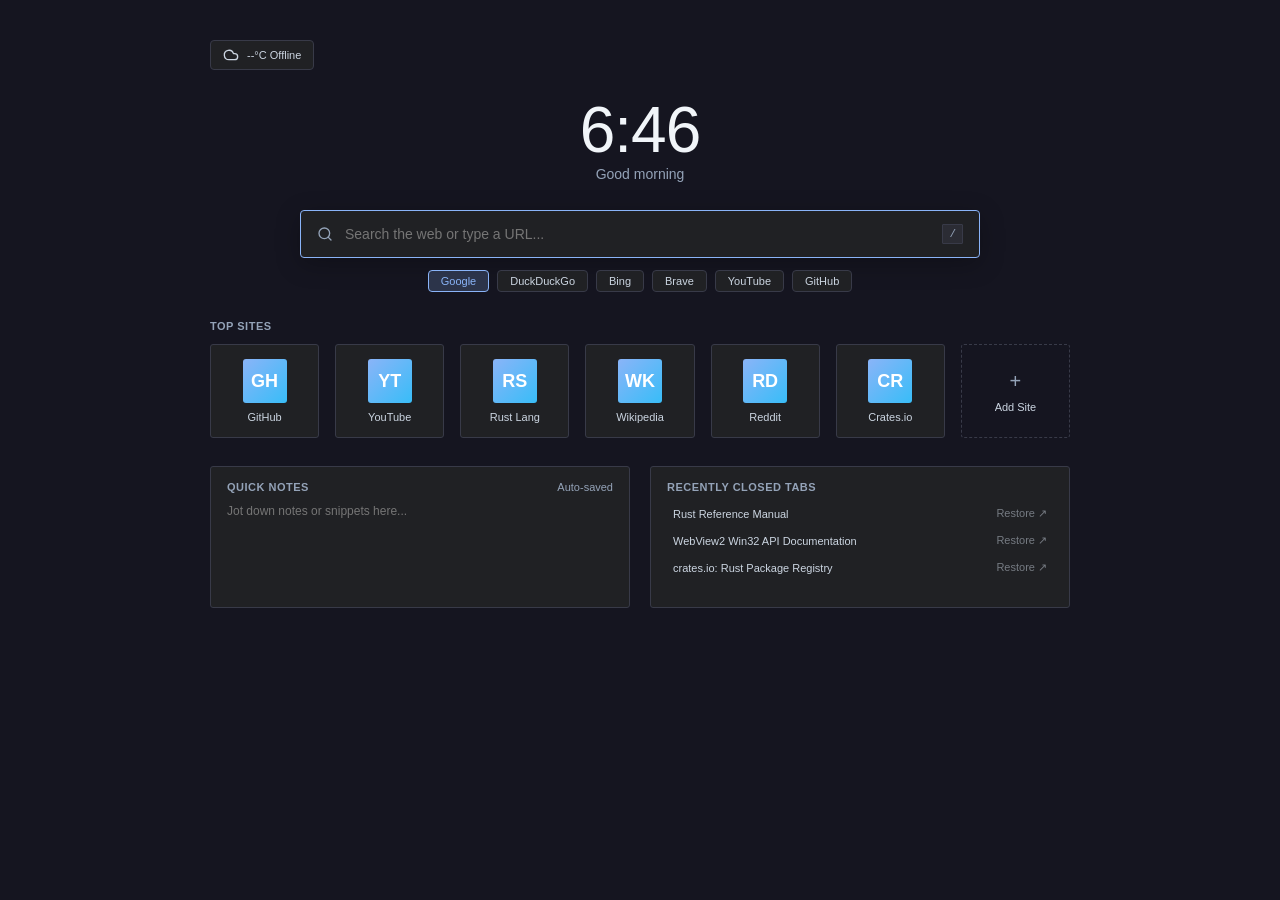
==== ui/newtab.html @ 5868b6c4 "U1: Shared UI layout, Minimal skin, mock bridge, and new tab page" ====
<!DOCTYPE html>
<html lang="en">
<head>
  <meta charset="utf-8">
  <meta name="viewport" content="width=device-width, initial-scale=1">
  <title>New Tab</title>
  <!-- Base layout, Themes, and NTP Styling -->
  <link rel="stylesheet" href="css/base.css">
  <link rel="stylesheet" href="css/themes.css">
  <link rel="stylesheet" href="css/newtab.css">

  <!-- Early boot loader -->
  <script src="js/boot.js"></script>
  <script src="js/icons.js"></script>
  <script src="js/bridge.js"></script>
  <script src="js/settings.js"></script>
</head>
<body class="ntp-body">
  <!-- Interactive canvas background for Crazy skin -->
  <canvas id="ntp-canvas"></canvas>

  <div class="ntp-container">
    <!-- ── Top Bar: Weather Widget Slot (Placeholder) ────────────────── -->
    <header class="ntp-header">
      <!-- /* PLACEHOLDER: weather widget data source */ -->
      <div class="weather-widget" title="Local weather placeholder">
        <script>document.write(window.Icons.get('weather', '', 14));</script>
        <span id="weather-text">--°C Offline</span>
      </div>
    </header>

    <!-- ── Digital Clock & Greeting ──────────────────────────────────── -->
    <section class="clock-section">
      <div id="clock-time" class="clock-time">12:00</div>
      <div id="clock-greeting" class="clock-greeting">Good afternoon</div>
    </section>

    <!-- ── Large Centered Search Bar ─────────────────────────────────── -->
    <section class="search-section">
      <div class="search-box">
        <span class="search-icon">
          <script>document.write(window.Icons.get('search', '', 18));</script>
        </span>
        <input id="search-input" class="search-input" type="text" placeholder="Search the web or type a URL..." autocomplete="off" spellcheck="false" autofocus>
        <span class="search-key-badge">/</span>
      </div>

      <!-- Search Engine Chips -->
      <div id="engine-chips" class="engine-chips">
        <button class="chip active" data-engine="google">Google</button>
        <button class="chip" data-engine="duckduckgo">DuckDuckGo</button>
        <button class="chip" data-engine="bing">Bing</button>
        <button class="chip" data-engine="brave">Brave</button>
        <button class="chip" data-engine="youtube">YouTube</button>
        <button class="chip" data-engine="github">GitHub</button>
      </div>
    </section>

    <!-- ── Speed Dial Grid ───────────────────────────────────────────── -->
    <section class="speed-dial-section">
      <div class="section-label">Top Sites</div>
      <div id="speed-dial-grid" class="speed-dial-grid"></div>
    </section>

    <!-- ── Lower Grid: Scratchpad & Recently Closed Tabs ─────────────── -->
    <section class="lower-grid">
      <!-- Quick Notes Scratchpad -->
      <div class="widget-card">
        <div class="widget-header">
          <span class="section-label">Quick Notes</span>
          <span style="font-size: 11px; color: var(--text-muted);">Auto-saved</span>
        </div>
        <textarea id="scratchpad" class="scratchpad-area" placeholder="Jot down notes or snippets here..."></textarea>
      </div>

      <!-- Recently Closed Tabs -->
      <div class="widget-card">
        <div class="widget-header">
          <span class="section-label">Recently Closed Tabs</span>
        </div>
        <div id="recent-tabs-list" class="recent-tabs-list"></div>
      </div>
    </section>
  </div>

  <script src="js/newtab.js"></script>
</body>
</html>
---- ui/css/base.css ----
/* ==========================================================================
   BASE STYLES & LAYOUT PRIMITIVES
   Shared structure across all skins and themes
   ========================================================================== */

*, *::before, *::after {
  box-sizing: border-box;
  margin: 0;
  padding: 0;
}

:root {
  /* Dimensions */
  --header-height: 40px;
  --tab-height: 32px;
  --sidebar-width: 240px;
  --sidebar-collapsed-width: 52px;
  --find-bar-height: 42px;
  --panel-width: 320px;
  --radius-xs: 2px;
  --radius-sm: 4px;
  --radius-md: 6px;
  --radius-lg: 10px;
  --radius-full: 9999px;

  /* Font & Typography */
  --font-system: -apple-system, BlinkMacSystemFont, "Segoe UI", Roboto, Helvetica, Arial, sans-serif;
  --font-mono: ui-monospace, SFMono-Regular, Consolas, "Liberation Mono", Menlo, monospace;
  --font-size-xs: 11px;
  --font-size-sm: 12px;
  --font-size-base: 13px;
  --font-size-md: 14px;
  --font-size-lg: 16px;

  /* Z-Index Hierarchy */
  --z-bg: 0;
  --z-content: 10;
  --z-chrome: 100;
  --z-dropdown: 200;
  --z-panel: 300;
  --z-overlay: 500;
  --z-modal: 1000;
}

html, body {
  width: 100%;
  height: 100%;
  overflow: hidden;
  font-family: var(--font-system);
  font-size: var(--font-size-base);
  color: var(--text-primary);
  background-color: var(--bg-primary);
  user-select: none;
  -webkit-user-select: none;
}

/* Chrome App Container */
#app-shell {
  display: flex;
  flex-direction: column;
  width: 100vw;
  height: 100vh;
  position: relative;
  background-color: var(--bg-primary);
}

/* ── Top Header / Chrome Bar ─────────────────────────────────────────────── */
#chrome-header {
  display: flex;
  align-items: center;
  height: var(--header-height);
  padding: 0 8px;
  gap: 6px;
  background-color: var(--bg-surface);
  border-bottom: 1px solid var(--border-subtle);
  position: relative;
  z-index: var(--z-chrome);
  flex-shrink: 0;
}

/* Navigation controls group */
.nav-group {
  display: flex;
  align-items: center;
  gap: 2px;
  flex-shrink: 0;
}

/* Standard Button */
.btn-icon {
  display: inline-flex;
  align-items: center;
  justify-content: center;
  width: 28px;
  height: 28px;
  border-radius: var(--radius-sm);
  border: 1px solid transparent;
  background: transparent;
  color: var(--text-secondary);
  cursor: pointer;
  outline: none;
}
.btn-icon:hover {
  color: var(--text-primary);
  background-color: var(--bg-hover);
}
.btn-icon:disabled {
  opacity: 0.35;
  cursor: default;
  pointer-events: none;
}

/* ── Omnibox / Address Bar ──────────────────────────────────────────────── */
.omnibox-wrapper {
  flex: 1;
  max-width: 720px;
  height: 30px;
  display: flex;
  align-items: center;
  position: relative;
  margin: 0 4px;
}

.omnibox {
  width: 100%;
  height: 100%;
  display: flex;
  align-items: center;
  padding: 0 8px 0 10px;
  border-radius: var(--radius-full);
  background-color: var(--bg-input);
  border: 1px solid var(--border-subtle);
  transition: border-color 0.15s ease, background-color 0.15s ease;
  gap: 6px;
}

.omnibox:focus-within {
  border-color: var(--accent-primary);
  background-color: var(--bg-input-focus);
}

.omnibox-security-icon {
  display: flex;
  align-items: center;
  color: var(--text-muted);
  font-size: var(--font-size-xs);
  cursor: pointer;
}
.omnibox-security-icon.secure {
  color: var(--accent-secondary);
}

.omnibox-input {
  flex: 1;
  height: 100%;
  border: none;
  outline: none;
  background: transparent;
  color: var(--text-primary);
  font-family: inherit;
  font-size: var(--font-size-base);
}

.omnibox-input::placeholder {
  color: var(--text-muted);
}

.omnibox-actions {
  display: flex;
  align-items: center;
  gap: 2px;
}

/* Star bookmark button */
.btn-star {
  color: var(--text-muted);
  cursor: pointer;
  display: flex;
  align-items: center;
}
.btn-star:hover {
  color: #fbbf24;
}
.btn-star.bookmarked {
  color: #fbbf24;
}

/* ── Actions & Utilities Group ───────────────────────────────────────────── */
.actions-group {
  display: flex;
  align-items: center;
  gap: 4px;
  flex-shrink: 0;
  margin-left: auto;
}

/* Live Memory Badge */
.memory-badge {
  display: inline-flex;
  align-items: center;
  gap: 5px;
  padding: 3px 8px;
  border-radius: var(--radius-full);
  background-color: var(--bg-subtle);
  border: 1px solid var(--border-subtle);
  font-size: var(--font-size-xs);
  color: var(--text-secondary);
  font-family: var(--font-mono);
  cursor: pointer;
  position: relative;
}
.memory-badge:hover {
  background-color: var(--bg-hover);
  color: var(--text-primary);
}

.memory-dot {
  width: 6px;
  height: 6px;
  border-radius: 50%;
  background-color: #10b981;
}

/* ── Horizontal Tabs Strip ──────────────────────────────────────────────── */
#tabs-horizontal {
  display: flex;
  align-items: center;
  height: var(--tab-height);
  padding: 0 6px;
  gap: 4px;
  background-color: var(--bg-surface-alt);
  border-bottom: 1px solid var(--border-subtle);
  position: relative;
  z-index: var(--z-chrome);
  overflow-x: auto;
  overflow-y: hidden;
  scrollbar-width: none; /* Hide scrollbar for tabs */
}
#tabs-horizontal::-webkit-scrollbar {
  display: none;
}

[data-tabs="vertical"] #tabs-horizontal {
  display: none;
}

/* Tab item */
.tab-item {
  display: flex;
  align-items: center;
  height: 26px;
  min-width: 120px;
  max-width: 220px;
  padding: 0 8px;
  gap: 6px;
  border-radius: var(--radius-sm);
  background-color: var(--bg-tab);
  border: 1px solid var(--border-subtle);
  color: var(--text-secondary);
  font-size: var(--font-size-sm);
  cursor: pointer;
  position: relative;
  flex-shrink: 0;
}

.tab-item.active {
  background-color: var(--bg-tab-active);
  color: var(--text-primary);
  border-color: var(--border-active);
}

.tab-item.sleeping {
  opacity: 0.65;
}
.tab-item.sleeping .tab-icon {
  color: #38bdf8;
}

.tab-favicon {
  width: 14px;
  height: 14px;
  flex-shrink: 0;
  display: flex;
  align-items: center;
  justify-content: center;
}

.tab-title {
  flex: 1;
  white-space: nowrap;
  overflow: hidden;
  text-overflow: ellipsis;
}

.tab-close {
  display: flex;
  align-items: center;
  justify-content: center;
  width: 16px;
  height: 16px;
  border-radius: 50%;
  opacity: 0.6;
  cursor: pointer;
}
.tab-close:hover {
  opacity: 1;
  background-color: var(--bg-hover);
  color: #f87171;
}

/* Pinned tab */
.tab-item.pinned {
  min-width: 36px;
  max-width: 36px;
  padding: 0;
  justify-content: center;
}
.tab-item.pinned .tab-title,
.tab-item.pinned .tab-close {
  display: none;
}

/* New tab button */
.btn-new-tab {
  display: flex;
  align-items: center;
  justify-content: center;
  width: 26px;
  height: 26px;
  border-radius: var(--radius-sm);
  color: var(--text-secondary);
  cursor: pointer;
  background: transparent;
  border: none;
}
.btn-new-tab:hover {
  background-color: var(--bg-hover);
  color: var(--text-primary);
}

/* ── Body Shell: Left Sidebar (Vertical Tabs) + Content Viewport ─────────── */
#body-container {
  display: flex;
  flex: 1;
  width: 100%;
  height: calc(100% - var(--header-height) - var(--tab-height));
  position: relative;
  overflow: hidden;
}

[data-tabs="vertical"] #body-container {
  height: calc(100% - var(--header-height));
}

/* Vertical Tabs Sidebar */
#tabs-sidebar {
  display: none;
  flex-direction: column;
  width: var(--sidebar-width);
  height: 100%;
  background-color: var(--bg-surface-alt);
  border-right: 1px solid var(--border-subtle);
  position: relative;
  z-index: var(--z-chrome);
  flex-shrink: 0;
  transition: width 0.2s cubic-bezier(0.16, 1, 0.3, 1);
}

[data-tabs="vertical"] #tabs-sidebar {
  display: flex;
}

[data-sidebar-collapsed="true"] #tabs-sidebar {
  width: var(--sidebar-collapsed-width);
}

.sidebar-header {
  display: flex;
  align-items: center;
  justify-content: space-between;
  padding: 8px;
  border-bottom: 1px solid var(--border-subtle);
}

.sidebar-tabs-list {
  display: flex;
  flex-direction: column;
  gap: 3px;
  padding: 6px;
  overflow-y: auto;
  flex: 1;
}

.sidebar-tabs-list .tab-item {
  width: 100%;
  max-width: 100%;
  height: 32px;
}

[data-sidebar-collapsed="true"] .sidebar-tabs-list .tab-title,
[data-sidebar-collapsed="true"] .sidebar-tabs-list .tab-close,
[data-sidebar-collapsed="true"] .sidebar-header .sidebar-title {
  display: none;
}

/* ── Content Viewport Area (Where child WebView2 sits) ───────────────────── */
#content-viewport {
  flex: 1;
  height: 100%;
  position: relative;
  background-color: var(--bg-canvas);
}

/* Overlay view backdrop for command palette / modal popups */
#modal-overlay {
  display: none;
  position: absolute;
  top: 0;
  left: 0;
  right: 0;
  bottom: 0;
  background-color: rgba(0, 0, 0, 0.55);
  z-index: var(--z-modal);
  align-items: flex-start;
  justify-content: center;
  padding-top: 80px;
}
#modal-overlay.open {
  display: flex;
}

/* ── Command Palette (Ctrl+K) ────────────────────────────────────────────── */
.command-palette {
  width: 580px;
  max-width: 90vw;
  background-color: var(--bg-surface);
  border: 1px solid var(--border-active);
  border-radius: var(--radius-lg);
  overflow: hidden;
  display: flex;
  flex-direction: column;
  box-shadow: 0 20px 40px rgba(0, 0, 0, 0.5);
}

.palette-input-wrap {
  display: flex;
  align-items: center;
  padding: 12px 16px;
  gap: 10px;
  border-bottom: 1px solid var(--border-subtle);
}

.palette-input {
  flex: 1;
  background: transparent;
  border: none;
  outline: none;
  color: var(--text-primary);
  font-size: var(--font-size-md);
  font-family: inherit;
}

.palette-results {
  max-height: 360px;
  overflow-y: auto;
  padding: 6px 0;
  display: flex;
  flex-direction: column;
}

.palette-item {
  display: flex;
  align-items: center;
  padding: 9px 16px;
  gap: 10px;
  color: var(--text-secondary);
  font-size: var(--font-size-sm);
  cursor: pointer;
}
.palette-item:hover, .palette-item.selected {
  background-color: var(--bg-hover);
  color: var(--text-primary);
}
.palette-item .item-title {
  flex: 1;
}
.palette-item .item-badge {
  font-size: var(--font-size-xs);
  color: var(--text-muted);
  background-color: var(--bg-subtle);
  padding: 2px 6px;
  border-radius: var(--radius-xs);
}
---- ui/css/themes.css ----
/* ==========================================================================
   THEMES (CSS Custom Properties)
   Independent of skins. Selectable via data-theme attribute.
   ========================================================================== */

/* ── 1. Midnight (Default: dark navy matching existing UI screenshot) ───── */
:root, [data-theme="midnight"] {
  --bg-primary: #1e1e2e;
  --bg-surface: #202124;
  --bg-surface-alt: #181824;
  --bg-canvas: #151520;
  --bg-subtle: #2b2c34;
  --bg-hover: #323440;
  --bg-input: #303134;
  --bg-input-focus: #202124;
  --bg-tab: #222330;
  --bg-tab-active: #2d2e40;

  --border-subtle: #383a48;
  --border-active: #8ab4f8;

  --text-primary: #f1f5f9;
  --text-secondary: #cbd5e1;
  --text-muted: #94a3b8;

  --accent-primary: #8ab4f8;
  --accent-secondary: #38bdf8;
  --accent-highlight: rgba(138, 180, 248, 0.2);
}

/* ── 2. Light Theme ──────────────────────────────────────────────────────── */
[data-theme="light"] {
  --bg-primary: #f8fafc;
  --bg-surface: #ffffff;
  --bg-surface-alt: #f1f5f9;
  --bg-canvas: #e2e8f0;
  --bg-subtle: #e2e8f0;
  --bg-hover: #e2e8f0;
  --bg-input: #ffffff;
  --bg-input-focus: #ffffff;
  --bg-tab: #f1f5f9;
  --bg-tab-active: #ffffff;

  --border-subtle: #cbd5e1;
  --border-active: #1a73e8;

  --text-primary: #0f172a;
  --text-secondary: #334155;
  --text-muted: #64748b;

  --accent-primary: #1a73e8;
  --accent-secondary: #0284c7;
  --accent-highlight: rgba(26, 115, 232, 0.15);
}

/* ── 3. AMOLED Black (True 0x000000 for OLED efficiency) ─────────────────── */
[data-theme="amoled"] {
  --bg-primary: #000000;
  --bg-surface: #0a0a0a;
  --bg-surface-alt: #050505;
  --bg-canvas: #000000;
  --bg-subtle: #171717;
  --bg-hover: #262626;
  --bg-input: #121212;
  --bg-input-focus: #000000;
  --bg-tab: #080808;
  --bg-tab-active: #1a1a1a;

  --border-subtle: #262626;
  --border-active: #3b82f6;

  --text-primary: #fafafa;
  --text-secondary: #d4d4d4;
  --text-muted: #737373;

  --accent-primary: #3b82f6;
  --accent-secondary: #60a5fa;
  --accent-highlight: rgba(59, 130, 246, 0.25);
}

/* ── 4. Aurora (Deep Northern Teal & Emerald) ────────────────────────────── */
[data-theme="aurora"] {
  --bg-primary: #09171e;
  --bg-surface: #0f2430;
  --bg-surface-alt: #0b1a23;
  --bg-canvas: #061015;
  --bg-subtle: #193849;
  --bg-hover: #214b62;
  --bg-input: #122b39;
  --bg-input-focus: #0f2430;
  --bg-tab: #0d202b;
  --bg-tab-active: #1b3e51;

  --border-subtle: #25526c;
  --border-active: #2dd4bf;

  --text-primary: #f0fdfa;
  --text-secondary: #ccfbf1;
  --text-muted: #5eead4;

  --accent-primary: #2dd4bf;
  --accent-secondary: #34d399;
  --accent-highlight: rgba(45, 212, 191, 0.25);
}

/* ── 5. Cyberpunk (Neon Yellow, Electric Magenta & Cyan) ─────────────────── */
[data-theme="cyberpunk"] {
  --bg-primary: #0f0f17;
  --bg-surface: #181926;
  --bg-surface-alt: #12121d;
  --bg-canvas: #0a0a10;
  --bg-subtle: #292a3e;
  --bg-hover: #363852;
  --bg-input: #202133;
  --bg-input-focus: #181926;
  --bg-tab: #141421;
  --bg-tab-active: #2a2b42;

  --border-subtle: #3d3e5e;
  --border-active: #facc15;

  --text-primary: #fffbeb;
  --text-secondary: #fef08a;
  --text-muted: #a1a1aa;

  --accent-primary: #facc15;
  --accent-secondary: #ec4899;
  --accent-highlight: rgba(250, 204, 21, 0.3);
}

/* ── 6. Sunset (Warm Twilight, Tangerine & Rose) ─────────────────────────── */
[data-theme="sunset"] {
  --bg-primary: #1f121d;
  --bg-surface: #2b1a29;
  --bg-surface-alt: #221420;
  --bg-canvas: #170d16;
  --bg-subtle: #3d253a;
  --bg-hover: #4f304b;
  --bg-input: #331f31;
  --bg-input-focus: #2b1a29;
  --bg-tab: #251623;
  --bg-tab-active: #40273d;

  --border-subtle: #573552;
  --border-active: #f97316;

  --text-primary: #fff7ed;
  --text-secondary: #fed7aa;
  --text-muted: #fb7185;

  --accent-primary: #f97316;
  --accent-secondary: #fb7185;
  --accent-highlight: rgba(249, 115, 22, 0.25);
}

/* ── 7. Matcha (Forest Sage & Soothing Leaf Green) ───────────────────────── */
[data-theme="matcha"] {
  --bg-primary: #141915;
  --bg-surface: #1c241e;
  --bg-surface-alt: #161d18;
  --bg-canvas: #0f1310;
  --bg-subtle: #2a372d;
  --bg-hover: #36473a;
  --bg-input: #232d26;
  --bg-input-focus: #1c241e;
  --bg-tab: #18201a;
  --bg-tab-active: #2f3e33;

  --border-subtle: #3d4f41;
  --border-active: #4ade80;

  --text-primary: #f0fdf4;
  --text-secondary: #bbf7d0;
  --text-muted: #86efac;

  --accent-primary: #4ade80;
  --accent-secondary: #22c55e;
  --accent-highlight: rgba(74, 222, 128, 0.22);
}

/* ── 8. Sakura (Blossom Plum & Soft Rose) ────────────────────────────────── */
[data-theme="sakura"] {
  --bg-primary: #1c1419;
  --bg-surface: #271c23;
  --bg-surface-alt: #1f161c;
  --bg-canvas: #150e12;
  --bg-subtle: #3a2a34;
  --bg-hover: #4a3643;
  --bg-input: #2f222b;
  --bg-input-focus: #271c23;
  --bg-tab: #221820;
  --bg-tab-active: #412f3b;

  --border-subtle: #543d4c;
  --border-active: #f472b6;

  --text-primary: #fdf2f8;
  --text-secondary: #fbcfe8;
  --text-muted: #f472b6;

  --accent-primary: #f472b6;
  --accent-secondary: #fda4af;
  --accent-highlight: rgba(244, 114, 182, 0.25);
}
---- ui/css/newtab.css ----
/* ==========================================================================
   NEW TAB PAGE (NTP) STYLING
   Responsive layout, large centered search, engine chips, speed-dial grid,
   clock & greeting, scratchpad notes, recently closed tabs, weather placeholder.
   ========================================================================== */

/* /* PLACEHOLDER: optional display font for clock (change --clock-font-family) */
:root {
  --clock-font-family: var(--font-system);
}

body.ntp-body {
  width: 100vw;
  height: 100vh;
  overflow-x: hidden;
  overflow-y: auto;
  display: flex;
  flex-direction: column;
  align-items: center;
  justify-content: flex-start;
  padding: 40px 24px;
  background-color: var(--bg-canvas);
  color: var(--text-primary);
  font-family: var(--font-system);
}

/* NTP Canvas Background for Crazy skin (constellation / aurora) */
#ntp-canvas {
  position: fixed;
  top: 0;
  left: 0;
  width: 100vw;
  height: 100vh;
  z-index: var(--z-bg);
  pointer-events: none;
}

.ntp-container {
  width: 100%;
  max-width: 860px;
  display: flex;
  flex-direction: column;
  align-items: center;
  position: relative;
  z-index: var(--z-content);
  gap: 28px;
}

/* ── Top Bar: Weather Widget Slot ────────────────────────────────────────── */
.ntp-header {
  width: 100%;
  display: flex;
  justify-content: space-between;
  align-items: center;
}

/* /* PLACEHOLDER: weather widget data source slot */
.weather-widget {
  display: inline-flex;
  align-items: center;
  gap: 8px;
  padding: 6px 12px;
  background-color: var(--bg-surface);
  border: 1px solid var(--border-subtle);
  border-radius: var(--radius-full);
  font-size: var(--font-size-xs);
  color: var(--text-secondary);
}

/* ── Center Clock & Greeting ─────────────────────────────────────────────── */
.clock-section {
  display: flex;
  flex-direction: column;
  align-items: center;
  gap: 4px;
}

.clock-time {
  font-family: var(--clock-font-family);
  font-size: 64px;
  font-weight: 300;
  letter-spacing: -1px;
  line-height: 1;
  color: var(--text-primary);
  font-variant-numeric: tabular-nums;
}

.clock-greeting {
  font-size: var(--font-size-md);
  color: var(--text-muted);
  font-weight: 400;
}

/* ── Centered Search Bar ─────────────────────────────────────────────────── */
.search-section {
  width: 100%;
  max-width: 680px;
  display: flex;
  flex-direction: column;
  gap: 12px;
}

.search-box {
  width: 100%;
  height: 48px;
  display: flex;
  align-items: center;
  padding: 0 16px;
  gap: 12px;
  background-color: var(--bg-surface);
  border: 1px solid var(--border-subtle);
  border-radius: var(--radius-full);
  box-shadow: 0 4px 16px rgba(0, 0, 0, 0.15);
  transition: border-color 0.15s ease, box-shadow 0.15s ease;
}

.search-box:focus-within {
  border-color: var(--accent-primary);
  box-shadow: 0 6px 24px rgba(0, 0, 0, 0.25);
}

.search-icon {
  color: var(--text-muted);
  display: flex;
  align-items: center;
}

.search-input {
  flex: 1;
  height: 100%;
  background: transparent;
  border: none;
  outline: none;
  color: var(--text-primary);
  font-size: var(--font-size-md);
  font-family: inherit;
}

.search-key-badge {
  display: flex;
  align-items: center;
  justify-content: center;
  min-width: 20px;
  height: 20px;
  padding: 0 6px;
  background-color: var(--bg-subtle);
  border: 1px solid var(--border-subtle);
  border-radius: var(--radius-xs);
  font-size: var(--font-size-xs);
  color: var(--text-muted);
  font-family: var(--font-mono);
}

/* Search Engine Chips Row */
.engine-chips {
  display: flex;
  align-items: center;
  justify-content: center;
  gap: 8px;
  flex-wrap: wrap;
}

.chip {
  display: inline-flex;
  align-items: center;
  gap: 5px;
  padding: 4px 12px;
  border-radius: var(--radius-full);
  background-color: var(--bg-surface);
  border: 1px solid var(--border-subtle);
  font-size: var(--font-size-xs);
  color: var(--text-secondary);
  cursor: pointer;
  transition: background-color 0.1s ease, color 0.1s ease, border-color 0.1s ease;
}

.chip:hover {
  background-color: var(--bg-hover);
  color: var(--text-primary);
}

.chip.active {
  background-color: var(--accent-highlight);
  border-color: var(--accent-primary);
  color: var(--accent-primary);
  font-weight: 500;
}

/* ── Speed Dial Grid ─────────────────────────────────────────────────────── */
.speed-dial-section {
  width: 100%;
  display: flex;
  flex-direction: column;
  gap: 12px;
}

.section-label {
  font-size: var(--font-size-xs);
  text-transform: uppercase;
  letter-spacing: 0.5px;
  color: var(--text-muted);
  font-weight: 600;
}

.speed-dial-grid {
  display: grid;
  grid-template-columns: repeat(auto-fill, minmax(100px, 1fr));
  gap: 16px;
  width: 100%;
}

.dial-card {
  display: flex;
  flex-direction: column;
  align-items: center;
  padding: 14px 8px;
  gap: 8px;
  background-color: var(--bg-surface);
  border: 1px solid var(--border-subtle);
  border-radius: var(--radius-md);
  text-decoration: none;
  color: var(--text-primary);
  cursor: pointer;
  position: relative;
  transition: transform 0.15s ease, background-color 0.15s ease, border-color 0.15s ease;
}

.dial-card:hover {
  background-color: var(--bg-hover);
  border-color: var(--border-active);
  transform: translateY(-2px);
}

/* /* PLACEHOLDER: speed-dial site icon letter avatars */
.dial-avatar {
  width: 44px;
  height: 44px;
  border-radius: var(--radius-md);
  display: flex;
  align-items: center;
  justify-content: center;
  font-size: 18px;
  font-weight: 600;
  color: #ffffff;
  background: linear-gradient(135deg, var(--accent-primary), var(--accent-secondary));
}

.dial-title {
  font-size: var(--font-size-xs);
  color: var(--text-secondary);
  text-align: center;
  max-width: 90px;
  white-space: nowrap;
  overflow: hidden;
  text-overflow: ellipsis;
}

.dial-add-btn {
  display: flex;
  flex-direction: column;
  align-items: center;
  justify-content: center;
  padding: 14px 8px;
  gap: 8px;
  background-color: transparent;
  border: 1px dashed var(--border-subtle);
  border-radius: var(--radius-md);
  color: var(--text-muted);
  cursor: pointer;
}
.dial-add-btn:hover {
  border-color: var(--accent-primary);
  color: var(--accent-primary);
}

/* ── Lower Section: Scratchpad & Recently Closed Tabs ────────────────────── */
.lower-grid {
  display: grid;
  grid-template-columns: 1fr 1fr;
  gap: 20px;
  width: 100%;
}

@media (max-width: 640px) {
  .lower-grid {
    grid-template-columns: 1fr;
  }
}

.widget-card {
  display: flex;
  flex-direction: column;
  background-color: var(--bg-surface);
  border: 1px solid var(--border-subtle);
  border-radius: var(--radius-md);
  padding: 14px 16px;
  gap: 10px;
}

.widget-header {
  display: flex;
  align-items: center;
  justify-content: space-between;
}

.scratchpad-area {
  width: 100%;
  height: 90px;
  background: transparent;
  border: none;
  outline: none;
  resize: none;
  font-family: inherit;
  font-size: var(--font-size-sm);
  color: var(--text-primary);
  line-height: 1.4;
}

.recent-tabs-list {
  display: flex;
  flex-direction: column;
  gap: 6px;
  max-height: 100px;
  overflow-y: auto;
}

.recent-tab-item {
  display: flex;
  align-items: center;
  justify-content: space-between;
  font-size: var(--font-size-xs);
  color: var(--text-secondary);
  padding: 4px 6px;
  border-radius: var(--radius-xs);
  cursor: pointer;
}
.recent-tab-item:hover {
  background-color: var(--bg-hover);
  color: var(--text-primary);
}
.recent-tab-title {
  white-space: nowrap;
  overflow: hidden;
  text-overflow: ellipsis;
  max-width: 220px;
}
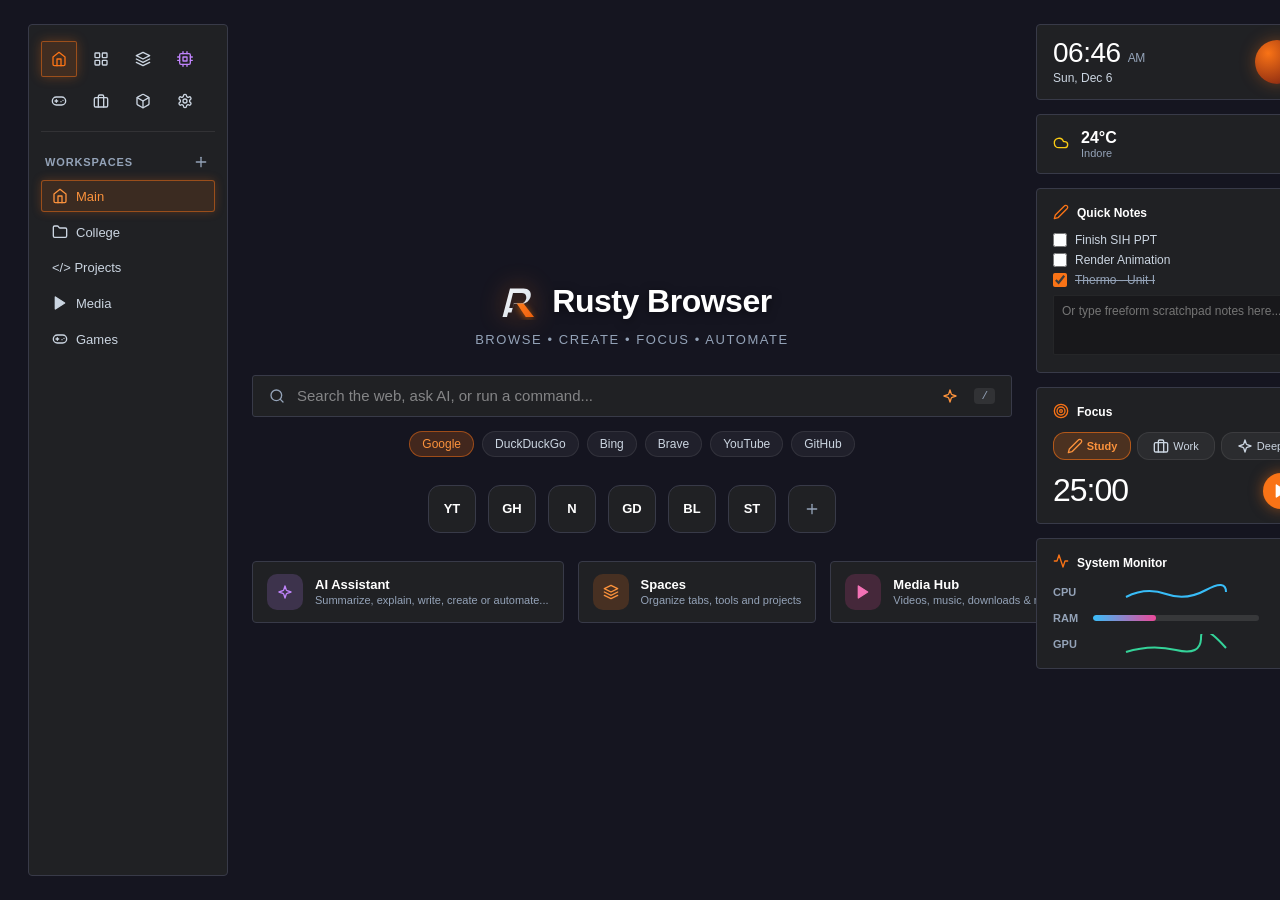
==== commit 15258aa2: "feat(ui): complete futuristic dashboard new tab page and glowing neon theme matching mockup" ====
--- a/ui/newtab.html
+++ b/ui/newtab.html
@@ -16,71 +16,207 @@
   <script src="js/settings.js"></script>
 </head>
 <body class="ntp-body">
-  <!-- Interactive canvas background for Crazy skin -->
+  <!-- Interactive constellation canvas for Crazy skin -->
   <canvas id="ntp-canvas"></canvas>
 
-  <div class="ntp-container">
-    <!-- ── Top Bar: Weather Widget Slot (Placeholder) ────────────────── -->
-    <header class="ntp-header">
+  <div class="ntp-shell">
+    <!-- ── Left Rail: Navigation Dock & Workspaces ──────────────────── -->
+    <aside class="ntp-left-rail">
+      <!-- Icon dock -->
+      <nav class="dock-icons">
+        <button class="dock-btn active" title="Home"><script>document.write(window.Icons.get('home', '', 18));</script></button>
+        <button class="dock-btn" title="Apps"><script>document.write(window.Icons.get('grid', '', 18));</script></button>
+        <button class="dock-btn" title="Spaces"><script>document.write(window.Icons.get('layers', '', 18));</script></button>
+        <button class="dock-btn ai-badge" title="AI Assistant"><script>document.write(window.Icons.get('cpu', '', 18));</script></button>
+        <button class="dock-btn" title="Gaming"><script>document.write(window.Icons.get('gamepad', '', 18));</script></button>
+        <button class="dock-btn" title="Projects"><script>document.write(window.Icons.get('briefcase', '', 18));</script></button>
+        <button class="dock-btn" title="Tools"><script>document.write(window.Icons.get('box', '', 18));</script></button>
+        <button class="dock-btn" title="Settings" id="dock-btn-settings"><script>document.write(window.Icons.get('settings', '', 18));</script></button>
+      </nav>
+
+      <!-- Workspaces List -->
+      <div class="workspaces-section">
+        <div class="workspaces-header">
+          <span class="workspaces-title">Workspaces</span>
+          <button class="btn-icon-xs" id="btn-add-workspace" title="Add Workspace"><script>document.write(window.Icons.get('plus', '', 12));</script></button>
+        </div>
+        <div class="workspaces-list" id="workspaces-list">
+          <button class="workspace-chip active" data-ws="main"><script>document.write(window.Icons.get('home', '', 14));</script><span>Main</span></button>
+          <button class="workspace-chip" data-ws="college"><script>document.write(window.Icons.get('folder', '', 14));</script><span>College</span></button>
+          <button class="workspace-chip" data-ws="projects"><span>&lt;/&gt; Projects</span></button>
+          <button class="workspace-chip" data-ws="media"><script>document.write(window.Icons.get('play', '', 12));</script><span>Media</span></button>
+          <button class="workspace-chip" data-ws="games"><script>document.write(window.Icons.get('gamepad', '', 14));</script><span>Games</span></button>
+        </div>
+      </div>
+
+      <!-- Glowing planet decoration at bottom -->
+      <div class="planet-decoration">
+        <div class="planet-sphere"></div>
+      </div>
+    </aside>
+
+    <!-- ── Center Stage: Hero, Search, Dials, & Feature Cards ──────── -->
+    <main class="ntp-center">
+      <!-- Hero Brand -->
+      <header class="brand-hero">
+        <div class="brand-logo-wrap">
+          <img src="assets/logo.svg" alt="Rusty Browser" class="brand-logo-img">
+          <h1 class="brand-title">Rusty Browser</h1>
+        </div>
+        <p class="brand-tagline">Browse • Create • Focus • Automate</p>
+      </header>
+
+      <!-- Radiant Central Search Bar -->
+      <section class="search-section">
+        <div class="search-box glow-conic-box">
+          <span class="search-icon"><script>document.write(window.Icons.get('search', '', 18));</script></span>
+          <input id="search-input" class="search-input" type="text" placeholder="Search the web, ask AI, or run a command..." autocomplete="off" spellcheck="false" autofocus>
+          <button class="btn-ai-sparkle" id="btn-search-ai" title="AI Command Prompt"><script>document.write(window.Icons.get('sparkles', '', 16));</script></button>
+          <span class="search-key-badge">/</span>
+        </div>
+
+        <!-- Search Engine Chips -->
+        <div id="engine-chips" class="engine-chips">
+          <button class="chip active" data-engine="google">Google</button>
+          <button class="chip" data-engine="duckduckgo">DuckDuckGo</button>
+          <button class="chip" data-engine="bing">Bing</button>
+          <button class="chip" data-engine="brave">Brave</button>
+          <button class="chip" data-engine="youtube">YouTube</button>
+          <button class="chip" data-engine="github">GitHub</button>
+        </div>
+      </section>
+
+      <!-- Speed Dial Pill Row -->
+      <section class="speed-dial-section">
+        <div id="speed-dial-grid" class="speed-dial-row"></div>
+      </section>
+
+      <!-- Bottom Quick-Access Action Cards -->
+      <section class="action-cards-grid">
+        <div class="action-card" data-action="ai">
+          <div class="action-card-icon icon-ai"><script>document.write(window.Icons.get('sparkles', '', 18));</script></div>
+          <div class="action-card-text">
+            <div class="action-card-title">AI Assistant</div>
+            <div class="action-card-desc">Summarize, explain, write, create or automate...</div>
+          </div>
+        </div>
+        <div class="action-card" data-action="spaces">
+          <div class="action-card-icon icon-spaces"><script>document.write(window.Icons.get('layers', '', 18));</script></div>
+          <div class="action-card-text">
+            <div class="action-card-title">Spaces</div>
+            <div class="action-card-desc">Organize tabs, tools and projects</div>
+          </div>
+        </div>
+        <div class="action-card" data-action="media">
+          <div class="action-card-icon icon-media"><script>document.write(window.Icons.get('play', '', 16));</script></div>
+          <div class="action-card-text">
+            <div class="action-card-title">Media Hub</div>
+            <div class="action-card-desc">Videos, music, downloads & more</div>
+          </div>
+        </div>
+        <div class="action-card" data-action="tools">
+          <div class="action-card-icon icon-tools"><script>document.write(window.Icons.get('box', '', 18));</script></div>
+          <div class="action-card-text">
+            <div class="action-card-title">Tools</div>
+            <div class="action-card-desc">Image, PDF, Code, Converters & utilities</div>
+          </div>
+        </div>
+      </section>
+    </main>
+
+    <!-- ── Right Rail: Widgets Dashboard ───────────────────────────── -->
+    <aside class="ntp-right-rail">
+      <!-- Clock Card with Planet Graphic -->
+      <div class="widget-card widget-clock-card">
+        <div class="clock-display">
+          <div id="clock-time" class="clock-time">02:14 <span class="clock-ampm">AM</span></div>
+          <div id="clock-date" class="clock-date">Sat, Nov 7</div>
+        </div>
+        <div class="clock-planet-graphic"></div>
+      </div>
+
+      <!-- Weather Card (Placeholder) -->
       <!-- /* PLACEHOLDER: weather widget data source */ -->
-      <div class="weather-widget" title="Local weather placeholder">
-        <script>document.write(window.Icons.get('weather', '', 14));</script>
-        <span id="weather-text">--°C Offline</span>
-      </div>
-    </header>
-
-    <!-- ── Digital Clock & Greeting ──────────────────────────────────── -->
-    <section class="clock-section">
-      <div id="clock-time" class="clock-time">12:00</div>
-      <div id="clock-greeting" class="clock-greeting">Good afternoon</div>
-    </section>
-
-    <!-- ── Large Centered Search Bar ─────────────────────────────────── -->
-    <section class="search-section">
-      <div class="search-box">
-        <span class="search-icon">
-          <script>document.write(window.Icons.get('search', '', 18));</script>
-        </span>
-        <input id="search-input" class="search-input" type="text" placeholder="Search the web or type a URL..." autocomplete="off" spellcheck="false" autofocus>
-        <span class="search-key-badge">/</span>
-      </div>
-
-      <!-- Search Engine Chips -->
-      <div id="engine-chips" class="engine-chips">
-        <button class="chip active" data-engine="google">Google</button>
-        <button class="chip" data-engine="duckduckgo">DuckDuckGo</button>
-        <button class="chip" data-engine="bing">Bing</button>
-        <button class="chip" data-engine="brave">Brave</button>
-        <button class="chip" data-engine="youtube">YouTube</button>
-        <button class="chip" data-engine="github">GitHub</button>
-      </div>
-    </section>
-
-    <!-- ── Speed Dial Grid ───────────────────────────────────────────── -->
-    <section class="speed-dial-section">
-      <div class="section-label">Top Sites</div>
-      <div id="speed-dial-grid" class="speed-dial-grid"></div>
-    </section>
-
-    <!-- ── Lower Grid: Scratchpad & Recently Closed Tabs ─────────────── -->
-    <section class="lower-grid">
-      <!-- Quick Notes Scratchpad -->
-      <div class="widget-card">
+      <div class="widget-card widget-weather-card">
+        <div class="weather-left">
+          <span class="weather-icon-wrap"><script>document.write(window.Icons.get('weather', '', 20));</script></span>
+          <div>
+            <div class="weather-temp" id="weather-temp">24°C</div>
+            <div class="weather-location" id="weather-location">Indore</div>
+          </div>
+        </div>
+        <span class="weather-chevron"><script>document.write(window.Icons.get('chevron-right', '', 14));</script></span>
+      </div>
+
+      <!-- Quick Notes Checklist Card -->
+      <div class="widget-card widget-notes-card">
         <div class="widget-header">
-          <span class="section-label">Quick Notes</span>
-          <span style="font-size: 11px; color: var(--text-muted);">Auto-saved</span>
-        </div>
-        <textarea id="scratchpad" class="scratchpad-area" placeholder="Jot down notes or snippets here..."></textarea>
-      </div>
-
-      <!-- Recently Closed Tabs -->
-      <div class="widget-card">
+          <div class="widget-title-wrap">
+            <span class="widget-icon text-orange"><script>document.write(window.Icons.get('pencil', '', 14));</script></span>
+            <span class="widget-title">Quick Notes</span>
+          </div>
+          <button class="btn-icon-xs" id="btn-add-note" title="Add Note Item"><script>document.write(window.Icons.get('plus', '', 12));</script></button>
+        </div>
+        <div class="notes-checklist" id="notes-checklist">
+          <!-- Populated by JS -->
+        </div>
+        <textarea id="scratchpad" class="scratchpad-area" placeholder="Or type freeform scratchpad notes here..."></textarea>
+      </div>
+
+      <!-- Focus / Pomodoro Timer Card -->
+      <div class="widget-card widget-focus-card">
         <div class="widget-header">
-          <span class="section-label">Recently Closed Tabs</span>
-        </div>
-        <div id="recent-tabs-list" class="recent-tabs-list"></div>
-      </div>
-    </section>
+          <div class="widget-title-wrap">
+            <span class="widget-icon text-orange"><script>document.write(window.Icons.get('target', '', 14));</script></span>
+            <span class="widget-title">Focus</span>
+          </div>
+          <button class="btn-icon-xs" id="btn-focus-settings" title="Reset Timer"><script>document.write(window.Icons.get('reload', '', 12));</script></button>
+        </div>
+        <div class="focus-modes">
+          <button class="focus-mode-btn active" data-mode="study"><script>document.write(window.Icons.get('pencil', '', 12));</script><span>Study</span></button>
+          <button class="focus-mode-btn" data-mode="work"><script>document.write(window.Icons.get('briefcase', '', 12));</script><span>Work</span></button>
+          <button class="focus-mode-btn" data-mode="deep"><script>document.write(window.Icons.get('sparkles', '', 12));</script><span>Deep</span></button>
+        </div>
+        <div class="focus-timer-row">
+          <div class="focus-time-display" id="focus-time-display">25:00</div>
+          <button class="btn-focus-play" id="btn-focus-play" title="Start/Pause Timer"><script>document.write(window.Icons.get('play', '', 14));</script></button>
+        </div>
+      </div>
+
+      <!-- System Monitor Card -->
+      <div class="widget-card widget-monitor-card">
+        <div class="widget-header">
+          <div class="widget-title-wrap">
+            <span class="widget-icon text-orange"><script>document.write(window.Icons.get('activity', '', 14));</script></span>
+            <span class="widget-title">System Monitor</span>
+          </div>
+          <span class="chevron-xs"><script>document.write(window.Icons.get('chevron-right', '', 12));</script></span>
+        </div>
+        <div class="monitor-metrics">
+          <div class="monitor-row">
+            <span class="monitor-label">CPU</span>
+            <svg class="sparkline-svg" viewBox="0 0 100 20" id="cpu-sparkline">
+              <path d="M0,15 Q20,5 40,12 T80,8 T100,10" fill="none" stroke="#38bdf8" stroke-width="2"/>
+            </svg>
+            <span class="monitor-value" id="cpu-val">12%</span>
+          </div>
+          <div class="monitor-row">
+            <span class="monitor-label">RAM</span>
+            <div class="progress-bar-wrap">
+              <div class="progress-bar-fill" id="ram-fill" style="width: 38%;"></div>
+            </div>
+            <span class="monitor-value" id="ram-val">38%</span>
+          </div>
+          <div class="monitor-row">
+            <span class="monitor-label">GPU</span>
+            <svg class="sparkline-svg" viewBox="0 0 100 20" id="gpu-sparkline">
+              <path d="M0,18 Q25,10 50,16 T75,4 T100,14" fill="none" stroke="#34d399" stroke-width="2"/>
+            </svg>
+            <span class="monitor-value" id="gpu-val">6%</span>
+          </div>
+        </div>
+      </div>
+    </aside>
   </div>
 
   <script src="js/newtab.js"></script>
--- a/ui/css/base.css
+++ b/ui/css/base.css
@@ -483,6 +483,14 @@
 }
 .palette-item .item-title {
   flex: 1;
+  overflow: hidden;
+  text-overflow: ellipsis;
+  white-space: nowrap;
+}
+.palette-item .item-sub {
+  font-size: var(--font-size-xs);
+  color: var(--text-muted);
+  margin-left: 8px;
 }
 .palette-item .item-badge {
   font-size: var(--font-size-xs);
@@ -490,4 +498,592 @@
   background-color: var(--bg-subtle);
   padding: 2px 6px;
   border-radius: var(--radius-xs);
-}
+  flex-shrink: 0;
+}
+.palette-section-header {
+  padding: 6px 16px 2px;
+  font-size: 10px;
+  font-weight: 600;
+  text-transform: uppercase;
+  letter-spacing: 0.6px;
+  color: var(--text-muted);
+}
+
+/* ── Pinned Tabs Styling ─────────────────────────────────────────────────── */
+.pinned-tabs-wrap {
+  display: flex;
+  align-items: center;
+  gap: 3px;
+  flex-shrink: 0;
+}
+[data-tabs="horizontal"] .pinned-tabs-wrap {
+  border-right: 1px solid var(--border-subtle);
+  padding-right: 4px;
+  margin-right: 2px;
+}
+[data-tabs="vertical"] .pinned-tabs-wrap {
+  display: grid;
+  grid-template-columns: repeat(auto-fill, minmax(36px, 1fr));
+  gap: 4px;
+  padding: 4px 6px 8px;
+  border-bottom: 1px solid var(--border-subtle);
+}
+
+/* ── Tab Groups ──────────────────────────────────────────────────────────── */
+.tab-group-container {
+  display: flex;
+  align-items: center;
+  gap: 3px;
+  position: relative;
+}
+[data-tabs="vertical"] .tab-group-container {
+  flex-direction: column;
+  align-items: stretch;
+  gap: 2px;
+  margin-bottom: 6px;
+}
+
+.tab-group-header {
+  display: inline-flex;
+  align-items: center;
+  gap: 4px;
+  padding: 2px 7px;
+  border-radius: var(--radius-full);
+  font-size: 11px;
+  font-weight: 600;
+  cursor: pointer;
+  user-select: none;
+  flex-shrink: 0;
+  transition: opacity 0.15s ease;
+}
+.tab-group-header:hover {
+  opacity: 0.85;
+}
+
+.tab-group-dot {
+  width: 7px;
+  height: 7px;
+  border-radius: 50%;
+  flex-shrink: 0;
+}
+
+.tab-group-chevron {
+  display: flex;
+  align-items: center;
+  transition: transform 0.15s ease;
+}
+.tab-group-header.collapsed .tab-group-chevron {
+  transform: rotate(-90deg);
+}
+
+.tab-group-badge {
+  font-size: 10px;
+  opacity: 0.75;
+  font-weight: normal;
+}
+
+[data-sidebar-collapsed="true"] .tab-group-header .tab-group-title,
+[data-sidebar-collapsed="true"] .tab-group-header .tab-group-badge,
+[data-sidebar-collapsed="true"] .tab-group-header .tab-group-chevron {
+  display: none;
+}
+[data-sidebar-collapsed="true"] .tab-group-header {
+  padding: 4px;
+  justify-content: center;
+}
+
+/* When group is collapsed, hide member tabs */
+.tab-group-container.collapsed .tab-item {
+  display: none !important;
+}
+
+/* ── Drag & Drop Indicators ──────────────────────────────────────────────── */
+.tab-item[draggable="true"] {
+  cursor: grab;
+}
+.tab-item.dragging {
+  opacity: 0.35;
+  cursor: grabbing;
+}
+
+/* Horizontal drop indicators */
+#tabs-horizontal .tab-item.drop-target-before {
+  box-shadow: -2px 0 0 0 var(--accent-primary) !important;
+}
+#tabs-horizontal .tab-item.drop-target-after {
+  box-shadow: 2px 0 0 0 var(--accent-primary) !important;
+}
+
+/* Vertical drop indicators */
+#tabs-sidebar .tab-item.drop-target-before {
+  box-shadow: 0 -2px 0 0 var(--accent-primary) !important;
+}
+#tabs-sidebar .tab-item.drop-target-after {
+  box-shadow: 0 2px 0 0 var(--accent-primary) !important;
+}
+
+/* ── Mute Indicator on Tab ───────────────────────────────────────────────── */
+.tab-audio-btn {
+  display: flex;
+  align-items: center;
+  justify-content: center;
+  width: 16px;
+  height: 16px;
+  border-radius: 50%;
+  color: var(--text-muted);
+  cursor: pointer;
+  flex-shrink: 0;
+}
+.tab-audio-btn:hover {
+  color: var(--text-primary);
+  background-color: var(--bg-hover);
+}
+.tab-item.muted .tab-audio-btn {
+  color: #f87171;
+}
+
+/* ── Tab Context Menu ────────────────────────────────────────────────────── */
+.context-menu {
+  display: none;
+  position: fixed;
+  z-index: var(--z-dropdown);
+  min-width: 180px;
+  background-color: var(--bg-surface);
+  border: 1px solid var(--border-subtle);
+  border-radius: var(--radius-md);
+  box-shadow: 0 10px 24px rgba(0, 0, 0, 0.45);
+  padding: 4px;
+  flex-direction: column;
+}
+.context-menu.open {
+  display: flex;
+}
+
+.context-item {
+  display: flex;
+  align-items: center;
+  padding: 6px 10px;
+  gap: 8px;
+  border-radius: var(--radius-sm);
+  font-size: var(--font-size-xs);
+  color: var(--text-secondary);
+  cursor: pointer;
+  position: relative;
+}
+.context-item:hover {
+  background-color: var(--bg-hover);
+  color: var(--text-primary);
+}
+.context-item.danger:hover {
+  color: #f87171;
+}
+.context-item .menu-label {
+  flex: 1;
+}
+.context-item .menu-shortcut {
+  font-size: 10px;
+  color: var(--text-muted);
+}
+
+.context-separator {
+  height: 1px;
+  background-color: var(--border-subtle);
+  margin: 3px 0;
+}
+
+/* Submenu */
+.context-submenu-wrap {
+  position: relative;
+}
+.context-submenu {
+  display: none;
+  position: absolute;
+  left: 100%;
+  top: -4px;
+  min-width: 140px;
+  background-color: var(--bg-surface);
+  border: 1px solid var(--border-subtle);
+  border-radius: var(--radius-md);
+  box-shadow: 0 10px 24px rgba(0, 0, 0, 0.45);
+  padding: 4px;
+  flex-direction: column;
+}
+.context-submenu-wrap:hover .context-submenu {
+  display: flex;
+}
+
+/* ── Find-in-Page Bar (Pushes content down, zero overlay) ────────────────── */
+#find-bar {
+  display: none;
+  align-items: center;
+  height: var(--find-bar-height);
+  padding: 0 12px;
+  gap: 8px;
+  background-color: var(--bg-surface);
+  border-bottom: 1px solid var(--border-subtle);
+  position: relative;
+  z-index: var(--z-chrome);
+  flex-shrink: 0;
+}
+#find-bar.open {
+  display: flex;
+}
+
+.find-input-wrap {
+  display: flex;
+  align-items: center;
+  height: 28px;
+  background-color: var(--bg-input);
+  border: 1px solid var(--border-subtle);
+  border-radius: var(--radius-sm);
+  padding: 0 8px;
+  gap: 6px;
+  flex: 1;
+  max-width: 320px;
+}
+.find-input-wrap:focus-within {
+  border-color: var(--accent-primary);
+}
+.find-input {
+  flex: 1;
+  height: 100%;
+  border: none;
+  outline: none;
+  background: transparent;
+  color: var(--text-primary);
+  font-size: var(--font-size-sm);
+  font-family: inherit;
+}
+.find-match-count {
+  font-size: var(--font-size-xs);
+  color: var(--text-muted);
+  font-family: var(--font-mono);
+  padding: 0 4px;
+}
+
+.find-actions {
+  display: flex;
+  align-items: center;
+  gap: 4px;
+}
+
+.find-checkbox-label {
+  display: inline-flex;
+  align-items: center;
+  gap: 4px;
+  font-size: var(--font-size-xs);
+  color: var(--text-secondary);
+  cursor: pointer;
+  margin-left: 6px;
+  user-select: none;
+}
+.find-checkbox-label input {
+  accent-color: var(--accent-primary);
+  cursor: pointer;
+}
+
+/* ── Side Panels (Bookmarks, History, Downloads - Takes physical layout space) ─ */
+#side-panel {
+  display: none;
+  flex-direction: column;
+  width: var(--panel-width);
+  height: 100%;
+  background-color: var(--bg-surface);
+  border-left: 1px solid var(--border-subtle);
+  position: relative;
+  z-index: var(--z-panel);
+  flex-shrink: 0;
+}
+#side-panel.open {
+  display: flex;
+}
+
+.panel-header {
+  display: flex;
+  align-items: center;
+  justify-content: space-between;
+  padding: 10px 14px;
+  border-bottom: 1px solid var(--border-subtle);
+  background-color: var(--bg-surface-alt);
+}
+.panel-title {
+  font-size: var(--font-size-base);
+  font-weight: 600;
+  color: var(--text-primary);
+  display: flex;
+  align-items: center;
+  gap: 6px;
+}
+
+.panel-search-wrap {
+  padding: 8px 12px;
+  border-bottom: 1px solid var(--border-subtle);
+}
+.panel-search-input {
+  width: 100%;
+  height: 28px;
+  padding: 0 8px;
+  background-color: var(--bg-input);
+  border: 1px solid var(--border-subtle);
+  border-radius: var(--radius-sm);
+  color: var(--text-primary);
+  font-size: var(--font-size-xs);
+  font-family: inherit;
+  outline: none;
+}
+.panel-search-input:focus {
+  border-color: var(--accent-primary);
+}
+
+.panel-content {
+  flex: 1;
+  overflow-y: auto;
+  padding: 8px 10px;
+  display: flex;
+  flex-direction: column;
+  gap: 6px;
+}
+
+/* Panel list items */
+.panel-item {
+  display: flex;
+  align-items: center;
+  padding: 8px 10px;
+  gap: 8px;
+  border-radius: var(--radius-sm);
+  background-color: var(--bg-tab);
+  border: 1px solid var(--border-subtle);
+  color: var(--text-primary);
+  text-decoration: none;
+  font-size: var(--font-size-xs);
+  cursor: pointer;
+  transition: background-color 0.1s ease;
+}
+.panel-item:hover {
+  background-color: var(--bg-hover);
+}
+.panel-item .item-title {
+  flex: 1;
+  overflow: hidden;
+  text-overflow: ellipsis;
+  white-space: nowrap;
+}
+.panel-item .item-sub {
+  font-size: 10px;
+  color: var(--text-muted);
+}
+
+/* Downloads progress card */
+.download-card {
+  display: flex;
+  flex-direction: column;
+  padding: 10px;
+  gap: 6px;
+  background-color: var(--bg-tab);
+  border: 1px solid var(--border-subtle);
+  border-radius: var(--radius-sm);
+}
+.download-progress-bar {
+  width: 100%;
+  height: 4px;
+  background-color: var(--bg-subtle);
+  border-radius: var(--radius-full);
+  overflow: hidden;
+}
+.download-progress-fill {
+  height: 100%;
+  background-color: var(--accent-primary);
+  transition: width 0.2s ease;
+}
+.download-actions {
+  display: flex;
+  align-items: center;
+  justify-content: flex-end;
+  gap: 6px;
+  margin-top: 4px;
+}
+
+/* History time group header */
+.history-group-header {
+  font-size: 10px;
+  font-weight: 700;
+  text-transform: uppercase;
+  letter-spacing: 0.5px;
+  color: var(--text-muted);
+  margin-top: 8px;
+  margin-bottom: 2px;
+  padding-left: 4px;
+}
+
+/* ── Zen / Focus Mode (Hides chrome, thin hover trigger) ──────────────────── */
+#zen-hover-trigger {
+  display: none;
+  position: fixed;
+  top: 0;
+  left: 0;
+  right: 0;
+  height: 5px;
+  z-index: 9999;
+}
+
+[data-zen="true"] #zen-hover-trigger {
+  display: block;
+}
+
+[data-zen="true"] #chrome-header,
+[data-zen="true"] #tabs-horizontal,
+[data-zen="true"] #tabs-sidebar,
+[data-zen="true"] #side-panel {
+  display: none !important;
+}
+
+/* ── Full Settings View Modal (Ctrl+, or about:settings) ─────────────────── */
+.settings-modal {
+  width: 740px;
+  max-width: 92vw;
+  max-height: 85vh;
+  background-color: var(--bg-surface);
+  border: 1px solid var(--border-subtle);
+  border-radius: var(--radius-lg);
+  box-shadow: 0 24px 48px rgba(0, 0, 0, 0.6);
+  display: flex;
+  flex-direction: column;
+  overflow: hidden;
+}
+
+.settings-header {
+  display: flex;
+  align-items: center;
+  justify-content: space-between;
+  padding: 16px 24px;
+  border-bottom: 1px solid var(--border-subtle);
+  background-color: var(--bg-surface-alt);
+}
+.settings-title {
+  font-size: var(--font-size-lg);
+  font-weight: 600;
+  color: var(--text-primary);
+}
+
+.settings-body {
+  flex: 1;
+  overflow-y: auto;
+  padding: 24px;
+  display: flex;
+  flex-direction: column;
+  gap: 24px;
+}
+
+.settings-section {
+  display: flex;
+  flex-direction: column;
+  gap: 12px;
+}
+.settings-section-title {
+  font-size: var(--font-size-base);
+  font-weight: 600;
+  color: var(--accent-primary);
+  text-transform: uppercase;
+  letter-spacing: 0.5px;
+}
+
+.settings-row {
+  display: flex;
+  align-items: center;
+  justify-content: space-between;
+  padding: 8px 0;
+  border-bottom: 1px solid var(--border-subtle);
+}
+.settings-row:last-child {
+  border-bottom: none;
+}
+.settings-label {
+  font-size: var(--font-size-sm);
+  color: var(--text-primary);
+  font-weight: 500;
+}
+.settings-desc {
+  font-size: var(--font-size-xs);
+  color: var(--text-muted);
+  margin-top: 2px;
+}
+
+/* Skin Selection Cards */
+.skin-cards-grid {
+  display: grid;
+  grid-template-columns: 1fr 1fr;
+  gap: 16px;
+}
+.skin-card {
+  display: flex;
+  flex-direction: column;
+  padding: 14px;
+  gap: 8px;
+  border-radius: var(--radius-md);
+  border: 2px solid var(--border-subtle);
+  background-color: var(--bg-surface-alt);
+  cursor: pointer;
+  transition: border-color 0.15s ease, transform 0.15s ease;
+}
+.skin-card:hover {
+  transform: translateY(-2px);
+  border-color: var(--text-muted);
+}
+.skin-card.active {
+  border-color: var(--accent-primary);
+  background-color: var(--accent-highlight);
+}
+.skin-card-header {
+  display: flex;
+  align-items: center;
+  justify-content: space-between;
+}
+.skin-card-title {
+  font-weight: 600;
+  font-size: var(--font-size-sm);
+  color: var(--text-primary);
+}
+.skin-card-badge {
+  font-size: 10px;
+  padding: 2px 6px;
+  border-radius: var(--radius-full);
+  background-color: var(--accent-primary);
+  color: #ffffff;
+  font-weight: 600;
+}
+
+/* Theme Swatches Grid */
+.themes-grid {
+  display: grid;
+  grid-template-columns: repeat(4, 1fr);
+  gap: 10px;
+}
+.theme-swatch {
+  display: flex;
+  align-items: center;
+  gap: 8px;
+  padding: 8px 10px;
+  border-radius: var(--radius-sm);
+  border: 1px solid var(--border-subtle);
+  background-color: var(--bg-surface-alt);
+  cursor: pointer;
+  font-size: var(--font-size-xs);
+  color: var(--text-secondary);
+}
+.theme-swatch:hover {
+  background-color: var(--bg-hover);
+  color: var(--text-primary);
+}
+.theme-swatch.active {
+  border-color: var(--accent-primary);
+  color: var(--accent-primary);
+  font-weight: 600;
+}
+.theme-swatch-dot {
+  width: 14px;
+  height: 14px;
+  border-radius: 50%;
+  flex-shrink: 0;
+}
+
+
--- a/ui/css/themes.css
+++ b/ui/css/themes.css
@@ -26,6 +26,7 @@
   --accent-primary: #8ab4f8;
   --accent-secondary: #38bdf8;
   --accent-highlight: rgba(138, 180, 248, 0.2);
+  --accent-glow: rgba(138, 180, 248, 0.45);
 }
 
 /* ── 2. Light Theme ──────────────────────────────────────────────────────── */
@@ -151,6 +152,7 @@
   --accent-primary: #f97316;
   --accent-secondary: #fb7185;
   --accent-highlight: rgba(249, 115, 22, 0.25);
+  --accent-glow: rgba(249, 115, 22, 0.55);
 }
 
 /* ── 7. Matcha (Forest Sage & Soothing Leaf Green) ───────────────────────── */
--- a/ui/css/newtab.css
+++ b/ui/css/newtab.css
@@ -1,10 +1,9 @@
 /* ==========================================================================
-   NEW TAB PAGE (NTP) STYLING
-   Responsive layout, large centered search, engine chips, speed-dial grid,
-   clock & greeting, scratchpad notes, recently closed tabs, weather placeholder.
+   NEW TAB PAGE (NTP) STYLING — FUTURISTIC DASHBOARD
+   Left Navigation Dock & Workspaces, Centered Brand Hero & Search,
+   Speed-Dial Squircle Row, Action Cards, and Right Widgets Rail.
    ========================================================================== */
 
-/* /* PLACEHOLDER: optional display font for clock (change --clock-font-family) */
 :root {
   --clock-font-family: var(--font-system);
 }
@@ -12,111 +11,322 @@
 body.ntp-body {
   width: 100vw;
   height: 100vh;
+  margin: 0;
+  padding: 0;
   overflow-x: hidden;
   overflow-y: auto;
-  display: flex;
-  flex-direction: column;
-  align-items: center;
-  justify-content: flex-start;
-  padding: 40px 24px;
   background-color: var(--bg-canvas);
   color: var(--text-primary);
   font-family: var(--font-system);
-}
-
-/* NTP Canvas Background for Crazy skin (constellation / aurora) */
+  position: relative;
+}
+
+/* Wallpaper for Crazy skin */
+[data-skin="crazy"] body.ntp-body {
+  background: url('../assets/wallpaper.jpg') no-repeat center center fixed;
+  background-size: cover;
+}
+
+[data-skin="crazy"] body.ntp-body::before {
+  content: '';
+  position: fixed;
+  inset: 0;
+  background: radial-gradient(circle at 50% 30%, rgba(11, 17, 32, 0.4) 0%, rgba(11, 17, 32, 0.85) 100%);
+  pointer-events: none;
+  z-index: 0;
+}
+
+/* Constellation Canvas */
 #ntp-canvas {
   position: fixed;
   top: 0;
   left: 0;
   width: 100vw;
   height: 100vh;
-  z-index: var(--z-bg);
+  z-index: 1;
   pointer-events: none;
 }
 
-.ntp-container {
+/* ── NTP Main 3-Column Shell ─────────────────────────────────────────────── */
+.ntp-shell {
+  position: relative;
+  z-index: 2;
   width: 100%;
-  max-width: 860px;
-  display: flex;
-  flex-direction: column;
-  align-items: center;
+  min-height: 100vh;
+  display: grid;
+  grid-template-columns: 200px 1fr 280px;
+  gap: 24px;
+  padding: 24px 28px;
+  box-sizing: border-box;
+}
+
+@media (max-width: 1200px) {
+  .ntp-shell {
+    grid-template-columns: 180px 1fr 260px;
+    gap: 16px;
+    padding: 16px;
+  }
+}
+
+@media (max-width: 980px) {
+  .ntp-shell {
+    grid-template-columns: 1fr;
+    display: flex;
+    flex-direction: column;
+    align-items: center;
+  }
+  .ntp-left-rail, .ntp-right-rail {
+    display: none;
+  }
+}
+
+/* ── Left Rail: Dock & Workspaces ────────────────────────────────────────── */
+.ntp-left-rail {
+  display: flex;
+  flex-direction: column;
+  gap: 20px;
+  background: rgba(15, 23, 42, 0.65);
+  backdrop-filter: blur(16px);
+  border: 1px solid rgba(255, 255, 255, 0.08);
+  border-radius: var(--radius-lg);
+  padding: 16px 12px;
+  box-shadow: 0 8px 32px rgba(0, 0, 0, 0.35);
   position: relative;
-  z-index: var(--z-content);
+  overflow: hidden;
+}
+
+[data-skin="minimal"] .ntp-left-rail {
+  background: var(--bg-surface);
+  backdrop-filter: none;
+  border: 1px solid var(--border-subtle);
+  box-shadow: none;
+}
+
+.dock-icons {
+  display: flex;
+  flex-wrap: wrap;
+  gap: 6px;
+  justify-content: flex-start;
+  padding-bottom: 12px;
+  border-bottom: 1px solid rgba(255, 255, 255, 0.08);
+}
+
+.dock-btn {
+  width: 36px;
+  height: 36px;
+  border-radius: var(--radius-sm);
+  background: transparent;
+  border: 1px solid transparent;
+  color: var(--text-secondary);
+  display: inline-flex;
+  align-items: center;
+  justify-content: center;
+  cursor: pointer;
+  transition: all 0.15s ease;
+}
+
+.dock-btn:hover {
+  background: rgba(255, 255, 255, 0.06);
+  color: var(--text-primary);
+}
+
+.dock-btn.active {
+  background: rgba(249, 115, 22, 0.15);
+  border-color: rgba(249, 115, 22, 0.5);
+  color: #f97316;
+  box-shadow: 0 0 12px rgba(249, 115, 22, 0.3);
+}
+
+.dock-btn.ai-badge {
+  color: #c084fc;
+}
+
+/* Workspaces */
+.workspaces-section {
+  display: flex;
+  flex-direction: column;
+  gap: 8px;
+}
+
+.workspaces-header {
+  display: flex;
+  justify-content: space-between;
+  align-items: center;
+  padding: 0 4px;
+}
+
+.workspaces-title {
+  font-size: 11px;
+  text-transform: uppercase;
+  letter-spacing: 0.08em;
+  font-weight: 600;
+  color: var(--text-muted);
+}
+
+.btn-icon-xs {
+  background: transparent;
+  border: none;
+  color: var(--text-muted);
+  cursor: pointer;
+  padding: 2px;
+  border-radius: 4px;
+  display: flex;
+  align-items: center;
+  justify-content: center;
+}
+
+.btn-icon-xs:hover {
+  color: var(--text-primary);
+  background: rgba(255, 255, 255, 0.1);
+}
+
+.workspaces-list {
+  display: flex;
+  flex-direction: column;
+  gap: 4px;
+}
+
+.workspace-chip {
+  display: flex;
+  align-items: center;
+  gap: 8px;
+  padding: 7px 10px;
+  border-radius: var(--radius-md);
+  background: transparent;
+  border: 1px solid transparent;
+  color: var(--text-secondary);
+  font-size: 13px;
+  cursor: pointer;
+  transition: all 0.15s ease;
+  text-align: left;
+}
+
+.workspace-chip:hover {
+  background: rgba(255, 255, 255, 0.05);
+  color: var(--text-primary);
+}
+
+.workspace-chip.active {
+  background: rgba(249, 115, 22, 0.12);
+  border-color: rgba(249, 115, 22, 0.5);
+  color: #fb923c;
+  font-weight: 500;
+  box-shadow: 0 0 10px rgba(249, 115, 22, 0.25);
+}
+
+.planet-decoration {
+  margin-top: auto;
+  display: flex;
+  justify-content: center;
+  padding-top: 16px;
+}
+
+.planet-sphere {
+  width: 64px;
+  height: 64px;
+  border-radius: 50%;
+  background: radial-gradient(circle at 35% 35%, #ea580c, #7c2d12 60%, #1c1917 100%);
+  box-shadow: 0 0 20px rgba(234, 88, 12, 0.4), inset -4px -4px 10px rgba(0, 0, 0, 0.8);
+  position: relative;
+}
+
+.planet-sphere::after {
+  content: '';
+  position: absolute;
+  top: 50%;
+  left: -20%;
+  width: 140%;
+  height: 10px;
+  border: 1.5px solid rgba(251, 146, 60, 0.5);
+  border-radius: 50%;
+  transform: translateY(-50%) rotate(-25deg);
+  pointer-events: none;
+}
+
+/* ── Center Stage: Hero, Search, Dials & Cards ───────────────────────────── */
+.ntp-center {
+  display: flex;
+  flex-direction: column;
+  align-items: center;
+  justify-content: center;
   gap: 28px;
-}
-
-/* ── Top Bar: Weather Widget Slot ────────────────────────────────────────── */
-.ntp-header {
   width: 100%;
-  display: flex;
-  justify-content: space-between;
-  align-items: center;
-}
-
-/* /* PLACEHOLDER: weather widget data source slot */
-.weather-widget {
-  display: inline-flex;
-  align-items: center;
-  gap: 8px;
-  padding: 6px 12px;
-  background-color: var(--bg-surface);
-  border: 1px solid var(--border-subtle);
-  border-radius: var(--radius-full);
-  font-size: var(--font-size-xs);
-  color: var(--text-secondary);
-}
-
-/* ── Center Clock & Greeting ─────────────────────────────────────────────── */
-.clock-section {
-  display: flex;
-  flex-direction: column;
-  align-items: center;
-  gap: 4px;
-}
-
-.clock-time {
-  font-family: var(--clock-font-family);
-  font-size: 64px;
-  font-weight: 300;
-  letter-spacing: -1px;
-  line-height: 1;
-  color: var(--text-primary);
-  font-variant-numeric: tabular-nums;
-}
-
-.clock-greeting {
-  font-size: var(--font-size-md);
-  color: var(--text-muted);
-  font-weight: 400;
-}
-
-/* ── Centered Search Bar ─────────────────────────────────────────────────── */
+  max-width: 760px;
+  margin: 0 auto;
+}
+
+.brand-hero {
+  display: flex;
+  flex-direction: column;
+  align-items: center;
+  gap: 6px;
+  text-align: center;
+}
+
+.brand-logo-wrap {
+  display: flex;
+  align-items: center;
+  gap: 12px;
+}
+
+.brand-logo-img {
+  width: 48px;
+  height: 48px;
+  filter: drop-shadow(0 0 12px rgba(249, 115, 22, 0.45));
+}
+
+.brand-title {
+  margin: 0;
+  font-size: 32px;
+  font-weight: 700;
+  letter-spacing: -0.5px;
+  color: #ffffff;
+  text-shadow: 0 2px 10px rgba(0, 0, 0, 0.5);
+}
+
+.brand-tagline {
+  margin: 0;
+  font-size: 13px;
+  letter-spacing: 0.12em;
+  text-transform: uppercase;
+  color: var(--text-muted);
+}
+
+/* Radiant Central Search Box */
 .search-section {
   width: 100%;
-  max-width: 680px;
-  display: flex;
-  flex-direction: column;
-  gap: 12px;
+  display: flex;
+  flex-direction: column;
+  gap: 14px;
+  align-items: center;
 }
 
 .search-box {
   width: 100%;
-  height: 48px;
-  display: flex;
-  align-items: center;
-  padding: 0 16px;
+  display: flex;
+  align-items: center;
+  background: rgba(18, 24, 38, 0.75);
+  backdrop-filter: blur(20px);
+  border: 1px solid rgba(255, 255, 255, 0.12);
+  border-radius: 28px;
+  padding: 8px 16px;
   gap: 12px;
-  background-color: var(--bg-surface);
+  transition: all 0.25s cubic-bezier(0.16, 1, 0.3, 1);
+  box-shadow: 0 8px 32px rgba(0, 0, 0, 0.4);
+}
+
+[data-skin="crazy"] .search-box.glow-conic-box:focus-within {
+  border-color: rgba(249, 115, 22, 0.8);
+  box-shadow: 0 0 24px rgba(249, 115, 22, 0.5), inset 0 0 12px rgba(249, 115, 22, 0.15);
+  background: rgba(18, 24, 38, 0.88);
+}
+
+[data-skin="minimal"] .search-box {
+  background: var(--bg-surface);
+  backdrop-filter: none;
   border: 1px solid var(--border-subtle);
-  border-radius: var(--radius-full);
-  box-shadow: 0 4px 16px rgba(0, 0, 0, 0.15);
-  transition: border-color 0.15s ease, box-shadow 0.15s ease;
-}
-
-.search-box:focus-within {
-  border-color: var(--accent-primary);
-  box-shadow: 0 6px 24px rgba(0, 0, 0, 0.25);
+  border-radius: var(--radius-md);
+  box-shadow: none;
 }
 
 .search-icon {
@@ -127,220 +337,454 @@
 
 .search-input {
   flex: 1;
-  height: 100%;
   background: transparent;
   border: none;
   outline: none;
-  color: var(--text-primary);
-  font-size: var(--font-size-md);
+  color: #ffffff;
+  font-size: 15px;
   font-family: inherit;
 }
 
+.search-input::placeholder {
+  color: rgba(255, 255, 255, 0.45);
+}
+
+.btn-ai-sparkle {
+  background: transparent;
+  border: none;
+  color: #fb923c;
+  cursor: pointer;
+  display: flex;
+  align-items: center;
+  padding: 4px;
+  border-radius: 50%;
+  transition: transform 0.2s ease, filter 0.2s ease;
+}
+
+.btn-ai-sparkle:hover {
+  transform: scale(1.15) rotate(15deg);
+  filter: drop-shadow(0 0 8px rgba(249, 115, 22, 0.8));
+}
+
 .search-key-badge {
-  display: flex;
-  align-items: center;
-  justify-content: center;
-  min-width: 20px;
-  height: 20px;
-  padding: 0 6px;
-  background-color: var(--bg-subtle);
-  border: 1px solid var(--border-subtle);
-  border-radius: var(--radius-xs);
-  font-size: var(--font-size-xs);
-  color: var(--text-muted);
   font-family: var(--font-mono);
-}
-
-/* Search Engine Chips Row */
+  font-size: 11px;
+  padding: 2px 7px;
+  border-radius: 4px;
+  background: rgba(255, 255, 255, 0.08);
+  color: var(--text-muted);
+}
+
+/* Engine chips */
 .engine-chips {
   display: flex;
-  align-items: center;
-  justify-content: center;
   gap: 8px;
   flex-wrap: wrap;
+  justify-content: center;
 }
 
 .chip {
-  display: inline-flex;
-  align-items: center;
-  gap: 5px;
-  padding: 4px 12px;
-  border-radius: var(--radius-full);
-  background-color: var(--bg-surface);
-  border: 1px solid var(--border-subtle);
-  font-size: var(--font-size-xs);
+  padding: 5px 12px;
+  border-radius: 16px;
+  background: rgba(255, 255, 255, 0.05);
+  border: 1px solid rgba(255, 255, 255, 0.08);
   color: var(--text-secondary);
-  cursor: pointer;
-  transition: background-color 0.1s ease, color 0.1s ease, border-color 0.1s ease;
+  font-size: 12px;
+  cursor: pointer;
+  transition: all 0.15s ease;
 }
 
 .chip:hover {
-  background-color: var(--bg-hover);
+  background: rgba(255, 255, 255, 0.12);
   color: var(--text-primary);
 }
 
 .chip.active {
-  background-color: var(--accent-highlight);
-  border-color: var(--accent-primary);
-  color: var(--accent-primary);
-  font-weight: 500;
-}
-
-/* ── Speed Dial Grid ─────────────────────────────────────────────────────── */
+  background: rgba(249, 115, 22, 0.2);
+  border-color: rgba(249, 115, 22, 0.5);
+  color: #fb923c;
+}
+
+/* Speed Dial Pill Row */
 .speed-dial-section {
   width: 100%;
-  display: flex;
-  flex-direction: column;
+}
+
+.speed-dial-row {
+  display: flex;
   gap: 12px;
-}
-
-.section-label {
-  font-size: var(--font-size-xs);
-  text-transform: uppercase;
-  letter-spacing: 0.5px;
-  color: var(--text-muted);
+  justify-content: center;
+  flex-wrap: wrap;
+}
+
+.dial-pill {
+  width: 48px;
+  height: 48px;
+  border-radius: 12px;
+  background: rgba(18, 24, 38, 0.7);
+  backdrop-filter: blur(12px);
+  border: 1px solid rgba(255, 255, 255, 0.1);
+  display: flex;
+  align-items: center;
+  justify-content: center;
+  cursor: pointer;
+  transition: all 0.2s cubic-bezier(0.34, 1.56, 0.64, 1);
+  color: #ffffff;
+  font-weight: 700;
+  font-size: 13px;
+  box-shadow: 0 4px 16px rgba(0, 0, 0, 0.3);
+  text-decoration: none;
+}
+
+.dial-pill:hover {
+  transform: translateY(-4px) scale(1.05);
+  border-color: rgba(249, 115, 22, 0.6);
+  box-shadow: 0 8px 24px rgba(249, 115, 22, 0.35);
+}
+
+.dial-pill.add-btn {
+  border-style: dashed;
+  color: var(--text-muted);
+}
+
+.dial-pill.add-btn:hover {
+  color: var(--text-primary);
+  border-color: var(--text-secondary);
+}
+
+/* Action Cards */
+.action-cards-grid {
+  width: 100%;
+  display: grid;
+  grid-template-columns: repeat(4, 1fr);
+  gap: 14px;
+}
+
+@media (max-width: 768px) {
+  .action-cards-grid {
+    grid-template-columns: repeat(2, 1fr);
+  }
+}
+
+.action-card {
+  display: flex;
+  align-items: center;
+  gap: 12px;
+  padding: 12px 14px;
+  background: rgba(18, 24, 38, 0.65);
+  backdrop-filter: blur(16px);
+  border: 1px solid rgba(255, 255, 255, 0.08);
+  border-radius: var(--radius-lg);
+  cursor: pointer;
+  transition: all 0.2s ease;
+  box-shadow: 0 4px 20px rgba(0, 0, 0, 0.3);
+}
+
+.action-card:hover {
+  transform: translateY(-2px);
+  border-color: rgba(255, 255, 255, 0.2);
+  background: rgba(24, 32, 50, 0.8);
+}
+
+.action-card-icon {
+  width: 36px;
+  height: 36px;
+  border-radius: 10px;
+  display: flex;
+  align-items: center;
+  justify-content: center;
+  flex-shrink: 0;
+}
+
+.icon-ai { background: rgba(192, 132, 252, 0.18); color: #c084fc; }
+.icon-spaces { background: rgba(249, 115, 22, 0.18); color: #fb923c; }
+.icon-media { background: rgba(236, 72, 153, 0.18); color: #f472b6; }
+.icon-tools { background: rgba(56, 189, 248, 0.18); color: #38bdf8; }
+
+.action-card-text {
+  display: flex;
+  flex-direction: column;
+  gap: 2px;
+  overflow: hidden;
+}
+
+.action-card-title {
+  font-size: 13px;
   font-weight: 600;
-}
-
-.speed-dial-grid {
-  display: grid;
-  grid-template-columns: repeat(auto-fill, minmax(100px, 1fr));
-  gap: 16px;
-  width: 100%;
-}
-
-.dial-card {
-  display: flex;
-  flex-direction: column;
-  align-items: center;
-  padding: 14px 8px;
-  gap: 8px;
-  background-color: var(--bg-surface);
-  border: 1px solid var(--border-subtle);
-  border-radius: var(--radius-md);
-  text-decoration: none;
-  color: var(--text-primary);
-  cursor: pointer;
-  position: relative;
-  transition: transform 0.15s ease, background-color 0.15s ease, border-color 0.15s ease;
-}
-
-.dial-card:hover {
-  background-color: var(--bg-hover);
-  border-color: var(--border-active);
-  transform: translateY(-2px);
-}
-
-/* /* PLACEHOLDER: speed-dial site icon letter avatars */
-.dial-avatar {
-  width: 44px;
-  height: 44px;
-  border-radius: var(--radius-md);
-  display: flex;
-  align-items: center;
-  justify-content: center;
-  font-size: 18px;
-  font-weight: 600;
-  color: #ffffff;
-  background: linear-gradient(135deg, var(--accent-primary), var(--accent-secondary));
-}
-
-.dial-title {
-  font-size: var(--font-size-xs);
-  color: var(--text-secondary);
-  text-align: center;
-  max-width: 90px;
+  color: #ffffff;
+}
+
+.action-card-desc {
+  font-size: 11px;
+  color: var(--text-muted);
   white-space: nowrap;
   overflow: hidden;
   text-overflow: ellipsis;
 }
 
-.dial-add-btn {
-  display: flex;
-  flex-direction: column;
-  align-items: center;
-  justify-content: center;
-  padding: 14px 8px;
+/* ── Right Rail: Widgets Dashboard ───────────────────────────────────────── */
+.ntp-right-rail {
+  display: flex;
+  flex-direction: column;
+  gap: 14px;
+}
+
+.widget-card {
+  background: rgba(15, 23, 42, 0.65);
+  backdrop-filter: blur(16px);
+  border: 1px solid rgba(255, 255, 255, 0.08);
+  border-radius: var(--radius-lg);
+  padding: 14px 16px;
+  box-shadow: 0 8px 32px rgba(0, 0, 0, 0.3);
+}
+
+[data-skin="minimal"] .widget-card {
+  background: var(--bg-surface);
+  backdrop-filter: none;
+  border: 1px solid var(--border-subtle);
+  box-shadow: none;
+}
+
+.widget-header {
+  display: flex;
+  justify-content: space-between;
+  align-items: center;
+  margin-bottom: 10px;
+}
+
+.widget-title-wrap {
+  display: flex;
+  align-items: center;
   gap: 8px;
-  background-color: transparent;
-  border: 1px dashed var(--border-subtle);
-  border-radius: var(--radius-md);
-  color: var(--text-muted);
-  cursor: pointer;
-}
-.dial-add-btn:hover {
-  border-color: var(--accent-primary);
-  color: var(--accent-primary);
-}
-
-/* ── Lower Section: Scratchpad & Recently Closed Tabs ────────────────────── */
-.lower-grid {
-  display: grid;
-  grid-template-columns: 1fr 1fr;
-  gap: 20px;
-  width: 100%;
-}
-
-@media (max-width: 640px) {
-  .lower-grid {
-    grid-template-columns: 1fr;
-  }
-}
-
-.widget-card {
-  display: flex;
-  flex-direction: column;
-  background-color: var(--bg-surface);
-  border: 1px solid var(--border-subtle);
-  border-radius: var(--radius-md);
-  padding: 14px 16px;
-  gap: 10px;
-}
-
-.widget-header {
-  display: flex;
-  align-items: center;
+}
+
+.widget-title {
+  font-size: 12px;
+  font-weight: 600;
+  color: #ffffff;
+}
+
+.text-orange {
+  color: #f97316;
+}
+
+/* Clock Card */
+.widget-clock-card {
+  display: flex;
   justify-content: space-between;
+  align-items: center;
+}
+
+.clock-time {
+  font-size: 28px;
+  font-weight: 300;
+  color: #ffffff;
+  letter-spacing: -0.5px;
+  line-height: 1;
+}
+
+.clock-ampm {
+  font-size: 12px;
+  color: var(--text-muted);
+}
+
+.clock-date {
+  font-size: 12px;
+  color: var(--text-secondary);
+  margin-top: 4px;
+}
+
+.clock-planet-graphic {
+  width: 44px;
+  height: 44px;
+  border-radius: 50%;
+  background: radial-gradient(circle at 30% 30%, #f97316, #9a3412 70%, #1e1b4b 100%);
+  box-shadow: 0 0 16px rgba(249, 115, 22, 0.35);
+}
+
+/* Weather Card */
+.widget-weather-card {
+  display: flex;
+  justify-content: space-between;
+  align-items: center;
+  cursor: pointer;
+}
+
+.weather-left {
+  display: flex;
+  align-items: center;
+  gap: 12px;
+}
+
+.weather-icon-wrap {
+  color: #facc15;
+}
+
+.weather-temp {
+  font-size: 16px;
+  font-weight: 600;
+  color: #ffffff;
+}
+
+.weather-location {
+  font-size: 11px;
+  color: var(--text-muted);
+}
+
+.weather-chevron, .chevron-xs {
+  color: var(--text-muted);
+}
+
+/* Quick Notes Checklist */
+.notes-checklist {
+  display: flex;
+  flex-direction: column;
+  gap: 6px;
+  margin-bottom: 8px;
+}
+
+.note-item {
+  display: flex;
+  align-items: center;
+  gap: 8px;
+  font-size: 12px;
+  color: var(--text-secondary);
+}
+
+.note-item input[type="checkbox"] {
+  accent-color: #f97316;
+  width: 14px;
+  height: 14px;
+  cursor: pointer;
+}
+
+.note-item.completed span {
+  text-decoration: line-through;
+  color: var(--text-muted);
 }
 
 .scratchpad-area {
   width: 100%;
-  height: 90px;
-  background: transparent;
+  height: 60px;
+  background: rgba(0, 0, 0, 0.25);
+  border: 1px solid rgba(255, 255, 255, 0.06);
+  border-radius: var(--radius-sm);
+  color: var(--text-primary);
+  font-family: inherit;
+  font-size: 12px;
+  padding: 8px;
+  resize: vertical;
+  box-sizing: border-box;
+}
+
+/* Focus Pomodoro Card */
+.focus-modes {
+  display: flex;
+  gap: 6px;
+  margin-bottom: 12px;
+}
+
+.focus-mode-btn {
+  flex: 1;
+  display: flex;
+  align-items: center;
+  justify-content: center;
+  gap: 4px;
+  padding: 5px;
+  border-radius: 12px;
+  background: rgba(255, 255, 255, 0.05);
+  border: 1px solid rgba(255, 255, 255, 0.08);
+  color: var(--text-secondary);
+  font-size: 11px;
+  cursor: pointer;
+  transition: all 0.15s ease;
+}
+
+.focus-mode-btn.active {
+  background: rgba(249, 115, 22, 0.2);
+  border-color: rgba(249, 115, 22, 0.6);
+  color: #fb923c;
+  font-weight: 600;
+}
+
+.focus-timer-row {
+  display: flex;
+  justify-content: space-between;
+  align-items: center;
+}
+
+.focus-time-display {
+  font-size: 32px;
+  font-weight: 300;
+  color: #ffffff;
+  font-variant-numeric: tabular-nums;
+  letter-spacing: -1px;
+}
+
+.btn-focus-play {
+  width: 36px;
+  height: 36px;
+  border-radius: 50%;
+  background: #f97316;
   border: none;
-  outline: none;
-  resize: none;
-  font-family: inherit;
-  font-size: var(--font-size-sm);
+  color: #ffffff;
+  display: flex;
+  align-items: center;
+  justify-content: center;
+  cursor: pointer;
+  box-shadow: 0 0 14px rgba(249, 115, 22, 0.5);
+  transition: transform 0.15s ease;
+}
+
+.btn-focus-play:hover {
+  transform: scale(1.08);
+}
+
+/* System Monitor */
+.monitor-metrics {
+  display: flex;
+  flex-direction: column;
+  gap: 10px;
+}
+
+.monitor-row {
+  display: flex;
+  align-items: center;
+  justify-content: space-between;
+  gap: 10px;
+}
+
+.monitor-label {
+  font-size: 11px;
+  font-weight: 600;
+  color: var(--text-muted);
+  width: 30px;
+}
+
+.sparkline-svg {
+  width: 120px;
+  height: 20px;
+}
+
+.progress-bar-wrap {
+  flex: 1;
+  height: 6px;
+  border-radius: 3px;
+  background: rgba(255, 255, 255, 0.1);
+  overflow: hidden;
+}
+
+.progress-bar-fill {
+  height: 100%;
+  border-radius: 3px;
+  background: linear-gradient(90deg, #38bdf8, #ec4899);
+  transition: width 0.4s ease;
+}
+
+.monitor-value {
+  font-family: var(--font-mono);
+  font-size: 11px;
   color: var(--text-primary);
-  line-height: 1.4;
-}
-
-.recent-tabs-list {
-  display: flex;
-  flex-direction: column;
-  gap: 6px;
-  max-height: 100px;
-  overflow-y: auto;
-}
-
-.recent-tab-item {
-  display: flex;
-  align-items: center;
-  justify-content: space-between;
-  font-size: var(--font-size-xs);
-  color: var(--text-secondary);
-  padding: 4px 6px;
-  border-radius: var(--radius-xs);
-  cursor: pointer;
-}
-.recent-tab-item:hover {
-  background-color: var(--bg-hover);
-  color: var(--text-primary);
-}
-.recent-tab-title {
-  white-space: nowrap;
-  overflow: hidden;
-  text-overflow: ellipsis;
-  max-width: 220px;
-}
+  width: 30px;
+  text-align: right;
+}
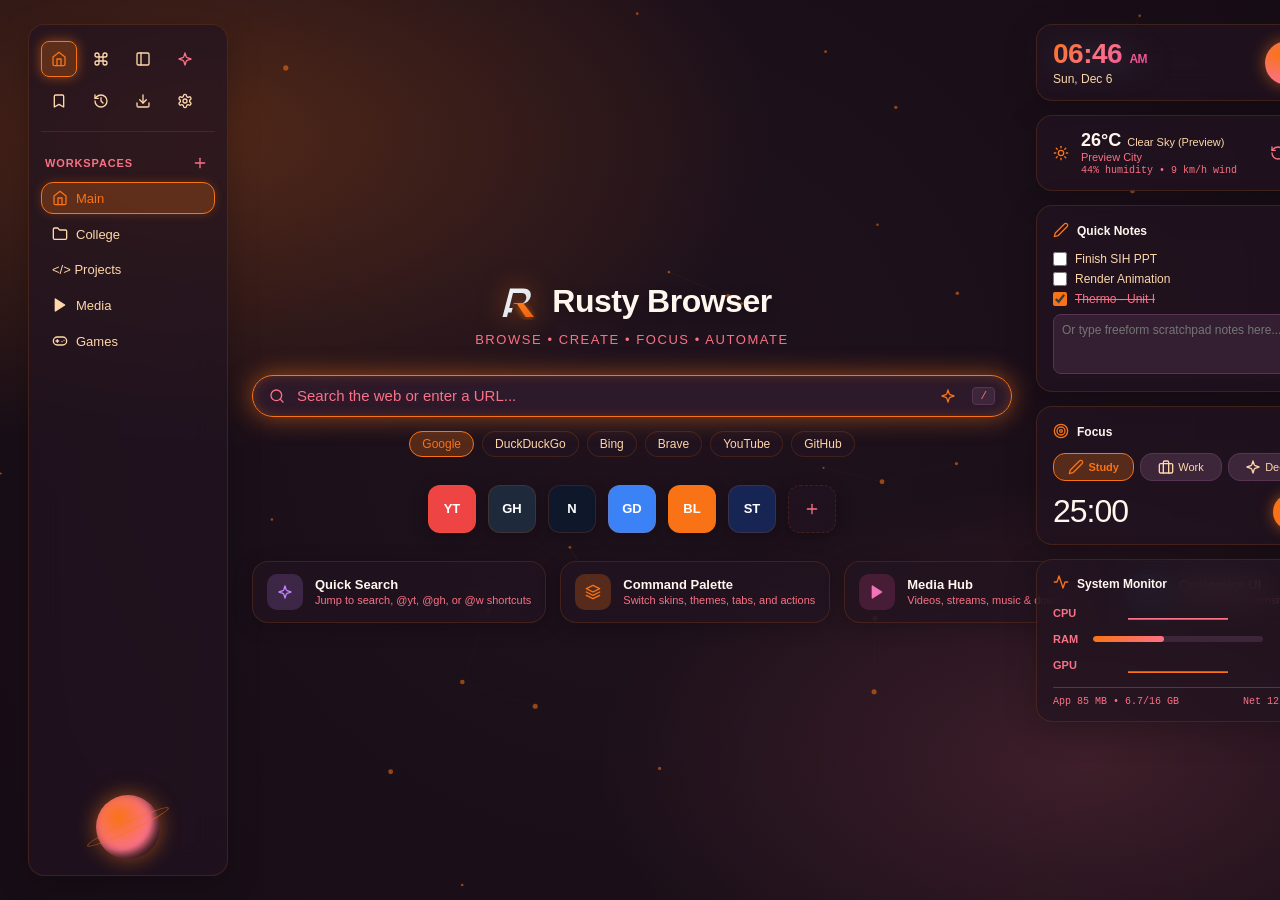
==== commit f70cb5bf: "Remove NTP wallpaper, fix hot skin switching, add live weather and real Windows telemetry" ====
--- a/ui/newtab.html
+++ b/ui/newtab.html
@@ -24,14 +24,14 @@
     <aside class="ntp-left-rail">
       <!-- Icon dock -->
       <nav class="dock-icons">
-        <button class="dock-btn active" title="Home"><script>document.write(window.Icons.get('home', '', 18));</script></button>
-        <button class="dock-btn" title="Apps"><script>document.write(window.Icons.get('grid', '', 18));</script></button>
-        <button class="dock-btn" title="Spaces"><script>document.write(window.Icons.get('layers', '', 18));</script></button>
-        <button class="dock-btn ai-badge" title="AI Assistant"><script>document.write(window.Icons.get('cpu', '', 18));</script></button>
-        <button class="dock-btn" title="Gaming"><script>document.write(window.Icons.get('gamepad', '', 18));</script></button>
-        <button class="dock-btn" title="Projects"><script>document.write(window.Icons.get('briefcase', '', 18));</script></button>
-        <button class="dock-btn" title="Tools"><script>document.write(window.Icons.get('box', '', 18));</script></button>
-        <button class="dock-btn" title="Settings" id="dock-btn-settings"><script>document.write(window.Icons.get('settings', '', 18));</script></button>
+        <button class="dock-btn active" id="dock-btn-home" title="Focus Search (/)"><script>document.write(window.Icons.get('home', '', 18));</script></button>
+        <button class="dock-btn" id="dock-btn-apps" title="Command Palette (Ctrl+K)"><script>document.write(window.Icons.get('command', '', 18));</script></button>
+        <button class="dock-btn" id="dock-btn-spaces" title="Toggle Vertical Tabs (Ctrl+Shift+V)"><script>document.write(window.Icons.get('vertical-tabs', '', 18));</script></button>
+        <button class="dock-btn ai-badge" id="dock-btn-ai" title="Search / AI Prompt"><script>document.write(window.Icons.get('sparkles', '', 18));</script></button>
+        <button class="dock-btn" id="dock-btn-bookmarks" title="Bookmarks Panel"><script>document.write(window.Icons.get('bookmark', '', 18));</script></button>
+        <button class="dock-btn" id="dock-btn-history" title="History Panel (Ctrl+H)"><script>document.write(window.Icons.get('history', '', 18));</script></button>
+        <button class="dock-btn" id="dock-btn-downloads" title="Downloads Panel (Ctrl+J)"><script>document.write(window.Icons.get('download', '', 18));</script></button>
+        <button class="dock-btn" id="dock-btn-settings" title="Settings (Ctrl+,)"><script>document.write(window.Icons.get('settings', '', 18));</script></button>
       </nav>
 
       <!-- Workspaces List -->
@@ -49,7 +49,7 @@
         </div>
       </div>
 
-      <!-- Glowing planet decoration at bottom -->
+      <!-- Glowing planet decoration at bottom (Crazy skin) -->
       <div class="planet-decoration">
         <div class="planet-sphere"></div>
       </div>
@@ -58,7 +58,7 @@
     <!-- ── Center Stage: Hero, Search, Dials, & Feature Cards ──────── -->
     <main class="ntp-center">
       <!-- Hero Brand -->
-      <header class="brand-hero">
+      <header class="brand-hero" id="brand-hero">
         <div class="brand-logo-wrap">
           <img src="assets/logo.svg" alt="Rusty Browser" class="brand-logo-img">
           <h1 class="brand-title">Rusty Browser</h1>
@@ -70,8 +70,8 @@
       <section class="search-section">
         <div class="search-box glow-conic-box">
           <span class="search-icon"><script>document.write(window.Icons.get('search', '', 18));</script></span>
-          <input id="search-input" class="search-input" type="text" placeholder="Search the web, ask AI, or run a command..." autocomplete="off" spellcheck="false" autofocus>
-          <button class="btn-ai-sparkle" id="btn-search-ai" title="AI Command Prompt"><script>document.write(window.Icons.get('sparkles', '', 16));</script></button>
+          <input id="search-input" class="search-input" type="text" placeholder="Search the web or enter a URL..." autocomplete="off" spellcheck="false" autofocus>
+          <button class="btn-ai-sparkle" id="btn-search-ai" title="Search Prompt"><script>document.write(window.Icons.get('sparkles', '', 16));</script></button>
           <span class="search-key-badge">/</span>
         </div>
 
@@ -87,7 +87,7 @@
       </section>
 
       <!-- Speed Dial Pill Row -->
-      <section class="speed-dial-section">
+      <section class="speed-dial-section" id="speed-dial-section">
         <div id="speed-dial-grid" class="speed-dial-row"></div>
       </section>
 
@@ -96,29 +96,29 @@
         <div class="action-card" data-action="ai">
           <div class="action-card-icon icon-ai"><script>document.write(window.Icons.get('sparkles', '', 18));</script></div>
           <div class="action-card-text">
-            <div class="action-card-title">AI Assistant</div>
-            <div class="action-card-desc">Summarize, explain, write, create or automate...</div>
+            <div class="action-card-title">Quick Search</div>
+            <div class="action-card-desc">Jump to search, @yt, @gh, or @w shortcuts</div>
           </div>
         </div>
         <div class="action-card" data-action="spaces">
           <div class="action-card-icon icon-spaces"><script>document.write(window.Icons.get('layers', '', 18));</script></div>
           <div class="action-card-text">
-            <div class="action-card-title">Spaces</div>
-            <div class="action-card-desc">Organize tabs, tools and projects</div>
+            <div class="action-card-title">Command Palette</div>
+            <div class="action-card-desc">Switch skins, themes, tabs, and actions</div>
           </div>
         </div>
         <div class="action-card" data-action="media">
           <div class="action-card-icon icon-media"><script>document.write(window.Icons.get('play', '', 16));</script></div>
           <div class="action-card-text">
             <div class="action-card-title">Media Hub</div>
-            <div class="action-card-desc">Videos, music, downloads & more</div>
+            <div class="action-card-desc">Videos, streams, music & downloads</div>
           </div>
         </div>
         <div class="action-card" data-action="tools">
-          <div class="action-card-icon icon-tools"><script>document.write(window.Icons.get('box', '', 18));</script></div>
-          <div class="action-card-text">
-            <div class="action-card-title">Tools</div>
-            <div class="action-card-desc">Image, PDF, Code, Converters & utilities</div>
+          <div class="action-card-icon icon-tools"><script>document.write(window.Icons.get('settings', '', 18));</script></div>
+          <div class="action-card-text">
+            <div class="action-card-title">Customize UI</div>
+            <div class="action-card-desc">Skins, effects intensity, memory saver</div>
           </div>
         </div>
       </section>
@@ -126,30 +126,42 @@
 
     <!-- ── Right Rail: Widgets Dashboard ───────────────────────────── -->
     <aside class="ntp-right-rail">
-      <!-- Clock Card with Planet Graphic -->
-      <div class="widget-card widget-clock-card">
+      <!-- Clock Card -->
+      <div class="widget-card widget-clock-card" id="widget-clock">
         <div class="clock-display">
-          <div id="clock-time" class="clock-time">02:14 <span class="clock-ampm">AM</span></div>
-          <div id="clock-date" class="clock-date">Sat, Nov 7</div>
+          <div id="clock-time" class="clock-time">--:-- <span class="clock-ampm">--</span></div>
+          <div id="clock-date" class="clock-date">Loading date...</div>
         </div>
         <div class="clock-planet-graphic"></div>
       </div>
 
-      <!-- Weather Card (Placeholder) -->
-      <!-- /* PLACEHOLDER: weather widget data source */ -->
-      <div class="widget-card widget-weather-card">
-        <div class="weather-left">
-          <span class="weather-icon-wrap"><script>document.write(window.Icons.get('weather', '', 20));</script></span>
-          <div>
-            <div class="weather-temp" id="weather-temp">24°C</div>
-            <div class="weather-location" id="weather-location">Indore</div>
-          </div>
-        </div>
-        <span class="weather-chevron"><script>document.write(window.Icons.get('chevron-right', '', 14));</script></span>
+      <!-- Live Weather Card -->
+      <div class="widget-card widget-weather-card" id="widget-weather" title="Click to change city">
+        <div class="weather-main-row">
+          <div class="weather-left">
+            <span class="weather-icon-wrap" id="weather-icon"><script>document.write(window.Icons.get('weather', '', 22));</script></span>
+            <div style="min-width: 0; flex: 1;">
+              <div class="weather-temp-row">
+                <span class="weather-temp" id="weather-temp">--°C</span>
+                <span class="weather-condition" id="weather-condition">Updating...</span>
+              </div>
+              <div class="weather-location" id="weather-location">Detecting location...</div>
+              <div class="weather-meta" id="weather-meta"></div>
+            </div>
+          </div>
+          <div class="weather-actions">
+            <button class="btn-icon-xs" id="btn-weather-refresh" type="button" title="Refresh weather"><script>document.write(window.Icons.get('reload', '', 12));</script></button>
+            <span class="weather-chevron" title="Set city"><script>document.write(window.Icons.get('chevron-right', '', 14));</script></span>
+          </div>
+        </div>
+        <form class="weather-city-form" id="weather-city-form">
+          <input id="weather-city-input" class="weather-city-input" type="text" placeholder="City name or 'auto'..." autocomplete="off" spellcheck="false">
+          <button type="submit" class="weather-city-save">Set</button>
+        </form>
       </div>
 
       <!-- Quick Notes Checklist Card -->
-      <div class="widget-card widget-notes-card">
+      <div class="widget-card widget-notes-card" id="widget-notes">
         <div class="widget-header">
           <div class="widget-title-wrap">
             <span class="widget-icon text-orange"><script>document.write(window.Icons.get('pencil', '', 14));</script></span>
@@ -164,7 +176,7 @@
       </div>
 
       <!-- Focus / Pomodoro Timer Card -->
-      <div class="widget-card widget-focus-card">
+      <div class="widget-card widget-focus-card" id="widget-focus">
         <div class="widget-header">
           <div class="widget-title-wrap">
             <span class="widget-icon text-orange"><script>document.write(window.Icons.get('target', '', 14));</script></span>
@@ -183,36 +195,40 @@
         </div>
       </div>
 
-      <!-- System Monitor Card -->
-      <div class="widget-card widget-monitor-card">
+      <!-- System Monitor Card (Live OS Telemetry from Rust) -->
+      <div class="widget-card widget-monitor-card" id="widget-monitor">
         <div class="widget-header">
           <div class="widget-title-wrap">
             <span class="widget-icon text-orange"><script>document.write(window.Icons.get('activity', '', 14));</script></span>
             <span class="widget-title">System Monitor</span>
           </div>
-          <span class="chevron-xs"><script>document.write(window.Icons.get('chevron-right', '', 12));</script></span>
+          <span class="chevron-xs" title="Real Windows OS Telemetry"><script>document.write(window.Icons.get('cpu', '', 12));</script></span>
         </div>
         <div class="monitor-metrics">
           <div class="monitor-row">
             <span class="monitor-label">CPU</span>
             <svg class="sparkline-svg" viewBox="0 0 100 20" id="cpu-sparkline">
-              <path d="M0,15 Q20,5 40,12 T80,8 T100,10" fill="none" stroke="#38bdf8" stroke-width="2"/>
+              <path id="cpu-spark-path" d="M0,18 L100,18" fill="none" stroke="var(--accent-secondary)" stroke-width="1.8"/>
             </svg>
-            <span class="monitor-value" id="cpu-val">12%</span>
+            <span class="monitor-value" id="cpu-val">--%</span>
           </div>
           <div class="monitor-row">
             <span class="monitor-label">RAM</span>
             <div class="progress-bar-wrap">
-              <div class="progress-bar-fill" id="ram-fill" style="width: 38%;"></div>
+              <div class="progress-bar-fill" id="ram-fill" style="width: 0%;"></div>
             </div>
-            <span class="monitor-value" id="ram-val">38%</span>
+            <span class="monitor-value" id="ram-val">--%</span>
           </div>
           <div class="monitor-row">
             <span class="monitor-label">GPU</span>
             <svg class="sparkline-svg" viewBox="0 0 100 20" id="gpu-sparkline">
-              <path d="M0,18 Q25,10 50,16 T75,4 T100,14" fill="none" stroke="#34d399" stroke-width="2"/>
+              <path id="gpu-spark-path" d="M0,18 L100,18" fill="none" stroke="var(--accent-primary)" stroke-width="1.8"/>
             </svg>
-            <span class="monitor-value" id="gpu-val">6%</span>
+            <span class="monitor-value" id="gpu-val">--%</span>
+          </div>
+          <div class="monitor-subrow">
+            <span id="monitor-app-mem">App -- MB</span>
+            <span id="monitor-net-speed">Net --</span>
           </div>
         </div>
       </div>
--- a/ui/css/themes.css
+++ b/ui/css/themes.css
@@ -27,6 +27,11 @@
   --accent-secondary: #38bdf8;
   --accent-highlight: rgba(138, 180, 248, 0.2);
   --accent-glow: rgba(138, 180, 248, 0.45);
+
+  --bg-glass: rgba(15, 23, 42, 0.65);
+  --bg-glass-hover: rgba(30, 41, 59, 0.8);
+  --bg-glass-input: rgba(18, 24, 38, 0.78);
+  --border-glass: rgba(255, 255, 255, 0.1);
 }
 
 /* ── 2. Light Theme ──────────────────────────────────────────────────────── */
@@ -36,7 +41,7 @@
   --bg-surface-alt: #f1f5f9;
   --bg-canvas: #e2e8f0;
   --bg-subtle: #e2e8f0;
-  --bg-hover: #e2e8f0;
+  --bg-hover: #cbd5e1;
   --bg-input: #ffffff;
   --bg-input-focus: #ffffff;
   --bg-tab: #f1f5f9;
@@ -52,6 +57,12 @@
   --accent-primary: #1a73e8;
   --accent-secondary: #0284c7;
   --accent-highlight: rgba(26, 115, 232, 0.15);
+  --accent-glow: rgba(26, 115, 232, 0.35);
+
+  --bg-glass: rgba(255, 255, 255, 0.78);
+  --bg-glass-hover: rgba(255, 255, 255, 0.92);
+  --bg-glass-input: rgba(255, 255, 255, 0.88);
+  --border-glass: rgba(15, 23, 42, 0.12);
 }
 
 /* ── 3. AMOLED Black (True 0x000000 for OLED efficiency) ─────────────────── */
@@ -77,6 +88,11 @@
   --accent-primary: #3b82f6;
   --accent-secondary: #60a5fa;
   --accent-highlight: rgba(59, 130, 246, 0.25);
+  --accent-glow: rgba(59, 130, 246, 0.5);
+  --bg-glass: rgba(10, 10, 10, 0.78);
+  --bg-glass-hover: rgba(24, 24, 27, 0.9);
+  --bg-glass-input: rgba(15, 15, 18, 0.85);
+  --border-glass: rgba(255, 255, 255, 0.1);
 }
 
 /* ── 4. Aurora (Deep Northern Teal & Emerald) ────────────────────────────── */
@@ -102,6 +118,11 @@
   --accent-primary: #2dd4bf;
   --accent-secondary: #34d399;
   --accent-highlight: rgba(45, 212, 191, 0.25);
+  --accent-glow: rgba(45, 212, 191, 0.5);
+  --bg-glass: rgba(11, 26, 35, 0.72);
+  --bg-glass-hover: rgba(20, 46, 61, 0.85);
+  --bg-glass-input: rgba(15, 36, 48, 0.82);
+  --border-glass: rgba(45, 212, 191, 0.18);
 }
 
 /* ── 5. Cyberpunk (Neon Yellow, Electric Magenta & Cyan) ─────────────────── */
@@ -127,6 +148,11 @@
   --accent-primary: #facc15;
   --accent-secondary: #ec4899;
   --accent-highlight: rgba(250, 204, 21, 0.3);
+  --accent-glow: rgba(250, 204, 21, 0.55);
+  --bg-glass: rgba(18, 19, 32, 0.74);
+  --bg-glass-hover: rgba(32, 33, 54, 0.88);
+  --bg-glass-input: rgba(24, 25, 38, 0.84);
+  --border-glass: rgba(250, 204, 21, 0.18);
 }
 
 /* ── 6. Sunset (Warm Twilight, Tangerine & Rose) ─────────────────────────── */
@@ -153,6 +179,10 @@
   --accent-secondary: #fb7185;
   --accent-highlight: rgba(249, 115, 22, 0.25);
   --accent-glow: rgba(249, 115, 22, 0.55);
+  --bg-glass: rgba(34, 20, 32, 0.72);
+  --bg-glass-hover: rgba(48, 28, 45, 0.85);
+  --bg-glass-input: rgba(43, 26, 41, 0.82);
+  --border-glass: rgba(249, 115, 22, 0.16);
 }
 
 /* ── 7. Matcha (Forest Sage & Soothing Leaf Green) ───────────────────────── */
@@ -178,6 +208,11 @@
   --accent-primary: #4ade80;
   --accent-secondary: #22c55e;
   --accent-highlight: rgba(74, 222, 128, 0.22);
+  --accent-glow: rgba(74, 222, 128, 0.45);
+  --bg-glass: rgba(22, 29, 24, 0.72);
+  --bg-glass-hover: rgba(35, 45, 38, 0.85);
+  --bg-glass-input: rgba(28, 36, 30, 0.82);
+  --border-glass: rgba(74, 222, 128, 0.16);
 }
 
 /* ── 8. Sakura (Blossom Plum & Soft Rose) ────────────────────────────────── */
@@ -203,4 +238,9 @@
   --accent-primary: #f472b6;
   --accent-secondary: #fda4af;
   --accent-highlight: rgba(244, 114, 182, 0.25);
-}
+  --accent-glow: rgba(244, 114, 182, 0.5);
+  --bg-glass: rgba(31, 22, 28, 0.72);
+  --bg-glass-hover: rgba(47, 34, 43, 0.85);
+  --bg-glass-input: rgba(39, 28, 35, 0.82);
+  --border-glass: rgba(244, 114, 182, 0.16);
+}
--- a/ui/css/newtab.css
+++ b/ui/css/newtab.css
@@ -21,19 +21,18 @@
   position: relative;
 }
 
-/* Wallpaper for Crazy skin */
+/* Ambient cosmic CSS backdrop for Crazy skin (no bitmap wallpaper) */
 [data-skin="crazy"] body.ntp-body {
-  background: url('../assets/wallpaper.jpg') no-repeat center center fixed;
-  background-size: cover;
-}
-
-[data-skin="crazy"] body.ntp-body::before {
-  content: '';
-  position: fixed;
-  inset: 0;
-  background: radial-gradient(circle at 50% 30%, rgba(11, 17, 32, 0.4) 0%, rgba(11, 17, 32, 0.85) 100%);
-  pointer-events: none;
-  z-index: 0;
+  background-color: var(--bg-canvas);
+  background-image:
+    radial-gradient(ellipse 65% 50% at 15% 15%, var(--accent-highlight), transparent 70%),
+    radial-gradient(ellipse 55% 45% at 85% 85%, color-mix(in srgb, var(--accent-secondary) 16%, transparent), transparent 70%),
+    radial-gradient(circle at 50% 45%, var(--bg-primary) 0%, var(--bg-canvas) 100%);
+  background-attachment: fixed;
+}
+
+[data-skin="minimal"] body.ntp-body {
+  background: var(--bg-canvas);
 }
 
 /* Constellation Canvas */
@@ -47,6 +46,10 @@
   pointer-events: none;
 }
 
+[data-skin="minimal"] #ntp-canvas {
+  display: none;
+}
+
 /* ── NTP Main 3-Column Shell ─────────────────────────────────────────────── */
 .ntp-shell {
   position: relative;
@@ -54,7 +57,7 @@
   width: 100%;
   min-height: 100vh;
   display: grid;
-  grid-template-columns: 200px 1fr 280px;
+  grid-template-columns: 200px 1fr 290px;
   gap: 24px;
   padding: 24px 28px;
   box-sizing: border-box;
@@ -62,7 +65,7 @@
 
 @media (max-width: 1200px) {
   .ntp-shell {
-    grid-template-columns: 180px 1fr 260px;
+    grid-template-columns: 180px 1fr 270px;
     gap: 16px;
     padding: 16px;
   }
@@ -85,12 +88,13 @@
   display: flex;
   flex-direction: column;
   gap: 20px;
-  background: rgba(15, 23, 42, 0.65);
+  background: var(--bg-glass);
   backdrop-filter: blur(16px);
-  border: 1px solid rgba(255, 255, 255, 0.08);
+  -webkit-backdrop-filter: blur(16px);
+  border: 1px solid var(--border-glass);
   border-radius: var(--radius-lg);
   padding: 16px 12px;
-  box-shadow: 0 8px 32px rgba(0, 0, 0, 0.35);
+  box-shadow: 0 8px 32px rgba(0, 0, 0, 0.25);
   position: relative;
   overflow: hidden;
 }
@@ -98,6 +102,7 @@
 [data-skin="minimal"] .ntp-left-rail {
   background: var(--bg-surface);
   backdrop-filter: none;
+  -webkit-backdrop-filter: none;
   border: 1px solid var(--border-subtle);
   box-shadow: none;
 }
@@ -108,7 +113,11 @@
   gap: 6px;
   justify-content: flex-start;
   padding-bottom: 12px;
-  border-bottom: 1px solid rgba(255, 255, 255, 0.08);
+  border-bottom: 1px solid var(--border-glass);
+}
+
+[data-skin="minimal"] .dock-icons {
+  border-bottom-color: var(--border-subtle);
 }
 
 .dock-btn {
@@ -122,23 +131,27 @@
   align-items: center;
   justify-content: center;
   cursor: pointer;
-  transition: all 0.15s ease;
+  transition: background-color 0.15s ease, color 0.15s ease, border-color 0.15s ease;
 }
 
 .dock-btn:hover {
-  background: rgba(255, 255, 255, 0.06);
+  background: var(--bg-glass-hover);
   color: var(--text-primary);
 }
 
 .dock-btn.active {
-  background: rgba(249, 115, 22, 0.15);
-  border-color: rgba(249, 115, 22, 0.5);
-  color: #f97316;
-  box-shadow: 0 0 12px rgba(249, 115, 22, 0.3);
+  background: var(--accent-highlight);
+  border-color: var(--accent-primary);
+  color: var(--accent-primary);
+  box-shadow: 0 0 12px var(--accent-glow);
+}
+
+[data-skin="minimal"] .dock-btn.active {
+  box-shadow: none;
 }
 
 .dock-btn.ai-badge {
-  color: #c084fc;
+  color: var(--accent-secondary);
 }
 
 /* Workspaces */
@@ -168,16 +181,17 @@
   border: none;
   color: var(--text-muted);
   cursor: pointer;
-  padding: 2px;
+  padding: 3px;
   border-radius: 4px;
-  display: flex;
-  align-items: center;
-  justify-content: center;
+  display: inline-flex;
+  align-items: center;
+  justify-content: center;
+  transition: background-color 0.12s ease, color 0.12s ease;
 }
 
 .btn-icon-xs:hover {
   color: var(--text-primary);
-  background: rgba(255, 255, 255, 0.1);
+  background: var(--bg-glass-hover);
 }
 
 .workspaces-list {
@@ -197,21 +211,25 @@
   color: var(--text-secondary);
   font-size: 13px;
   cursor: pointer;
-  transition: all 0.15s ease;
+  transition: background-color 0.15s ease, color 0.15s ease, border-color 0.15s ease;
   text-align: left;
 }
 
 .workspace-chip:hover {
-  background: rgba(255, 255, 255, 0.05);
+  background: var(--bg-glass-hover);
   color: var(--text-primary);
 }
 
 .workspace-chip.active {
-  background: rgba(249, 115, 22, 0.12);
-  border-color: rgba(249, 115, 22, 0.5);
-  color: #fb923c;
+  background: var(--accent-highlight);
+  border-color: var(--accent-primary);
+  color: var(--accent-primary);
   font-weight: 500;
-  box-shadow: 0 0 10px rgba(249, 115, 22, 0.25);
+  box-shadow: 0 0 10px var(--accent-highlight);
+}
+
+[data-skin="minimal"] .workspace-chip.active {
+  box-shadow: none;
 }
 
 .planet-decoration {
@@ -225,8 +243,8 @@
   width: 64px;
   height: 64px;
   border-radius: 50%;
-  background: radial-gradient(circle at 35% 35%, #ea580c, #7c2d12 60%, #1c1917 100%);
-  box-shadow: 0 0 20px rgba(234, 88, 12, 0.4), inset -4px -4px 10px rgba(0, 0, 0, 0.8);
+  background: radial-gradient(circle at 35% 35%, var(--accent-primary), var(--accent-secondary) 55%, var(--bg-canvas) 100%);
+  box-shadow: 0 0 20px var(--accent-glow), inset -4px -4px 10px rgba(0, 0, 0, 0.65);
   position: relative;
 }
 
@@ -237,7 +255,8 @@
   left: -20%;
   width: 140%;
   height: 10px;
-  border: 1.5px solid rgba(251, 146, 60, 0.5);
+  border: 1.5px solid var(--accent-primary);
+  opacity: 0.55;
   border-radius: 50%;
   transform: translateY(-50%) rotate(-25deg);
   pointer-events: none;
@@ -272,7 +291,11 @@
 .brand-logo-img {
   width: 48px;
   height: 48px;
-  filter: drop-shadow(0 0 12px rgba(249, 115, 22, 0.45));
+  filter: drop-shadow(0 0 12px var(--accent-glow));
+}
+
+[data-skin="minimal"] .brand-logo-img {
+  filter: none;
 }
 
 .brand-title {
@@ -280,8 +303,11 @@
   font-size: 32px;
   font-weight: 700;
   letter-spacing: -0.5px;
-  color: #ffffff;
-  text-shadow: 0 2px 10px rgba(0, 0, 0, 0.5);
+  color: var(--text-primary);
+}
+
+[data-skin="crazy"] .brand-title {
+  text-shadow: 0 2px 12px rgba(0, 0, 0, 0.28);
 }
 
 .brand-tagline {
@@ -305,28 +331,34 @@
   width: 100%;
   display: flex;
   align-items: center;
-  background: rgba(18, 24, 38, 0.75);
+  background: var(--bg-glass-input);
   backdrop-filter: blur(20px);
-  border: 1px solid rgba(255, 255, 255, 0.12);
+  -webkit-backdrop-filter: blur(20px);
+  border: 1px solid var(--border-glass);
   border-radius: 28px;
   padding: 8px 16px;
   gap: 12px;
-  transition: all 0.25s cubic-bezier(0.16, 1, 0.3, 1);
-  box-shadow: 0 8px 32px rgba(0, 0, 0, 0.4);
+  transition: border-color 0.25s ease, box-shadow 0.25s ease, background-color 0.25s ease;
+  box-shadow: 0 8px 32px rgba(0, 0, 0, 0.25);
 }
 
 [data-skin="crazy"] .search-box.glow-conic-box:focus-within {
-  border-color: rgba(249, 115, 22, 0.8);
-  box-shadow: 0 0 24px rgba(249, 115, 22, 0.5), inset 0 0 12px rgba(249, 115, 22, 0.15);
-  background: rgba(18, 24, 38, 0.88);
+  border-color: var(--accent-primary);
+  box-shadow: 0 0 24px var(--accent-glow), inset 0 0 12px var(--accent-highlight);
+  background: var(--bg-glass-hover);
 }
 
 [data-skin="minimal"] .search-box {
   background: var(--bg-surface);
   backdrop-filter: none;
+  -webkit-backdrop-filter: none;
   border: 1px solid var(--border-subtle);
   border-radius: var(--radius-md);
   box-shadow: none;
+}
+
+[data-skin="minimal"] .search-box:focus-within {
+  border-color: var(--accent-primary);
 }
 
 .search-icon {
@@ -340,19 +372,19 @@
   background: transparent;
   border: none;
   outline: none;
-  color: #ffffff;
+  color: var(--text-primary);
   font-size: 15px;
   font-family: inherit;
 }
 
 .search-input::placeholder {
-  color: rgba(255, 255, 255, 0.45);
+  color: var(--text-muted);
 }
 
 .btn-ai-sparkle {
   background: transparent;
   border: none;
-  color: #fb923c;
+  color: var(--accent-primary);
   cursor: pointer;
   display: flex;
   align-items: center;
@@ -363,7 +395,12 @@
 
 .btn-ai-sparkle:hover {
   transform: scale(1.15) rotate(15deg);
-  filter: drop-shadow(0 0 8px rgba(249, 115, 22, 0.8));
+  filter: drop-shadow(0 0 8px var(--accent-glow));
+}
+
+[data-skin="minimal"] .btn-ai-sparkle:hover {
+  transform: none;
+  filter: none;
 }
 
 .search-key-badge {
@@ -371,8 +408,9 @@
   font-size: 11px;
   padding: 2px 7px;
   border-radius: 4px;
-  background: rgba(255, 255, 255, 0.08);
-  color: var(--text-muted);
+  background: var(--bg-subtle);
+  color: var(--text-muted);
+  border: 1px solid var(--border-subtle);
 }
 
 /* Engine chips */
@@ -386,23 +424,30 @@
 .chip {
   padding: 5px 12px;
   border-radius: 16px;
-  background: rgba(255, 255, 255, 0.05);
-  border: 1px solid rgba(255, 255, 255, 0.08);
+  background: var(--bg-glass);
+  border: 1px solid var(--border-glass);
   color: var(--text-secondary);
   font-size: 12px;
   cursor: pointer;
-  transition: all 0.15s ease;
+  transition: background-color 0.15s ease, color 0.15s ease, border-color 0.15s ease;
 }
 
 .chip:hover {
-  background: rgba(255, 255, 255, 0.12);
+  background: var(--bg-glass-hover);
   color: var(--text-primary);
 }
 
 .chip.active {
-  background: rgba(249, 115, 22, 0.2);
-  border-color: rgba(249, 115, 22, 0.5);
-  color: #fb923c;
+  background: var(--accent-highlight);
+  border-color: var(--accent-primary);
+  color: var(--accent-primary);
+  font-weight: 500;
+}
+
+[data-skin="minimal"] .chip {
+  background: var(--bg-surface);
+  border-color: var(--border-subtle);
+  border-radius: var(--radius-sm);
 }
 
 /* Speed Dial Pill Row */
@@ -421,35 +466,37 @@
   width: 48px;
   height: 48px;
   border-radius: 12px;
-  background: rgba(18, 24, 38, 0.7);
+  background: var(--bg-glass);
   backdrop-filter: blur(12px);
-  border: 1px solid rgba(255, 255, 255, 0.1);
-  display: flex;
-  align-items: center;
-  justify-content: center;
-  cursor: pointer;
-  transition: all 0.2s cubic-bezier(0.34, 1.56, 0.64, 1);
+  -webkit-backdrop-filter: blur(12px);
+  border: 1px solid var(--border-glass);
+  display: flex;
+  align-items: center;
+  justify-content: center;
+  cursor: pointer;
+  transition: transform 0.2s cubic-bezier(0.34, 1.56, 0.64, 1), border-color 0.15s ease, box-shadow 0.2s ease;
   color: #ffffff;
   font-weight: 700;
   font-size: 13px;
-  box-shadow: 0 4px 16px rgba(0, 0, 0, 0.3);
+  box-shadow: 0 4px 16px rgba(0, 0, 0, 0.25);
   text-decoration: none;
 }
 
 .dial-pill:hover {
   transform: translateY(-4px) scale(1.05);
-  border-color: rgba(249, 115, 22, 0.6);
-  box-shadow: 0 8px 24px rgba(249, 115, 22, 0.35);
+  border-color: var(--accent-primary);
+  box-shadow: 0 8px 24px var(--accent-glow);
 }
 
 .dial-pill.add-btn {
   border-style: dashed;
+  background: var(--bg-glass);
   color: var(--text-muted);
 }
 
 .dial-pill.add-btn:hover {
   color: var(--text-primary);
-  border-color: var(--text-secondary);
+  border-color: var(--accent-primary);
 }
 
 /* Action Cards */
@@ -471,19 +518,20 @@
   align-items: center;
   gap: 12px;
   padding: 12px 14px;
-  background: rgba(18, 24, 38, 0.65);
+  background: var(--bg-glass);
   backdrop-filter: blur(16px);
-  border: 1px solid rgba(255, 255, 255, 0.08);
+  -webkit-backdrop-filter: blur(16px);
+  border: 1px solid var(--border-glass);
   border-radius: var(--radius-lg);
   cursor: pointer;
-  transition: all 0.2s ease;
-  box-shadow: 0 4px 20px rgba(0, 0, 0, 0.3);
+  transition: transform 0.2s ease, background-color 0.2s ease, border-color 0.2s ease;
+  box-shadow: 0 4px 20px rgba(0, 0, 0, 0.22);
 }
 
 .action-card:hover {
   transform: translateY(-2px);
-  border-color: rgba(255, 255, 255, 0.2);
-  background: rgba(24, 32, 50, 0.8);
+  border-color: var(--accent-primary);
+  background: var(--bg-glass-hover);
 }
 
 .action-card-icon {
@@ -497,7 +545,7 @@
 }
 
 .icon-ai { background: rgba(192, 132, 252, 0.18); color: #c084fc; }
-.icon-spaces { background: rgba(249, 115, 22, 0.18); color: #fb923c; }
+.icon-spaces { background: var(--accent-highlight); color: var(--accent-primary); }
 .icon-media { background: rgba(236, 72, 153, 0.18); color: #f472b6; }
 .icon-tools { background: rgba(56, 189, 248, 0.18); color: #38bdf8; }
 
@@ -511,7 +559,7 @@
 .action-card-title {
   font-size: 13px;
   font-weight: 600;
-  color: #ffffff;
+  color: var(--text-primary);
 }
 
 .action-card-desc {
@@ -530,17 +578,19 @@
 }
 
 .widget-card {
-  background: rgba(15, 23, 42, 0.65);
+  background: var(--bg-glass);
   backdrop-filter: blur(16px);
-  border: 1px solid rgba(255, 255, 255, 0.08);
+  -webkit-backdrop-filter: blur(16px);
+  border: 1px solid var(--border-glass);
   border-radius: var(--radius-lg);
   padding: 14px 16px;
-  box-shadow: 0 8px 32px rgba(0, 0, 0, 0.3);
+  box-shadow: 0 8px 32px rgba(0, 0, 0, 0.22);
 }
 
 [data-skin="minimal"] .widget-card {
   background: var(--bg-surface);
   backdrop-filter: none;
+  -webkit-backdrop-filter: none;
   border: 1px solid var(--border-subtle);
   box-shadow: none;
 }
@@ -561,11 +611,11 @@
 .widget-title {
   font-size: 12px;
   font-weight: 600;
-  color: #ffffff;
+  color: var(--text-primary);
 }
 
 .text-orange {
-  color: #f97316;
+  color: var(--accent-primary);
 }
 
 /* Clock Card */
@@ -578,9 +628,16 @@
 .clock-time {
   font-size: 28px;
   font-weight: 300;
-  color: #ffffff;
+  color: var(--text-primary);
   letter-spacing: -0.5px;
-  line-height: 1;
+  line-height: 1.05;
+}
+
+[data-skin="minimal"] .clock-time {
+  background: none !important;
+  -webkit-text-fill-color: var(--text-primary) !important;
+  filter: none !important;
+  color: var(--text-primary);
 }
 
 .clock-ampm {
@@ -598,37 +655,126 @@
   width: 44px;
   height: 44px;
   border-radius: 50%;
-  background: radial-gradient(circle at 30% 30%, #f97316, #9a3412 70%, #1e1b4b 100%);
-  box-shadow: 0 0 16px rgba(249, 115, 22, 0.35);
+  background: radial-gradient(circle at 30% 30%, var(--accent-primary), var(--accent-secondary) 65%, var(--bg-canvas) 100%);
+  box-shadow: 0 0 16px var(--accent-glow);
+}
+
+[data-skin="minimal"] .clock-planet-graphic {
+  display: none;
 }
 
 /* Weather Card */
 .widget-weather-card {
   display: flex;
+  flex-direction: column;
+  gap: 8px;
+  cursor: pointer;
+}
+
+.weather-main-row {
+  display: flex;
   justify-content: space-between;
   align-items: center;
-  cursor: pointer;
+  width: 100%;
+  gap: 8px;
 }
 
 .weather-left {
   display: flex;
   align-items: center;
   gap: 12px;
+  min-width: 0;
+  flex: 1;
 }
 
 .weather-icon-wrap {
-  color: #facc15;
+  color: var(--accent-primary);
+  display: flex;
+  align-items: center;
+  justify-content: center;
+  flex-shrink: 0;
+}
+
+.weather-temp-row {
+  display: flex;
+  align-items: baseline;
+  gap: 6px;
+  flex-wrap: wrap;
 }
 
 .weather-temp {
-  font-size: 16px;
+  font-size: 18px;
   font-weight: 600;
-  color: #ffffff;
+  color: var(--text-primary);
+}
+
+.weather-condition {
+  font-size: 11px;
+  color: var(--text-secondary);
+  font-weight: 500;
 }
 
 .weather-location {
   font-size: 11px;
   color: var(--text-muted);
+  white-space: nowrap;
+  overflow: hidden;
+  text-overflow: ellipsis;
+}
+
+.weather-meta {
+  font-size: 10px;
+  color: var(--text-muted);
+  margin-top: 2px;
+  font-family: var(--font-mono);
+}
+
+.weather-actions {
+  display: flex;
+  align-items: center;
+  gap: 4px;
+  flex-shrink: 0;
+}
+
+.weather-city-form {
+  display: none;
+  gap: 6px;
+  align-items: center;
+  margin-top: 2px;
+  padding-top: 8px;
+  border-top: 1px solid var(--border-subtle);
+}
+
+.weather-city-form.open {
+  display: flex;
+}
+
+.weather-city-input {
+  flex: 1;
+  min-width: 0;
+  padding: 5px 8px;
+  border-radius: var(--radius-sm);
+  background: var(--bg-input);
+  border: 1px solid var(--border-subtle);
+  color: var(--text-primary);
+  font-size: 12px;
+  font-family: inherit;
+  outline: none;
+}
+
+.weather-city-input:focus {
+  border-color: var(--accent-primary);
+}
+
+.weather-city-save {
+  padding: 5px 10px;
+  border-radius: var(--radius-sm);
+  border: 1px solid var(--accent-primary);
+  background: var(--accent-highlight);
+  color: var(--accent-primary);
+  font-size: 11px;
+  font-weight: 600;
+  cursor: pointer;
 }
 
 .weather-chevron, .chevron-xs {
@@ -652,7 +798,7 @@
 }
 
 .note-item input[type="checkbox"] {
-  accent-color: #f97316;
+  accent-color: var(--accent-primary);
   width: 14px;
   height: 14px;
   cursor: pointer;
@@ -666,8 +812,8 @@
 .scratchpad-area {
   width: 100%;
   height: 60px;
-  background: rgba(0, 0, 0, 0.25);
-  border: 1px solid rgba(255, 255, 255, 0.06);
+  background: var(--bg-input);
+  border: 1px solid var(--border-subtle);
   border-radius: var(--radius-sm);
   color: var(--text-primary);
   font-family: inherit;
@@ -675,6 +821,11 @@
   padding: 8px;
   resize: vertical;
   box-sizing: border-box;
+  outline: none;
+}
+
+.scratchpad-area:focus {
+  border-color: var(--accent-primary);
 }
 
 /* Focus Pomodoro Card */
@@ -692,18 +843,18 @@
   gap: 4px;
   padding: 5px;
   border-radius: 12px;
-  background: rgba(255, 255, 255, 0.05);
-  border: 1px solid rgba(255, 255, 255, 0.08);
+  background: var(--bg-subtle);
+  border: 1px solid var(--border-subtle);
   color: var(--text-secondary);
   font-size: 11px;
   cursor: pointer;
-  transition: all 0.15s ease;
+  transition: background-color 0.15s ease, color 0.15s ease, border-color 0.15s ease;
 }
 
 .focus-mode-btn.active {
-  background: rgba(249, 115, 22, 0.2);
-  border-color: rgba(249, 115, 22, 0.6);
-  color: #fb923c;
+  background: var(--accent-highlight);
+  border-color: var(--accent-primary);
+  color: var(--accent-primary);
   font-weight: 600;
 }
 
@@ -716,7 +867,7 @@
 .focus-time-display {
   font-size: 32px;
   font-weight: 300;
-  color: #ffffff;
+  color: var(--text-primary);
   font-variant-numeric: tabular-nums;
   letter-spacing: -1px;
 }
@@ -725,21 +876,29 @@
   width: 36px;
   height: 36px;
   border-radius: 50%;
-  background: #f97316;
+  background: var(--accent-primary);
   border: none;
   color: #ffffff;
   display: flex;
   align-items: center;
   justify-content: center;
   cursor: pointer;
-  box-shadow: 0 0 14px rgba(249, 115, 22, 0.5);
+  box-shadow: 0 0 14px var(--accent-glow);
   transition: transform 0.15s ease;
+}
+
+[data-skin="minimal"] .btn-focus-play {
+  box-shadow: none;
 }
 
 .btn-focus-play:hover {
   transform: scale(1.08);
 }
 
+[data-skin="minimal"] .btn-focus-play:hover {
+  transform: none;
+}
+
 /* System Monitor */
 .monitor-metrics {
   display: flex;
@@ -751,18 +910,20 @@
   display: flex;
   align-items: center;
   justify-content: space-between;
-  gap: 10px;
+  gap: 8px;
 }
 
 .monitor-label {
   font-size: 11px;
   font-weight: 600;
   color: var(--text-muted);
-  width: 30px;
+  width: 32px;
+  flex-shrink: 0;
 }
 
 .sparkline-svg {
-  width: 120px;
+  flex: 1;
+  max-width: 120px;
   height: 20px;
 }
 
@@ -770,14 +931,14 @@
   flex: 1;
   height: 6px;
   border-radius: 3px;
-  background: rgba(255, 255, 255, 0.1);
+  background: var(--bg-subtle);
   overflow: hidden;
 }
 
 .progress-bar-fill {
   height: 100%;
   border-radius: 3px;
-  background: linear-gradient(90deg, #38bdf8, #ec4899);
+  background: linear-gradient(90deg, var(--accent-primary), var(--accent-secondary));
   transition: width 0.4s ease;
 }
 
@@ -785,6 +946,20 @@
   font-family: var(--font-mono);
   font-size: 11px;
   color: var(--text-primary);
-  width: 30px;
+  min-width: 38px;
   text-align: right;
-}
+  flex-shrink: 0;
+}
+
+.monitor-subrow {
+  margin-top: 2px;
+  padding-top: 8px;
+  border-top: 1px solid var(--border-subtle);
+  display: flex;
+  justify-content: space-between;
+  align-items: center;
+  font-family: var(--font-mono);
+  font-size: 10px;
+  color: var(--text-muted);
+  gap: 6px;
+}
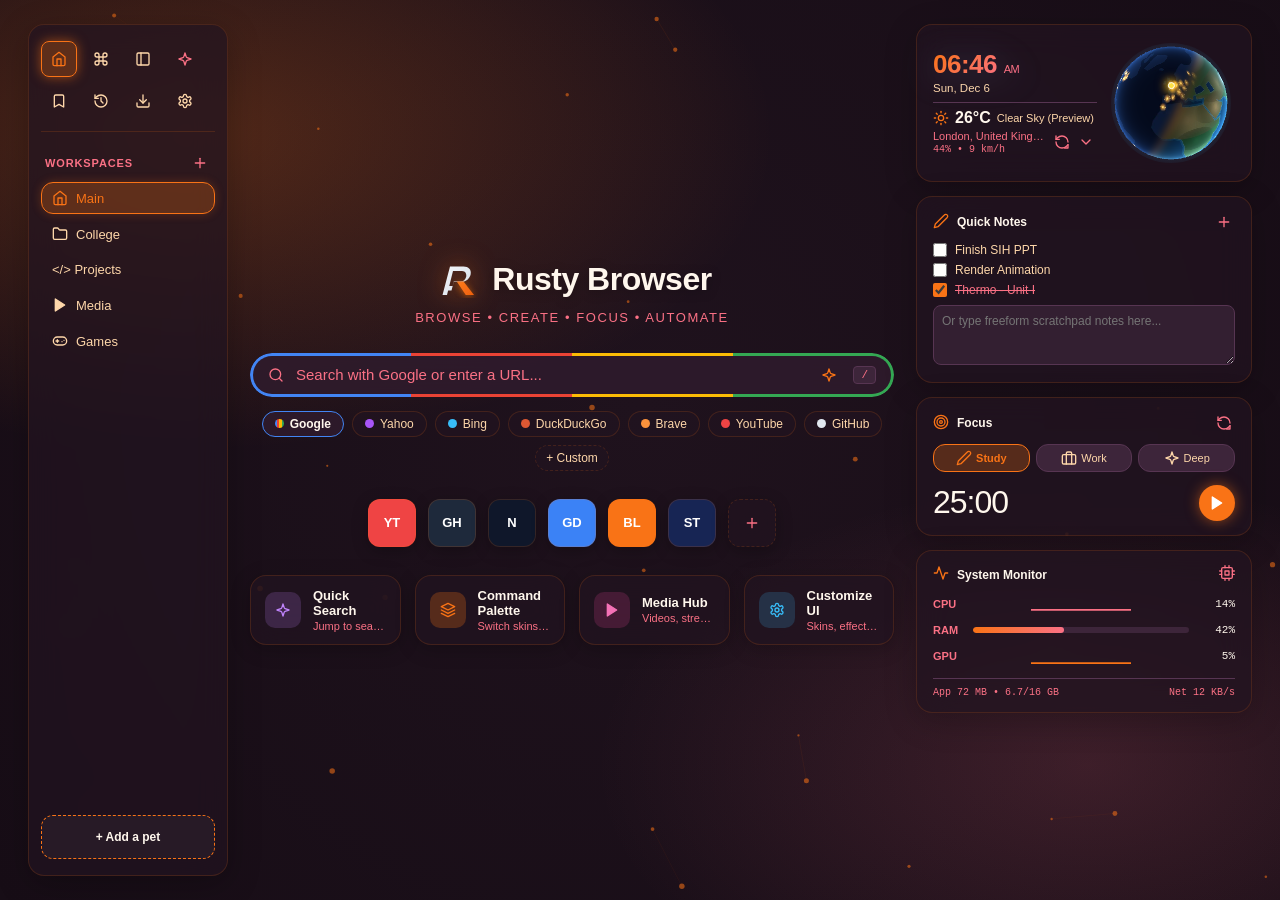
==== commit 33faddf2: "feat: complete Part A (Time&Weather, WebGL Earth, Pet, Search Outline) and Part B (Split View, Middl" ====
--- a/ui/newtab.html
+++ b/ui/newtab.html
@@ -14,6 +14,8 @@
   <script src="js/icons.js"></script>
   <script src="js/bridge.js"></script>
   <script src="js/settings.js"></script>
+  <script src="js/engines.js"></script>
+  <script src="js/locations.js"></script>
 </head>
 <body class="ntp-body">
   <!-- Interactive constellation canvas for Crazy skin -->
@@ -49,10 +51,8 @@
         </div>
       </div>
 
-      <!-- Glowing planet decoration at bottom (Crazy skin) -->
-      <div class="planet-decoration">
-        <div class="planet-sphere"></div>
-      </div>
+      <!-- Companion Pet Slot at bottom of Left Rail (Crazy skin only; hidden in Minimal) -->
+      <div class="planet-decoration pet-rail-slot" id="left-rail-bottom-slot"></div>
     </aside>
 
     <!-- ── Center Stage: Hero, Search, Dials, & Feature Cards ──────── -->
@@ -66,24 +66,26 @@
         <p class="brand-tagline">Browse • Create • Focus • Automate</p>
       </header>
 
-      <!-- Radiant Central Search Bar -->
+      <!-- Central Search Bar (Crisp Engine-Colored Mask Outline) -->
       <section class="search-section">
-        <div class="search-box glow-conic-box">
+        <div class="search-box engine-outline-box" id="search-box">
           <span class="search-icon"><script>document.write(window.Icons.get('search', '', 18));</script></span>
           <input id="search-input" class="search-input" type="text" placeholder="Search the web or enter a URL..." autocomplete="off" spellcheck="false" autofocus>
           <button class="btn-ai-sparkle" id="btn-search-ai" title="Search Prompt"><script>document.write(window.Icons.get('sparkles', '', 16));</script></button>
           <span class="search-key-badge">/</span>
         </div>
 
-        <!-- Search Engine Chips -->
-        <div id="engine-chips" class="engine-chips">
-          <button class="chip active" data-engine="google">Google</button>
-          <button class="chip" data-engine="duckduckgo">DuckDuckGo</button>
-          <button class="chip" data-engine="bing">Bing</button>
-          <button class="chip" data-engine="brave">Brave</button>
-          <button class="chip" data-engine="youtube">YouTube</button>
-          <button class="chip" data-engine="github">GitHub</button>
-        </div>
+        <!-- Search Engine Chips (Populated dynamically from RustyEngines table) -->
+        <div id="engine-chips" class="engine-chips"></div>
+
+        <!-- Inline Add Custom Search Engine Form -->
+        <form id="ntp-custom-engine-form" class="ntp-custom-engine-form" hidden>
+          <input id="ntp-engine-name" class="weather-city-input" type="text" placeholder="Name (e.g. Kagi)" maxlength="32" required>
+          <input id="ntp-engine-template" class="weather-city-input" type="text" placeholder="URL with %s (https://...?q=%s)" required>
+          <input id="ntp-engine-color" type="color" class="engine-color-picker" title="Outline color" value="#f97316">
+          <button type="submit" class="weather-city-save">Add</button>
+          <button type="button" id="ntp-engine-cancel" class="btn-icon-xs" title="Cancel"><script>document.write(window.Icons.get('close', '', 12));</script></button>
+        </form>
       </section>
 
       <!-- Speed Dial Pill Row -->
@@ -126,38 +128,69 @@
 
     <!-- ── Right Rail: Widgets Dashboard ───────────────────────────── -->
     <aside class="ntp-right-rail">
-      <!-- Clock Card -->
-      <div class="widget-card widget-clock-card" id="widget-clock">
-        <div class="clock-display">
-          <div id="clock-time" class="clock-time">--:-- <span class="clock-ampm">--</span></div>
-          <div id="clock-date" class="clock-date">Loading date...</div>
-        </div>
-        <div class="clock-planet-graphic"></div>
-      </div>
-
-      <!-- Live Weather Card -->
-      <div class="widget-card widget-weather-card" id="widget-weather" title="Click to change city">
-        <div class="weather-main-row">
-          <div class="weather-left">
-            <span class="weather-icon-wrap" id="weather-icon"><script>document.write(window.Icons.get('weather', '', 22));</script></span>
-            <div style="min-width: 0; flex: 1;">
-              <div class="weather-temp-row">
+      <!-- Merged Time & Weather Card (A1 + A2 Globe) -->
+      <div class="widget-card widget-time-weather-card" id="widget-time-weather" title="Tap to expand 5-day forecast &amp; world clocks">
+        <div class="tw-compact-row" id="tw-compact-row">
+          <div class="tw-left-col">
+            <div class="tw-clock-block" id="tw-clock-block">
+              <div id="clock-time" class="clock-time">--:-- <span class="clock-ampm">--</span></div>
+              <div id="clock-date" class="clock-date">Loading date...</div>
+            </div>
+
+            <div class="tw-weather-block" id="tw-weather-block">
+              <div class="tw-weather-main">
+                <span class="weather-icon-wrap" id="weather-icon"><script>document.write(window.Icons.get('weather', '', 18));</script></span>
                 <span class="weather-temp" id="weather-temp">--°C</span>
-                <span class="weather-condition" id="weather-condition">Updating...</span>
+                <span class="weather-condition" id="weather-condition">Offline</span>
+                <span class="tw-offline-badge" id="weather-offline-badge" hidden>Offline</span>
               </div>
-              <div class="weather-location" id="weather-location">Detecting location...</div>
-              <div class="weather-meta" id="weather-meta"></div>
-            </div>
-          </div>
-          <div class="weather-actions">
-            <button class="btn-icon-xs" id="btn-weather-refresh" type="button" title="Refresh weather"><script>document.write(window.Icons.get('reload', '', 12));</script></button>
-            <span class="weather-chevron" title="Set city"><script>document.write(window.Icons.get('chevron-right', '', 14));</script></span>
-          </div>
-        </div>
-        <form class="weather-city-form" id="weather-city-form">
-          <input id="weather-city-input" class="weather-city-input" type="text" placeholder="City name or 'auto'..." autocomplete="off" spellcheck="false">
-          <button type="submit" class="weather-city-save">Set</button>
-        </form>
+              <div class="tw-weather-sub">
+                <div class="tw-weather-details">
+                  <div class="weather-location" id="weather-location">Detecting timezone...</div>
+                  <div class="weather-meta" id="weather-meta"></div>
+                </div>
+                <div class="weather-actions">
+                  <button class="btn-icon-xs" id="btn-weather-refresh" type="button" title="Refresh weather"><script>document.write(window.Icons.get('reload', '', 12));</script></button>
+                  <button class="btn-icon-xs tw-expand-btn" id="tw-expand-btn" type="button" title="Expand 5-day forecast &amp; world clocks"><script>document.write(window.Icons.get('chevron-down', '', 12));</script></button>
+                </div>
+              </div>
+            </div>
+          </div>
+
+          <div class="globe-slot" id="globe-slot" title="Drag to spin • Double-click to re-center">
+            <img class="globe-fallback-img" id="globe-fallback-img" src="assets/earth-fallback.webp" alt="Earth">
+          </div>
+        </div>
+
+        <div class="tw-expanded" id="tw-expanded" hidden>
+          <div class="tw-forecast-section" id="tw-forecast-section">
+            <div class="tw-section-label">5-Day Forecast</div>
+            <div class="tw-forecast-row" id="weather-forecast-row"></div>
+          </div>
+
+          <div class="tw-worldclock-section" id="tw-worldclock-section">
+            <div class="tw-section-header">
+              <span class="tw-section-label">World Clocks</span>
+              <button type="button" class="btn-link-xs" id="btn-toggle-worldclock-add">+ Add city</button>
+            </div>
+            <div class="world-clock-row" id="world-clock-list"></div>
+            <form class="world-clock-form" id="world-clock-form" hidden>
+              <select id="world-clock-select" class="weather-city-input"></select>
+              <button type="submit" class="weather-city-save">Add</button>
+            </form>
+          </div>
+
+          <form class="weather-city-form" id="weather-city-form">
+            <input id="weather-city-input" class="weather-city-input" type="text" placeholder="City name (blank = timezone)..." autocomplete="off" spellcheck="false">
+            <button type="submit" class="weather-city-save">Set</button>
+            <button type="button" class="weather-loc-btn" id="btn-use-my-location" title="Use browser geolocation for weather &amp; globe pin">Use my location</button>
+          </form>
+
+          <label class="tw-clouds-toggle">
+            <input type="checkbox" id="toggle-globe-clouds">
+            <span>Cloud layer</span>
+          </label>
+        </div>
       </div>
 
       <!-- Quick Notes Checklist Card -->
@@ -235,6 +268,7 @@
     </aside>
   </div>
 
+  <script src="js/globe.js"></script>
   <script src="js/newtab.js"></script>
 </body>
 </html>
--- a/ui/css/base.css
+++ b/ui/css/base.css
@@ -7,6 +7,27 @@
   box-sizing: border-box;
   margin: 0;
   padding: 0;
+}
+
+@property --outline-c1 {
+  syntax: '<color>';
+  inherits: true;
+  initial-value: #4285F4;
+}
+@property --outline-c2 {
+  syntax: '<color>';
+  inherits: true;
+  initial-value: #EA4335;
+}
+@property --outline-c3 {
+  syntax: '<color>';
+  inherits: true;
+  initial-value: #FBBC05;
+}
+@property --outline-c4 {
+  syntax: '<color>';
+  inherits: true;
+  initial-value: #34A853;
 }
 
 :root {
@@ -139,6 +160,57 @@
   background-color: var(--bg-input-focus);
 }
 
+/* ── Engine-Colored Mask Border (Zero GPU blur, crisp 200ms transition) ─── */
+.engine-outline-box {
+  position: relative;
+  border-color: transparent !important;
+  caret-color: var(--engine-caret, var(--accent-primary));
+}
+
+.engine-outline-box::before {
+  content: '';
+  position: absolute;
+  inset: 0;
+  border-radius: inherit;
+  padding: 1.75px;
+  background: linear-gradient(
+    90deg,
+    var(--outline-c1) 0% 25%,
+    var(--outline-c2) 25% 50%,
+    var(--outline-c3) 50% 75%,
+    var(--outline-c4) 75% 100%
+  );
+  -webkit-mask: linear-gradient(#fff 0 0) content-box, linear-gradient(#fff 0 0);
+  -webkit-mask-composite: xor;
+  mask: linear-gradient(#fff 0 0) content-box, linear-gradient(#fff 0 0);
+  mask-composite: exclude;
+  pointer-events: none;
+  z-index: 2;
+  transition:
+    --outline-c1 200ms ease,
+    --outline-c2 200ms ease,
+    --outline-c3 200ms ease,
+    --outline-c4 200ms ease,
+    padding 150ms ease;
+}
+
+.engine-outline-box:focus-within::before {
+  padding: 3px;
+}
+
+.omnibox.engine-outline-box.omnibox-search-active::before {
+  inset: -1px;
+  padding: 1.75px;
+}
+
+.omnibox.engine-outline-box.omnibox-search-active:focus-within::before {
+  padding: 2.75px;
+}
+
+.engine-outline-box input {
+  caret-color: var(--engine-caret, var(--accent-primary));
+}
+
 .omnibox-security-icon {
   display: flex;
   align-items: center;
@@ -1086,4 +1158,402 @@
   flex-shrink: 0;
 }
 
-
+/* ── Memory Breakdown & Confirmation Modals ─────────────────────────────── */
+.memory-modal {
+  width: 720px;
+  max-width: 92vw;
+  max-height: 82vh;
+  background-color: var(--bg-surface);
+  border: 1px solid var(--border-subtle);
+  border-radius: var(--radius-lg);
+  box-shadow: 0 24px 48px rgba(0, 0, 0, 0.6);
+  display: flex;
+  flex-direction: column;
+  overflow: hidden;
+}
+
+.memory-modal-body {
+  flex: 1;
+  overflow-y: auto;
+  padding: 18px 22px;
+  display: flex;
+  flex-direction: column;
+  gap: 14px;
+}
+
+.memory-summary-grid {
+  display: grid;
+  grid-template-columns: repeat(auto-fit, minmax(135px, 1fr));
+  gap: 10px;
+}
+
+.memory-summary-pill,
+.memory-summary-card {
+  padding: 10px 12px;
+  border-radius: var(--radius-sm);
+  background-color: var(--bg-surface-alt);
+  border: 1px solid var(--border-subtle);
+  display: flex;
+  flex-direction: column;
+  gap: 2px;
+}
+
+.memory-summary-label {
+  font-size: 11px;
+  color: var(--text-muted);
+}
+
+.memory-summary-val,
+.memory-summary-value {
+  font-size: 16px;
+  font-weight: 700;
+  font-family: var(--font-mono);
+  color: var(--text-primary);
+}
+
+.memory-summary-sub {
+  font-size: 11px;
+  color: var(--text-secondary);
+}
+
+.memory-note {
+  font-size: 12px;
+  line-height: 1.45;
+  color: var(--text-secondary);
+  background-color: var(--bg-subtle);
+  border: 1px solid var(--border-subtle);
+  border-radius: var(--radius-sm);
+  padding: 10px 12px;
+}
+
+.memory-table-wrap {
+  border: 1px solid var(--border-subtle);
+  border-radius: var(--radius-sm);
+  overflow: hidden;
+}
+
+.memory-table {
+  width: 100%;
+  border-collapse: collapse;
+  font-size: 12px;
+}
+
+.memory-table th,
+.memory-table td {
+  padding: 8px 10px;
+  text-align: left;
+  border-bottom: 1px solid var(--border-subtle);
+}
+
+.memory-table th {
+  background-color: var(--bg-surface-alt);
+  color: var(--text-secondary);
+  font-weight: 600;
+  font-size: 11px;
+  text-transform: uppercase;
+  letter-spacing: 0.4px;
+}
+
+.memory-table td.num,
+.memory-table th.num {
+  text-align: right;
+  font-family: var(--font-mono);
+}
+
+.memory-table tbody tr:hover {
+  background-color: var(--bg-hover);
+}
+
+.memory-table tfoot td {
+  font-weight: 700;
+  background-color: var(--bg-surface-alt);
+  border-bottom: none;
+}
+
+.memory-modal-footer {
+  display: flex;
+  align-items: center;
+  justify-content: space-between;
+  padding: 12px 22px;
+  border-top: 1px solid var(--border-subtle);
+  background-color: var(--bg-surface-alt);
+}
+
+.confirm-modal {
+  width: 400px;
+  max-width: 90vw;
+  background-color: var(--bg-surface);
+  border: 1px solid var(--border-active);
+  border-radius: var(--radius-lg);
+  box-shadow: 0 20px 44px rgba(0, 0, 0, 0.55);
+  padding: 20px 22px;
+  display: flex;
+  flex-direction: column;
+  gap: 12px;
+}
+
+.confirm-title {
+  font-size: 15px;
+  font-weight: 600;
+  color: var(--text-primary);
+}
+
+.confirm-message {
+  font-size: 13px;
+  line-height: 1.45;
+  color: var(--text-secondary);
+}
+
+.confirm-actions {
+  display: flex;
+  justify-content: flex-end;
+  gap: 8px;
+  margin-top: 4px;
+}
+
+.btn-primary-sm,
+.btn-secondary-sm {
+  padding: 6px 14px;
+  border-radius: var(--radius-sm);
+  font-size: 12px;
+  font-weight: 600;
+  cursor: pointer;
+  border: 1px solid transparent;
+}
+
+.btn-primary-sm {
+  background-color: var(--accent-primary);
+  color: #ffffff;
+}
+
+.btn-primary-sm:hover {
+  filter: brightness(1.08);
+}
+
+.btn-secondary-sm {
+  background-color: var(--bg-subtle);
+  border-color: var(--border-subtle);
+  color: var(--text-primary);
+}
+
+.btn-secondary-sm:hover {
+  background-color: var(--bg-hover);
+}
+
+/* ── Split View Container, Per-Pane Address Bars & Draggable Divider ──── */
+#content-viewport.split-active {
+  display: flex;
+  flex-direction: column;
+  overflow: hidden;
+  --split-ratio: 50%;
+}
+
+.split-controls-bar {
+  display: none;
+  align-items: center;
+  gap: 8px;
+  height: 36px;
+  padding: 4px 10px;
+  background-color: var(--bg-surface);
+  border-bottom: 1px solid var(--border-subtle);
+  flex-shrink: 0;
+  z-index: 5;
+}
+
+#content-viewport.split-active .split-controls-bar {
+  display: flex;
+}
+
+.split-pane-bar {
+  flex: 1;
+  min-width: 110px;
+  height: 26px;
+  display: flex;
+  align-items: center;
+  gap: 6px;
+  padding: 0 8px;
+  border-radius: var(--radius-sm);
+  background-color: var(--bg-input);
+  border: 1px solid var(--border-subtle);
+  transition: border-color 140ms ease, background-color 140ms ease;
+}
+
+.split-pane-bar.focused {
+  border-color: var(--accent-primary);
+  background-color: var(--bg-surface-alt);
+}
+
+.split-pane-badge {
+  font-size: 10px;
+  font-weight: 700;
+  padding: 1px 5px;
+  border-radius: 4px;
+  background-color: var(--bg-subtle);
+  color: var(--text-muted);
+  cursor: pointer;
+  user-select: none;
+  flex-shrink: 0;
+}
+
+.split-pane-bar.focused .split-pane-badge {
+  background-color: var(--accent-primary);
+  color: #ffffff;
+}
+
+.split-pane-url {
+  flex: 1;
+  min-width: 0;
+  border: none;
+  outline: none;
+  background: transparent;
+  color: var(--text-primary);
+  font-size: 12px;
+  font-family: var(--font-system);
+}
+
+.split-pane-url::placeholder {
+  color: var(--text-muted);
+}
+
+.split-center-actions {
+  display: flex;
+  align-items: center;
+  gap: 6px;
+  flex-shrink: 0;
+}
+
+.split-action-btn {
+  display: inline-flex;
+  align-items: center;
+  gap: 4px;
+  height: 26px;
+  padding: 0 9px;
+  border-radius: var(--radius-sm);
+  border: 1px solid var(--border-subtle);
+  background-color: var(--bg-subtle);
+  color: var(--text-primary);
+  font-size: 11px;
+  font-weight: 600;
+  cursor: pointer;
+}
+
+.split-action-btn:hover {
+  background-color: var(--bg-hover);
+  border-color: var(--border-active);
+}
+
+.split-action-btn.danger:hover {
+  border-color: #f87171;
+  color: #f87171;
+}
+
+.split-panes-stage {
+  display: none;
+  flex: 1;
+  min-height: 0;
+  width: 100%;
+  position: relative;
+}
+
+#content-viewport.split-active .split-panes-stage {
+  display: flex;
+}
+
+.split-pane-slot {
+  position: relative;
+  height: 100%;
+  min-width: 120px;
+  overflow: hidden;
+}
+
+#split-pane-left {
+  width: calc(var(--split-ratio, 50%) - 4px);
+  flex: 0 0 auto;
+}
+
+#split-pane-right {
+  flex: 1;
+}
+
+.split-divider {
+  width: 8px;
+  flex: 0 0 8px;
+  height: 100%;
+  cursor: col-resize;
+  background-color: var(--bg-surface);
+  border-left: 1px solid var(--border-subtle);
+  border-right: 1px solid var(--border-subtle);
+  display: flex;
+  align-items: center;
+  justify-content: center;
+  user-select: none;
+  touch-action: none;
+  transition: background-color 120ms ease;
+}
+
+.split-divider:hover,
+.split-divider.dragging {
+  background-color: var(--accent-highlight);
+}
+
+.split-divider-grip {
+  width: 2px;
+  height: 36px;
+  border-radius: 2px;
+  background-color: var(--border-active);
+}
+
+.split-divider:hover .split-divider-grip,
+.split-divider.dragging .split-divider-grip {
+  background-color: var(--accent-primary);
+}
+
+/* ── Custom Search Engine Manager (Settings Modal) ──────────────────────── */
+.custom-engines-list {
+  display: flex;
+  flex-direction: column;
+  gap: 6px;
+}
+
+.custom-engine-row {
+  display: flex;
+  align-items: center;
+  gap: 8px;
+  padding: 6px 8px;
+  border-radius: var(--radius-sm);
+  background-color: var(--bg-surface-alt);
+  border: 1px solid var(--border-subtle);
+  font-size: var(--font-size-xs);
+}
+
+.custom-engine-swatch {
+  width: 12px;
+  height: 12px;
+  border-radius: 50%;
+  flex-shrink: 0;
+  border: 1px solid rgba(255, 255, 255, 0.25);
+}
+
+.custom-engine-name {
+  font-weight: 600;
+  color: var(--text-primary);
+}
+
+.custom-engine-tpl {
+  flex: 1;
+  color: var(--text-muted);
+  font-family: var(--font-mono);
+  overflow: hidden;
+  text-overflow: ellipsis;
+  white-space: nowrap;
+}
+
+.custom-engine-form-row {
+  display: flex;
+  align-items: center;
+  gap: 8px;
+  flex-wrap: wrap;
+}
+
+
+
--- a/ui/css/newtab.css
+++ b/ui/css/newtab.css
@@ -57,15 +57,15 @@
   width: 100%;
   min-height: 100vh;
   display: grid;
-  grid-template-columns: 200px 1fr 290px;
-  gap: 24px;
+  grid-template-columns: 200px minmax(0, 1fr) 336px;
+  gap: 22px;
   padding: 24px 28px;
   box-sizing: border-box;
 }
 
 @media (max-width: 1200px) {
   .ntp-shell {
-    grid-template-columns: 180px 1fr 270px;
+    grid-template-columns: 180px minmax(0, 1fr) 306px;
     gap: 16px;
     padding: 16px;
   }
@@ -85,6 +85,7 @@
 
 /* ── Left Rail: Dock & Workspaces ────────────────────────────────────────── */
 .ntp-left-rail {
+  min-width: 0;
   display: flex;
   flex-direction: column;
   gap: 20px;
@@ -232,38 +233,20 @@
   box-shadow: none;
 }
 
-.planet-decoration {
+.planet-decoration,
+.pet-rail-slot {
   margin-top: auto;
   display: flex;
-  justify-content: center;
-  padding-top: 16px;
-}
-
-.planet-sphere {
-  width: 64px;
-  height: 64px;
-  border-radius: 50%;
-  background: radial-gradient(circle at 35% 35%, var(--accent-primary), var(--accent-secondary) 55%, var(--bg-canvas) 100%);
-  box-shadow: 0 0 20px var(--accent-glow), inset -4px -4px 10px rgba(0, 0, 0, 0.65);
-  position: relative;
-}
-
-.planet-sphere::after {
-  content: '';
-  position: absolute;
-  top: 50%;
-  left: -20%;
-  width: 140%;
-  height: 10px;
-  border: 1.5px solid var(--accent-primary);
-  opacity: 0.55;
-  border-radius: 50%;
-  transform: translateY(-50%) rotate(-25deg);
-  pointer-events: none;
+  flex-direction: column;
+  align-items: stretch;
+  justify-content: flex-end;
+  padding-top: 12px;
+  min-width: 0;
 }
 
 /* ── Center Stage: Hero, Search, Dials & Cards ───────────────────────────── */
 .ntp-center {
+  min-width: 0;
   display: flex;
   flex-direction: column;
   align-items: center;
@@ -318,7 +301,7 @@
   color: var(--text-muted);
 }
 
-/* Radiant Central Search Box */
+/* Central Search Box (Crisp Engine-Colored Outline, Zero Glow/Bloom) */
 .search-section {
   width: 100%;
   display: flex;
@@ -334,31 +317,30 @@
   background: var(--bg-glass-input);
   backdrop-filter: blur(20px);
   -webkit-backdrop-filter: blur(20px);
-  border: 1px solid var(--border-glass);
+  border: none;
   border-radius: 28px;
-  padding: 8px 16px;
+  padding: 10px 18px;
   gap: 12px;
-  transition: border-color 0.25s ease, box-shadow 0.25s ease, background-color 0.25s ease;
-  box-shadow: 0 8px 32px rgba(0, 0, 0, 0.25);
-}
-
-[data-skin="crazy"] .search-box.glow-conic-box:focus-within {
-  border-color: var(--accent-primary);
-  box-shadow: 0 0 24px var(--accent-glow), inset 0 0 12px var(--accent-highlight);
+  box-shadow: none;
+  transition: background-color 0.2s ease;
+}
+
+[data-skin="crazy"] .search-box:focus-within {
   background: var(--bg-glass-hover);
+  box-shadow: none;
 }
 
 [data-skin="minimal"] .search-box {
   background: var(--bg-surface);
   backdrop-filter: none;
   -webkit-backdrop-filter: none;
-  border: 1px solid var(--border-subtle);
+  border: none;
   border-radius: var(--radius-md);
   box-shadow: none;
 }
 
 [data-skin="minimal"] .search-box:focus-within {
-  border-color: var(--accent-primary);
+  background: var(--bg-surface-alt);
 }
 
 .search-icon {
@@ -375,6 +357,7 @@
   color: var(--text-primary);
   font-size: 15px;
   font-family: inherit;
+  caret-color: var(--engine-caret, var(--accent-primary));
 }
 
 .search-input::placeholder {
@@ -390,17 +373,15 @@
   align-items: center;
   padding: 4px;
   border-radius: 50%;
-  transition: transform 0.2s ease, filter 0.2s ease;
+  transition: transform 0.2s ease;
 }
 
 .btn-ai-sparkle:hover {
-  transform: scale(1.15) rotate(15deg);
-  filter: drop-shadow(0 0 8px var(--accent-glow));
+  transform: scale(1.12);
 }
 
 [data-skin="minimal"] .btn-ai-sparkle:hover {
   transform: none;
-  filter: none;
 }
 
 .search-key-badge {
@@ -419,9 +400,13 @@
   gap: 8px;
   flex-wrap: wrap;
   justify-content: center;
+  align-items: center;
 }
 
 .chip {
+  display: inline-flex;
+  align-items: center;
+  gap: 6px;
   padding: 5px 12px;
   border-radius: 16px;
   background: var(--bg-glass);
@@ -438,13 +423,66 @@
 }
 
 .chip.active {
-  background: var(--accent-highlight);
-  border-color: var(--accent-primary);
-  color: var(--accent-primary);
-  font-weight: 500;
-}
-
-[data-skin="minimal"] .chip {
+  background: var(--bg-glass-hover);
+  border-color: var(--chip-color, var(--accent-primary));
+  color: var(--text-primary);
+  font-weight: 600;
+}
+
+.chip-color-dot {
+  width: 9px;
+  height: 9px;
+  border-radius: 50%;
+  flex-shrink: 0;
+}
+
+.chip-remove {
+  margin-left: 2px;
+  font-size: 12px;
+  line-height: 1;
+  color: var(--text-muted);
+  opacity: 0.75;
+}
+
+.chip-remove:hover {
+  color: #f87171;
+  opacity: 1;
+}
+
+.chip-add-engine {
+  padding: 5px 10px;
+  border-style: dashed;
+}
+
+.ntp-custom-engine-form {
+  display: flex;
+  align-items: center;
+  gap: 6px;
+  flex-wrap: wrap;
+  width: 100%;
+  max-width: 580px;
+  padding: 8px 10px;
+  border-radius: var(--radius-md);
+  background: var(--bg-glass);
+  border: 1px solid var(--border-glass);
+}
+
+.ntp-custom-engine-form[hidden] {
+  display: none;
+}
+
+.engine-color-picker {
+  width: 28px;
+  height: 26px;
+  border: 1px solid var(--border-subtle);
+  border-radius: var(--radius-sm);
+  background: transparent;
+  padding: 1px;
+  cursor: pointer;
+}
+
+[data-skin="minimal"] .chip,
+[data-skin="minimal"] .ntp-custom-engine-form {
   background: var(--bg-surface);
   border-color: var(--border-subtle);
   border-radius: var(--radius-sm);
@@ -503,17 +541,18 @@
 .action-cards-grid {
   width: 100%;
   display: grid;
-  grid-template-columns: repeat(4, 1fr);
+  grid-template-columns: repeat(4, minmax(0, 1fr));
   gap: 14px;
 }
 
 @media (max-width: 768px) {
   .action-cards-grid {
-    grid-template-columns: repeat(2, 1fr);
+    grid-template-columns: repeat(2, minmax(0, 1fr));
   }
 }
 
 .action-card {
+  min-width: 0;
   display: flex;
   align-items: center;
   gap: 12px;
@@ -550,6 +589,8 @@
 .icon-tools { background: rgba(56, 189, 248, 0.18); color: #38bdf8; }
 
 .action-card-text {
+  min-width: 0;
+  flex: 1;
   display: flex;
   flex-direction: column;
   gap: 2px;
@@ -572,6 +613,7 @@
 
 /* ── Right Rail: Widgets Dashboard ───────────────────────────────────────── */
 .ntp-right-rail {
+  min-width: 0;
   display: flex;
   flex-direction: column;
   gap: 14px;
@@ -618,19 +660,42 @@
   color: var(--accent-primary);
 }
 
-/* Clock Card */
-.widget-clock-card {
+/* Merged Time & Weather Card (A1 + A2 Globe) */
+.widget-time-weather-card {
+  display: flex;
+  flex-direction: column;
+  gap: 10px;
+  cursor: pointer;
+}
+
+.tw-compact-row {
   display: flex;
   justify-content: space-between;
   align-items: center;
+  gap: 10px;
+  width: 100%;
+}
+
+.tw-left-col {
+  display: flex;
+  flex-direction: column;
+  gap: 8px;
+  min-width: 0;
+  flex: 1;
+}
+
+.tw-clock-block {
+  display: flex;
+  flex-direction: column;
 }
 
 .clock-time {
-  font-size: 28px;
+  font-size: 26px;
   font-weight: 300;
   color: var(--text-primary);
   letter-spacing: -0.5px;
   line-height: 1.05;
+  white-space: nowrap;
 }
 
 [data-skin="minimal"] .clock-time {
@@ -641,69 +706,42 @@
 }
 
 .clock-ampm {
-  font-size: 12px;
+  font-size: 11px;
+  font-weight: 500;
   color: var(--text-muted);
 }
 
 .clock-date {
-  font-size: 12px;
+  font-size: 11.5px;
   color: var(--text-secondary);
-  margin-top: 4px;
-}
-
-.clock-planet-graphic {
-  width: 44px;
-  height: 44px;
-  border-radius: 50%;
-  background: radial-gradient(circle at 30% 30%, var(--accent-primary), var(--accent-secondary) 65%, var(--bg-canvas) 100%);
-  box-shadow: 0 0 16px var(--accent-glow);
-}
-
-[data-skin="minimal"] .clock-planet-graphic {
-  display: none;
-}
-
-/* Weather Card */
-.widget-weather-card {
-  display: flex;
-  flex-direction: column;
-  gap: 8px;
-  cursor: pointer;
-}
-
-.weather-main-row {
-  display: flex;
-  justify-content: space-between;
-  align-items: center;
-  width: 100%;
-  gap: 8px;
-}
-
-.weather-left {
-  display: flex;
-  align-items: center;
-  gap: 12px;
-  min-width: 0;
-  flex: 1;
+  margin-top: 3px;
+}
+
+.tw-weather-block {
+  display: flex;
+  flex-direction: column;
+  gap: 3px;
+  padding-top: 6px;
+  border-top: 1px solid var(--border-subtle);
+}
+
+.tw-weather-main {
+  display: flex;
+  align-items: center;
+  gap: 6px;
+  flex-wrap: wrap;
 }
 
 .weather-icon-wrap {
   color: var(--accent-primary);
-  display: flex;
+  display: inline-flex;
   align-items: center;
   justify-content: center;
   flex-shrink: 0;
 }
 
-.weather-temp-row {
-  display: flex;
-  align-items: baseline;
-  gap: 6px;
-  flex-wrap: wrap;
-}
-
 .weather-temp {
-  font-size: 18px;
+  font-size: 16px;
   font-weight: 600;
   color: var(--text-primary);
 }
@@ -712,6 +750,35 @@
   font-size: 11px;
   color: var(--text-secondary);
   font-weight: 500;
+  overflow: hidden;
+  text-overflow: ellipsis;
+  white-space: nowrap;
+}
+
+.tw-offline-badge {
+  font-size: 10px;
+  font-weight: 600;
+  padding: 1px 6px;
+  border-radius: 999px;
+  background: rgba(245, 158, 11, 0.16);
+  border: 1px solid rgba(245, 158, 11, 0.45);
+  color: #f59e0b;
+}
+
+.tw-offline-badge[hidden] {
+  display: none;
+}
+
+.tw-weather-sub {
+  display: flex;
+  align-items: center;
+  justify-content: space-between;
+  gap: 6px;
+}
+
+.tw-weather-details {
+  min-width: 0;
+  flex: 1;
 }
 
 .weather-location {
@@ -727,37 +794,294 @@
   color: var(--text-muted);
   margin-top: 2px;
   font-family: var(--font-mono);
+  white-space: nowrap;
+  overflow: hidden;
+  text-overflow: ellipsis;
 }
 
 .weather-actions {
   display: flex;
   align-items: center;
+  gap: 2px;
+  flex-shrink: 0;
+}
+
+.tw-expand-btn {
+  transition: transform 0.2s ease;
+}
+
+.widget-time-weather-card.expanded .tw-expand-btn {
+  transform: rotate(180deg);
+}
+
+/* Globe Slot (128px fits cleanly inside 120-160px requirement) */
+.globe-slot {
+  width: 128px;
+  height: 128px;
+  flex-shrink: 0;
+  position: relative;
+  display: flex;
+  align-items: center;
+  justify-content: center;
+  cursor: grab;
+  user-select: none;
+}
+
+.globe-slot:active {
+  cursor: grabbing;
+}
+
+.globe-atmo-halo {
+  position: absolute;
+  inset: 4px;
+  border-radius: 50%;
+  background: radial-gradient(circle at 50% 50%, rgba(56, 189, 248, 0.24) 52%, rgba(56, 189, 248, 0) 76%);
+  pointer-events: none;
+}
+
+[data-skin="minimal"] .globe-atmo-halo {
+  display: none;
+}
+
+.globe-canvas {
+  width: 100%;
+  height: 100%;
+  display: block;
+  border-radius: 50%;
+  position: relative;
+  z-index: 1;
+}
+
+.globe-canvas[hidden] {
+  display: none;
+}
+
+.globe-fallback-img {
+  width: 118px;
+  height: 118px;
+  object-fit: contain;
+  display: block;
+  pointer-events: none;
+  position: relative;
+  z-index: 1;
+}
+
+.globe-fallback-img[hidden] {
+  display: none;
+}
+
+.globe-pin {
+  position: absolute;
+  top: 0;
+  left: 0;
+  width: 7px;
+  height: 7px;
+  margin-left: -3.5px;
+  margin-top: -3.5px;
+  border-radius: 50%;
+  background: #fde047;
+  border: 1.5px solid #ffffff;
+  box-shadow: 0 0 8px 2px rgba(250, 204, 21, 0.9), 0 0 14px var(--accent-primary, #f97316);
+  pointer-events: none;
+  z-index: 3;
+}
+
+.globe-pin[hidden] {
+  display: none;
+}
+
+.globe-tooltip {
+  position: absolute;
+  left: 50%;
+  bottom: 2px;
+  transform: translateX(-50%);
+  padding: 2px 7px;
+  border-radius: 999px;
+  background: rgba(15, 23, 42, 0.92);
+  color: #f8fafc;
+  border: 1px solid rgba(255, 255, 255, 0.22);
+  font-size: 10px;
+  font-weight: 600;
+  white-space: nowrap;
+  max-width: 122px;
+  overflow: hidden;
+  text-overflow: ellipsis;
+  pointer-events: none;
+  z-index: 4;
+}
+
+.globe-tooltip[hidden] {
+  display: none;
+}
+
+@media (max-width: 1200px) {
+  .globe-slot {
+    width: 120px;
+    height: 120px;
+  }
+  .globe-fallback-img {
+    width: 112px;
+    height: 112px;
+  }
+}
+
+/* Expanded Time & Weather Drawer */
+.tw-expanded {
+  display: flex;
+  flex-direction: column;
+  gap: 10px;
+  padding-top: 10px;
+  border-top: 1px solid var(--border-subtle);
+  cursor: default;
+}
+
+.tw-expanded[hidden] {
+  display: none;
+}
+
+.tw-section-header {
+  display: flex;
+  justify-content: space-between;
+  align-items: center;
+  margin-bottom: 4px;
+}
+
+.tw-section-label {
+  font-size: 10px;
+  text-transform: uppercase;
+  letter-spacing: 0.08em;
+  font-weight: 600;
+  color: var(--text-muted);
+  margin-bottom: 4px;
+}
+
+.tw-section-header .tw-section-label {
+  margin-bottom: 0;
+}
+
+.btn-link-xs {
+  background: transparent;
+  border: none;
+  color: var(--accent-primary);
+  font-size: 11px;
+  font-weight: 600;
+  cursor: pointer;
+  padding: 2px 4px;
+  border-radius: 4px;
+}
+
+.btn-link-xs:hover {
+  background: var(--accent-highlight);
+}
+
+.tw-forecast-row {
+  display: grid;
+  grid-template-columns: repeat(5, 1fr);
   gap: 4px;
-  flex-shrink: 0;
+}
+
+.tw-forecast-day {
+  display: flex;
+  flex-direction: column;
+  align-items: center;
+  gap: 3px;
+  padding: 6px 3px;
+  border-radius: var(--radius-sm);
+  background: var(--bg-subtle);
+  border: 1px solid var(--border-subtle);
+  font-size: 10px;
+  text-align: center;
+}
+
+.tw-forecast-name {
+  font-weight: 600;
+  color: var(--text-secondary);
+}
+
+.tw-forecast-icon {
+  color: var(--accent-primary);
+  display: flex;
+  align-items: center;
+}
+
+.tw-forecast-temps {
+  font-family: var(--font-mono);
+  font-size: 10px;
+  color: var(--text-primary);
+}
+
+.tw-forecast-lo {
+  color: var(--text-muted);
+}
+
+.world-clock-row {
+  display: flex;
+  flex-wrap: wrap;
+  gap: 6px;
+}
+
+.world-clock-pill {
+  display: inline-flex;
+  align-items: center;
+  gap: 6px;
+  padding: 4px 8px;
+  border-radius: var(--radius-sm);
+  background: var(--bg-subtle);
+  border: 1px solid var(--border-subtle);
+  font-size: 11px;
+}
+
+.world-clock-city {
+  color: var(--text-secondary);
+  font-weight: 500;
+}
+
+.world-clock-time {
+  font-family: var(--font-mono);
+  font-weight: 600;
+  color: var(--text-primary);
+}
+
+.world-clock-remove {
+  background: transparent;
+  border: none;
+  color: var(--text-muted);
+  cursor: pointer;
+  padding: 0 2px;
+  font-size: 12px;
+  line-height: 1;
+}
+
+.world-clock-remove:hover {
+  color: #f87171;
+}
+
+.world-clock-form {
+  display: flex;
+  gap: 6px;
+  margin-top: 6px;
+}
+
+.world-clock-form[hidden] {
+  display: none;
 }
 
 .weather-city-form {
-  display: none;
+  display: flex;
   gap: 6px;
   align-items: center;
-  margin-top: 2px;
-  padding-top: 8px;
-  border-top: 1px solid var(--border-subtle);
-}
-
-.weather-city-form.open {
-  display: flex;
+  flex-wrap: wrap;
 }
 
 .weather-city-input {
   flex: 1;
-  min-width: 0;
+  min-width: 110px;
   padding: 5px 8px;
   border-radius: var(--radius-sm);
   background: var(--bg-input);
   border: 1px solid var(--border-subtle);
   color: var(--text-primary);
-  font-size: 12px;
+  font-size: 11.5px;
   font-family: inherit;
   outline: none;
 }
@@ -766,8 +1090,9 @@
   border-color: var(--accent-primary);
 }
 
-.weather-city-save {
-  padding: 5px 10px;
+.weather-city-save,
+.weather-loc-btn {
+  padding: 5px 9px;
   border-radius: var(--radius-sm);
   border: 1px solid var(--accent-primary);
   background: var(--accent-highlight);
@@ -775,9 +1100,35 @@
   font-size: 11px;
   font-weight: 600;
   cursor: pointer;
-}
-
-.weather-chevron, .chevron-xs {
+  white-space: nowrap;
+}
+
+.weather-loc-btn {
+  border-color: var(--border-subtle);
+  background: var(--bg-subtle);
+  color: var(--text-secondary);
+}
+
+.weather-loc-btn:hover {
+  color: var(--text-primary);
+  border-color: var(--accent-primary);
+}
+
+.tw-clouds-toggle {
+  display: inline-flex;
+  align-items: center;
+  gap: 6px;
+  font-size: 11px;
+  color: var(--text-secondary);
+  cursor: pointer;
+  user-select: none;
+}
+
+.tw-clouds-toggle input {
+  accent-color: var(--accent-primary);
+}
+
+.chevron-xs {
   color: var(--text-muted);
 }
 
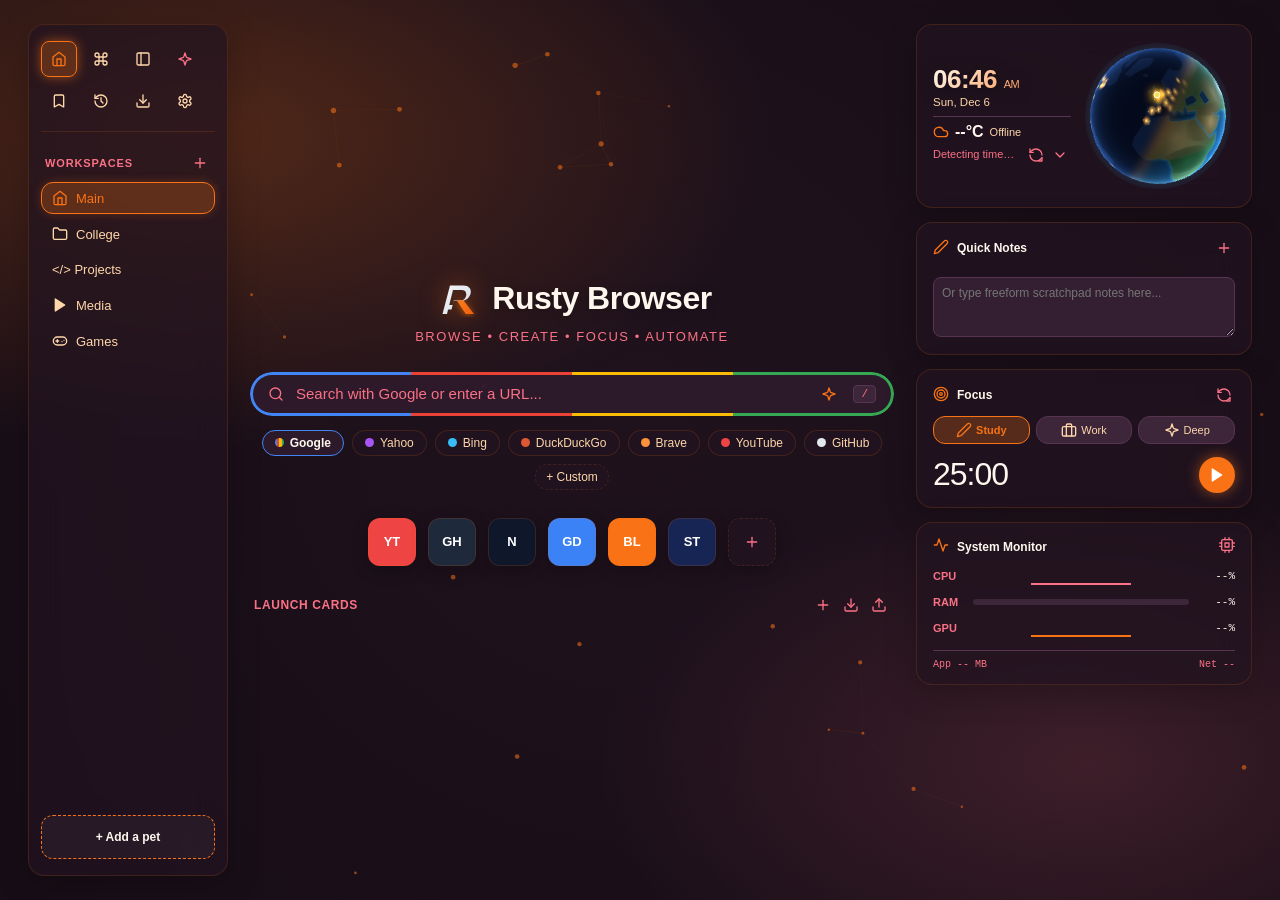
==== commit 92eaac27: "feat: complete Rusty Browser architecture (R0-R9, visual skins, themes, palettes, Linux & Windows pl" ====
--- a/ui/newtab.html
+++ b/ui/newtab.html
@@ -16,6 +16,7 @@
   <script src="js/settings.js"></script>
   <script src="js/engines.js"></script>
   <script src="js/locations.js"></script>
+  <script src="js/fx-registry.js"></script>
 </head>
 <body class="ntp-body">
   <!-- Interactive constellation canvas for Crazy skin -->
@@ -93,35 +94,19 @@
         <div id="speed-dial-grid" class="speed-dial-row"></div>
       </section>
 
-      <!-- Bottom Quick-Access Action Cards -->
-      <section class="action-cards-grid">
-        <div class="action-card" data-action="ai">
-          <div class="action-card-icon icon-ai"><script>document.write(window.Icons.get('sparkles', '', 18));</script></div>
-          <div class="action-card-text">
-            <div class="action-card-title">Quick Search</div>
-            <div class="action-card-desc">Jump to search, @yt, @gh, or @w shortcuts</div>
-          </div>
-        </div>
-        <div class="action-card" data-action="spaces">
-          <div class="action-card-icon icon-spaces"><script>document.write(window.Icons.get('layers', '', 18));</script></div>
-          <div class="action-card-text">
-            <div class="action-card-title">Command Palette</div>
-            <div class="action-card-desc">Switch skins, themes, tabs, and actions</div>
-          </div>
-        </div>
-        <div class="action-card" data-action="media">
-          <div class="action-card-icon icon-media"><script>document.write(window.Icons.get('play', '', 16));</script></div>
-          <div class="action-card-text">
-            <div class="action-card-title">Media Hub</div>
-            <div class="action-card-desc">Videos, streams, music & downloads</div>
-          </div>
-        </div>
-        <div class="action-card" data-action="tools">
-          <div class="action-card-icon icon-tools"><script>document.write(window.Icons.get('settings', '', 18));</script></div>
-          <div class="action-card-text">
-            <div class="action-card-title">Customize UI</div>
-            <div class="action-card-desc">Skins, effects intensity, memory saver</div>
-          </div>
+      <!-- Bottom Quick-Access Launch Cards (Customizable: 3 to 6 cards) -->
+      <section class="launch-cards-section">
+        <div class="launch-cards-header">
+          <span class="launch-cards-title">Launch Cards</span>
+          <div class="launch-cards-actions">
+            <button type="button" class="btn-icon-xs" id="btn-add-launch-card" title="Add Card (3 to 6)"><script>document.write(window.Icons.get('plus', '', 12));</script></button>
+            <button type="button" class="btn-icon-xs" id="btn-export-launch-cards" title="Export Cards JSON"><script>document.write(window.Icons.get('download', '', 12));</script></button>
+            <button type="button" class="btn-icon-xs" id="btn-import-launch-cards" title="Import Cards JSON"><script>document.write(window.Icons.get('upload', '', 12));</script></button>
+            <input type="file" id="import-cards-file" accept=".json" style="display: none;">
+          </div>
+        </div>
+        <div id="launch-cards-grid" class="action-cards-grid">
+          <!-- Rendered dynamically by newtab.js -->
         </div>
       </section>
     </main>
@@ -268,6 +253,70 @@
     </aside>
   </div>
 
+  <!-- Launch Card Edit Modal -->
+  <div id="card-edit-modal-backdrop" class="modal-backdrop" style="display: none;">
+    <div class="card-edit-modal">
+      <div class="modal-header">
+        <span id="modal-card-title-text" class="modal-title">Edit Launch Card</span>
+        <button type="button" class="btn-icon-xs" id="btn-close-card-modal"><script>document.write(window.Icons.get('close', '', 14));</script></button>
+      </div>
+      <form id="card-edit-form" class="card-edit-form">
+        <input type="hidden" id="edit-card-id">
+        <div class="form-group">
+          <label for="edit-card-title">Title</label>
+          <input type="text" id="edit-card-title" required maxlength="28" class="form-input">
+        </div>
+        <div class="form-group">
+          <label for="edit-card-subtitle">Subtitle</label>
+          <input type="text" id="edit-card-subtitle" maxlength="48" class="form-input">
+        </div>
+        <div class="form-row">
+          <div class="form-group flex-1">
+            <label for="edit-card-type">Card Type</label>
+            <select id="edit-card-type" class="form-select">
+              <option value="app">App Launcher (Local Desktop App)</option>
+              <option value="web">Web Shortcut (URL)</option>
+              <option value="action">Quick Action (Browser Action)</option>
+              <option value="widget">Mini Widget (Live Stat)</option>
+            </select>
+          </div>
+          <div class="form-group flex-1">
+            <label for="edit-card-icon">Icon</label>
+            <select id="edit-card-icon" class="form-select">
+              <option value="command">Terminal / Command</option>
+              <option value="sparkles">Sparkles / AI</option>
+              <option value="search">Search</option>
+              <option value="target">Target / Focus</option>
+              <option value="layers">Layers / Tabs</option>
+              <option value="play">Media / Play</option>
+              <option value="download">Downloads</option>
+              <option value="settings">Settings</option>
+              <option value="cpu">CPU / Monitor</option>
+            </select>
+          </div>
+        </div>
+        <div class="form-group">
+          <label for="edit-card-target" id="edit-card-target-label">Target</label>
+          <input type="text" id="edit-card-target" required class="form-input" placeholder="e.g. terminal, https://..., tabs_count">
+        </div>
+        <div class="form-group">
+          <label for="edit-card-color">Accent Color</label>
+          <input type="color" id="edit-card-color" value="#f97316" class="form-color">
+        </div>
+        <div class="modal-footer">
+          <button type="button" id="btn-delete-card" class="btn-danger-xs">Delete</button>
+          <div class="modal-footer-right">
+            <button type="button" id="btn-cancel-card" class="btn-secondary-xs">Cancel</button>
+            <button type="submit" class="btn-primary-xs">Save Card</button>
+          </div>
+        </div>
+      </form>
+    </div>
+  </div>
+
+  <!-- Toast Notification Container -->
+  <div id="toast-container" class="toast-container"></div>
+
   <script src="js/globe.js"></script>
   <script src="js/newtab.js"></script>
 </body>
--- a/ui/css/base.css
+++ b/ui/css/base.css
@@ -1555,5 +1555,171 @@
   flex-wrap: wrap;
 }
 
-
-
+/* ── Modal Backdrop & Userscript Modal ───────────────────────────────────── */
+.modal-backdrop {
+  position: fixed;
+  inset: 0;
+  background: rgba(0, 0, 0, 0.65);
+  backdrop-filter: blur(8px);
+  -webkit-backdrop-filter: blur(8px);
+  z-index: 9999;
+  display: flex;
+  align-items: center;
+  justify-content: center;
+}
+
+.card-edit-modal {
+  width: 580px;
+  max-width: 92vw;
+  background: var(--bg-surface);
+  border: 1px solid var(--border-glass, var(--border-subtle));
+  border-radius: var(--radius-lg);
+  box-shadow: 0 16px 48px rgba(0, 0, 0, 0.5);
+  padding: 22px;
+  display: flex;
+  flex-direction: column;
+  gap: 16px;
+  color: var(--text-primary);
+}
+
+.card-edit-modal .modal-header {
+  display: flex;
+  align-items: center;
+  justify-content: space-between;
+}
+
+.card-edit-modal .modal-title {
+  font-size: 16px;
+  font-weight: 600;
+}
+
+.card-edit-form {
+  display: flex;
+  flex-direction: column;
+  gap: 12px;
+}
+
+.edit-field-group {
+  display: flex;
+  flex-direction: column;
+  gap: 6px;
+}
+
+.edit-field-label {
+  font-size: 11px;
+  font-weight: 600;
+  color: var(--text-secondary);
+  text-transform: uppercase;
+  letter-spacing: 0.5px;
+}
+
+/* Extension & Userscript Item Cards */
+.extension-card, .userscript-card {
+  display: flex;
+  align-items: center;
+  justify-content: space-between;
+  padding: 10px 14px;
+  border-radius: var(--radius-md);
+  background-color: var(--bg-surface-alt);
+  border: 1px solid var(--border-subtle);
+  gap: 12px;
+  transition: border-color 0.15s ease, background-color 0.15s ease;
+}
+
+.extension-card:hover, .userscript-card:hover {
+  border-color: var(--border-active);
+}
+
+.ext-info, .us-info {
+  display: flex;
+  flex-direction: column;
+  gap: 4px;
+  flex: 1;
+  min-width: 0;
+}
+
+.ext-title-row, .us-title-row {
+  display: flex;
+  align-items: center;
+  gap: 8px;
+  flex-wrap: wrap;
+}
+
+.ext-name, .us-name {
+  font-weight: 600;
+  font-size: 13px;
+  color: var(--text-primary);
+}
+
+.ext-version, .us-version {
+  font-size: 11px;
+  color: var(--text-muted);
+  font-family: var(--font-mono);
+}
+
+.ext-desc, .us-desc {
+  font-size: 12px;
+  color: var(--text-muted);
+  line-height: 1.4;
+  overflow: hidden;
+  text-overflow: ellipsis;
+  white-space: nowrap;
+}
+
+.ext-perms-row, .us-matches-row {
+  display: flex;
+  align-items: center;
+  gap: 4px;
+  flex-wrap: wrap;
+  margin-top: 2px;
+}
+
+.perm-chip, .match-chip {
+  padding: 2px 6px;
+  border-radius: 4px;
+  font-size: 10px;
+  font-family: var(--font-mono);
+  background: var(--bg-subtle);
+  color: var(--text-secondary);
+  border: 1px solid var(--border-subtle);
+}
+
+.risk-badge {
+  padding: 2px 6px;
+  border-radius: 4px;
+  font-size: 10px;
+  font-weight: 600;
+  letter-spacing: 0.3px;
+}
+
+.risk-badge.high {
+  background: rgba(239, 68, 68, 0.18);
+  color: #ef4444;
+  border: 1px solid rgba(239, 68, 68, 0.4);
+}
+
+.risk-badge.medium {
+  background: rgba(245, 158, 11, 0.18);
+  color: #f59e0b;
+  border: 1px solid rgba(245, 158, 11, 0.4);
+}
+
+.risk-badge.low {
+  background: rgba(16, 185, 129, 0.18);
+  color: #10b981;
+  border: 1px solid rgba(16, 185, 129, 0.4);
+}
+
+.timing-badge {
+  padding: 2px 6px;
+  border-radius: 4px;
+  font-size: 10px;
+  font-weight: 600;
+  background: rgba(56, 189, 248, 0.18);
+  color: #38bdf8;
+  border: 1px solid rgba(56, 189, 248, 0.35);
+}
+
+
+
+
--- a/ui/css/themes.css
+++ b/ui/css/themes.css
@@ -1,40 +1,41 @@
 /* ==========================================================================
    THEMES (CSS Custom Properties)
    Independent of skins. Selectable via data-theme attribute.
+   Each of the 12 themes features a distinct signature color and palette.
    ========================================================================== */
 
-/* ── 1. Midnight (Default: dark navy matching existing UI screenshot) ───── */
+/* ── 1. Midnight (Deep Dark Navy with Electric Indigo Accent) ───────────── */
 :root, [data-theme="midnight"] {
-  --bg-primary: #1e1e2e;
-  --bg-surface: #202124;
-  --bg-surface-alt: #181824;
-  --bg-canvas: #151520;
-  --bg-subtle: #2b2c34;
-  --bg-hover: #323440;
-  --bg-input: #303134;
-  --bg-input-focus: #202124;
-  --bg-tab: #222330;
-  --bg-tab-active: #2d2e40;
-
-  --border-subtle: #383a48;
-  --border-active: #8ab4f8;
+  --bg-primary: #11131f;
+  --bg-surface: #181a2b;
+  --bg-surface-alt: #141624;
+  --bg-canvas: #0c0e17;
+  --bg-subtle: #22253b;
+  --bg-hover: #2d314d;
+  --bg-input: #1a1c2e;
+  --bg-input-focus: #181a2b;
+  --bg-tab: #141624;
+  --bg-tab-active: #22253b;
+
+  --border-subtle: #2d304a;
+  --border-active: #6366f1;
 
   --text-primary: #f1f5f9;
   --text-secondary: #cbd5e1;
   --text-muted: #94a3b8;
 
-  --accent-primary: #8ab4f8;
-  --accent-secondary: #38bdf8;
-  --accent-highlight: rgba(138, 180, 248, 0.2);
-  --accent-glow: rgba(138, 180, 248, 0.45);
-
-  --bg-glass: rgba(15, 23, 42, 0.65);
-  --bg-glass-hover: rgba(30, 41, 59, 0.8);
-  --bg-glass-input: rgba(18, 24, 38, 0.78);
-  --border-glass: rgba(255, 255, 255, 0.1);
-}
-
-/* ── 2. Light Theme ──────────────────────────────────────────────────────── */
+  --accent-primary: #6366f1;
+  --accent-secondary: #818cf8;
+  --accent-highlight: rgba(99, 102, 241, 0.22);
+  --accent-glow: rgba(99, 102, 241, 0.45);
+
+  --bg-glass: rgba(17, 19, 31, 0.72);
+  --bg-glass-hover: rgba(28, 31, 51, 0.85);
+  --bg-glass-input: rgba(20, 22, 36, 0.82);
+  --border-glass: rgba(99, 102, 241, 0.16);
+}
+
+/* ── 2. Light Theme (Clean Crisp Slate-White with Sapphire Blue Accent) ─── */
 [data-theme="light"] {
   --bg-primary: #f8fafc;
   --bg-surface: #ffffff;
@@ -65,7 +66,7 @@
   --border-glass: rgba(15, 23, 42, 0.12);
 }
 
-/* ── 3. AMOLED Black (True 0x000000 for OLED efficiency) ─────────────────── */
+/* ── 3. AMOLED Black (True 0x000000 Pitch Black with Vivid Crimson Ruby) ─── */
 [data-theme="amoled"] {
   --bg-primary: #000000;
   --bg-surface: #0a0a0a;
@@ -78,54 +79,56 @@
   --bg-tab: #080808;
   --bg-tab-active: #1a1a1a;
 
-  --border-subtle: #262626;
-  --border-active: #3b82f6;
+  --border-subtle: #242424;
+  --border-active: #f43f5e;
 
   --text-primary: #fafafa;
-  --text-secondary: #d4d4d4;
-  --text-muted: #737373;
-
-  --accent-primary: #3b82f6;
-  --accent-secondary: #60a5fa;
-  --accent-highlight: rgba(59, 130, 246, 0.25);
-  --accent-glow: rgba(59, 130, 246, 0.5);
-  --bg-glass: rgba(10, 10, 10, 0.78);
-  --bg-glass-hover: rgba(24, 24, 27, 0.9);
-  --bg-glass-input: rgba(15, 15, 18, 0.85);
-  --border-glass: rgba(255, 255, 255, 0.1);
-}
-
-/* ── 4. Aurora (Deep Northern Teal & Emerald) ────────────────────────────── */
+  --text-secondary: #d4d4d8;
+  --text-muted: #71717a;
+
+  --accent-primary: #f43f5e;
+  --accent-secondary: #fb7185;
+  --accent-highlight: rgba(244, 63, 94, 0.25);
+  --accent-glow: rgba(244, 63, 94, 0.50);
+
+  --bg-glass: rgba(10, 10, 10, 0.88);
+  --bg-glass-hover: rgba(24, 24, 27, 0.95);
+  --bg-glass-input: rgba(15, 15, 18, 0.90);
+  --border-glass: rgba(244, 63, 94, 0.18);
+}
+
+/* ── 4. Aurora (Deep Northern Teal & Luminous Mint Emerald) ──────────────── */
 [data-theme="aurora"] {
-  --bg-primary: #09171e;
-  --bg-surface: #0f2430;
-  --bg-surface-alt: #0b1a23;
-  --bg-canvas: #061015;
-  --bg-subtle: #193849;
-  --bg-hover: #214b62;
-  --bg-input: #122b39;
-  --bg-input-focus: #0f2430;
-  --bg-tab: #0d202b;
-  --bg-tab-active: #1b3e51;
-
-  --border-subtle: #25526c;
-  --border-active: #2dd4bf;
+  --bg-primary: #06171b;
+  --bg-surface: #0b2228;
+  --bg-surface-alt: #081a1f;
+  --bg-canvas: #040f12;
+  --bg-subtle: #12333b;
+  --bg-hover: #194652;
+  --bg-input: #0d2830;
+  --bg-input-focus: #0b2228;
+  --bg-tab: #091d22;
+  --bg-tab-active: #133942;
+
+  --border-subtle: #1a4d59;
+  --border-active: #10b981;
 
   --text-primary: #f0fdfa;
   --text-secondary: #ccfbf1;
   --text-muted: #5eead4;
 
-  --accent-primary: #2dd4bf;
-  --accent-secondary: #34d399;
-  --accent-highlight: rgba(45, 212, 191, 0.25);
-  --accent-glow: rgba(45, 212, 191, 0.5);
-  --bg-glass: rgba(11, 26, 35, 0.72);
-  --bg-glass-hover: rgba(20, 46, 61, 0.85);
-  --bg-glass-input: rgba(15, 36, 48, 0.82);
-  --border-glass: rgba(45, 212, 191, 0.18);
-}
-
-/* ── 5. Cyberpunk (Neon Yellow, Electric Magenta & Cyan) ─────────────────── */
+  --accent-primary: #10b981;
+  --accent-secondary: #2dd4bf;
+  --accent-highlight: rgba(16, 185, 129, 0.25);
+  --accent-glow: rgba(16, 185, 129, 0.50);
+
+  --bg-glass: rgba(11, 34, 40, 0.74);
+  --bg-glass-hover: rgba(19, 57, 66, 0.86);
+  --bg-glass-input: rgba(13, 40, 48, 0.82);
+  --border-glass: rgba(16, 185, 129, 0.18);
+}
+
+/* ── 5. Cyberpunk (Neon Yellow, Electric Magenta & Night City Violet) ───── */
 [data-theme="cyberpunk"] {
   --bg-primary: #0f0f17;
   --bg-surface: #181926;
@@ -147,8 +150,9 @@
 
   --accent-primary: #facc15;
   --accent-secondary: #ec4899;
-  --accent-highlight: rgba(250, 204, 21, 0.3);
+  --accent-highlight: rgba(250, 204, 21, 0.30);
   --accent-glow: rgba(250, 204, 21, 0.55);
+
   --bg-glass: rgba(18, 19, 32, 0.74);
   --bg-glass-hover: rgba(32, 33, 54, 0.88);
   --bg-glass-input: rgba(24, 25, 38, 0.84);
@@ -179,68 +183,195 @@
   --accent-secondary: #fb7185;
   --accent-highlight: rgba(249, 115, 22, 0.25);
   --accent-glow: rgba(249, 115, 22, 0.55);
+
   --bg-glass: rgba(34, 20, 32, 0.72);
   --bg-glass-hover: rgba(48, 28, 45, 0.85);
   --bg-glass-input: rgba(43, 26, 41, 0.82);
   --border-glass: rgba(249, 115, 22, 0.16);
 }
 
-/* ── 7. Matcha (Forest Sage & Soothing Leaf Green) ───────────────────────── */
+/* ── 7. Matcha (Forest Sage & Lush Leaf Jade Green) ─────────────────────── */
 [data-theme="matcha"] {
-  --bg-primary: #141915;
-  --bg-surface: #1c241e;
-  --bg-surface-alt: #161d18;
-  --bg-canvas: #0f1310;
-  --bg-subtle: #2a372d;
-  --bg-hover: #36473a;
-  --bg-input: #232d26;
-  --bg-input-focus: #1c241e;
-  --bg-tab: #18201a;
-  --bg-tab-active: #2f3e33;
-
-  --border-subtle: #3d4f41;
-  --border-active: #4ade80;
+  --bg-primary: #0f1711;
+  --bg-surface: #17241b;
+  --bg-surface-alt: #131d16;
+  --bg-canvas: #0a100b;
+  --bg-subtle: #223627;
+  --bg-hover: #2e4735;
+  --bg-input: #1a291f;
+  --bg-input-focus: #17241b;
+  --bg-tab: #142018;
+  --bg-tab-active: #273d2d;
+
+  --border-subtle: #334e3a;
+  --border-active: #22c55e;
 
   --text-primary: #f0fdf4;
   --text-secondary: #bbf7d0;
   --text-muted: #86efac;
 
-  --accent-primary: #4ade80;
-  --accent-secondary: #22c55e;
-  --accent-highlight: rgba(74, 222, 128, 0.22);
-  --accent-glow: rgba(74, 222, 128, 0.45);
-  --bg-glass: rgba(22, 29, 24, 0.72);
-  --bg-glass-hover: rgba(35, 45, 38, 0.85);
-  --bg-glass-input: rgba(28, 36, 30, 0.82);
-  --border-glass: rgba(74, 222, 128, 0.16);
-}
-
-/* ── 8. Sakura (Blossom Plum & Soft Rose) ────────────────────────────────── */
+  --accent-primary: #22c55e;
+  --accent-secondary: #4ade80;
+  --accent-highlight: rgba(34, 197, 94, 0.22);
+  --accent-glow: rgba(34, 197, 94, 0.45);
+
+  --bg-glass: rgba(23, 36, 27, 0.72);
+  --bg-glass-hover: rgba(36, 56, 42, 0.85);
+  --bg-glass-input: rgba(26, 41, 31, 0.82);
+  --border-glass: rgba(34, 197, 94, 0.16);
+}
+
+/* ── 8. Sakura (Blossom Plum & Soft Rose Pink) ──────────────────────────── */
 [data-theme="sakura"] {
-  --bg-primary: #1c1419;
-  --bg-surface: #271c23;
-  --bg-surface-alt: #1f161c;
-  --bg-canvas: #150e12;
-  --bg-subtle: #3a2a34;
-  --bg-hover: #4a3643;
-  --bg-input: #2f222b;
-  --bg-input-focus: #271c23;
-  --bg-tab: #221820;
-  --bg-tab-active: #412f3b;
-
-  --border-subtle: #543d4c;
-  --border-active: #f472b6;
+  --bg-primary: #1c1018;
+  --bg-surface: #281622;
+  --bg-surface-alt: #20121b;
+  --bg-canvas: #140b11;
+  --bg-subtle: #3b2132;
+  --bg-hover: #4e2c43;
+  --bg-input: #301b2a;
+  --bg-input-focus: #281622;
+  --bg-tab: #23131e;
+  --bg-tab-active: #43253a;
+
+  --border-subtle: #56304b;
+  --border-active: #ec4899;
 
   --text-primary: #fdf2f8;
   --text-secondary: #fbcfe8;
   --text-muted: #f472b6;
 
-  --accent-primary: #f472b6;
-  --accent-secondary: #fda4af;
-  --accent-highlight: rgba(244, 114, 182, 0.25);
-  --accent-glow: rgba(244, 114, 182, 0.5);
-  --bg-glass: rgba(31, 22, 28, 0.72);
-  --bg-glass-hover: rgba(47, 34, 43, 0.85);
-  --bg-glass-input: rgba(39, 28, 35, 0.82);
-  --border-glass: rgba(244, 114, 182, 0.16);
-}
+  --accent-primary: #ec4899;
+  --accent-secondary: #f472b6;
+  --accent-highlight: rgba(236, 72, 153, 0.25);
+  --accent-glow: rgba(236, 72, 153, 0.50);
+
+  --bg-glass: rgba(32, 18, 27, 0.72);
+  --bg-glass-hover: rgba(48, 27, 41, 0.85);
+  --bg-glass-input: rgba(40, 22, 34, 0.82);
+  --border-glass: rgba(236, 72, 153, 0.16);
+}
+
+/* ── 9. Graphite (Cool Carbon, Pure White Text, Electric Cyan & Blue) ───── */
+[data-theme="graphite"], [data-palette="graphite"]:not([data-theme]), [data-palette="graphite"][data-theme="graphite"] {
+  --bg-primary: #111317;
+  --bg-surface: #181b22;
+  --bg-surface-alt: #14161c;
+  --bg-canvas: #0c0e12;
+  --bg-subtle: #232732;
+  --bg-hover: #2f3443;
+  --bg-input: #1a1e27;
+  --bg-input-focus: #181b22;
+  --bg-tab: #161820;
+  --bg-tab-active: #222634;
+
+  --border-subtle: #2b3040;
+  --border-active: #00d2ff;
+
+  --text-primary: #ffffff;
+  --text-secondary: #cbd5e1;
+  --text-muted: #94a3b8;
+
+  --accent-primary: #00d2ff;
+  --accent-secondary: #4f8ff7;
+  --accent-highlight: rgba(0, 210, 255, 0.16);
+  --accent-glow: rgba(0, 210, 255, 0.35);
+
+  --bg-glass: rgba(24, 27, 34, 0.74);
+  --bg-glass-hover: rgba(35, 39, 50, 0.86);
+  --bg-glass-input: rgba(26, 30, 39, 0.82);
+  --border-glass: rgba(0, 210, 255, 0.14);
+}
+
+/* ── 10. Slate (Slate-Blue Cards, Icy Sky Blue Highlights) ──────────────── */
+[data-theme="slate"], [data-palette="slate"]:not([data-theme]), [data-palette="slate"][data-theme="slate"] {
+  --bg-primary: #0b0f17;
+  --bg-surface: #1e293b;
+  --bg-surface-alt: #162032;
+  --bg-canvas: #080c14;
+  --bg-subtle: #29354d;
+  --bg-hover: #33415e;
+  --bg-input: #192336;
+  --bg-input-focus: #1e293b;
+  --bg-tab: #141c2c;
+  --bg-tab-active: #222e44;
+
+  --border-subtle: #2b3952;
+  --border-active: #38bdf8;
+
+  --text-primary: #f8fafc;
+  --text-secondary: #cbd5e1;
+  --text-muted: #94a3b8;
+
+  --accent-primary: #38bdf8;
+  --accent-secondary: #0ea5e9;
+  --accent-highlight: rgba(56, 189, 248, 0.14);
+  --accent-glow: rgba(56, 189, 248, 0.32);
+
+  --bg-glass: rgba(30, 41, 59, 0.72);
+  --bg-glass-hover: rgba(43, 57, 82, 0.85);
+  --bg-glass-input: rgba(25, 35, 54, 0.80);
+  --border-glass: rgba(56, 189, 248, 0.12);
+}
+
+/* ── 11. Mocha (Warm Dark Espresso, Rich Amber Caramel Accents) ─────────── */
+[data-theme="mocha"], [data-palette="mocha"]:not([data-theme]), [data-palette="mocha"][data-theme="mocha"] {
+  --bg-primary: #120e0c;
+  --bg-surface: #1a1512;
+  --bg-surface-alt: #15110e;
+  --bg-canvas: #0c0908;
+  --bg-subtle: #2c221d;
+  --bg-hover: #3d2f28;
+  --bg-input: #201a16;
+  --bg-input-focus: #1a1512;
+  --bg-tab: #171310;
+  --bg-tab-active: #2a201b;
+
+  --border-subtle: #382c25;
+  --border-active: #f59e0b;
+
+  --text-primary: #fef3c7;
+  --text-secondary: #fde68a;
+  --text-muted: #d97706;
+
+  --accent-primary: #f59e0b;
+  --accent-secondary: #d97706;
+  --accent-highlight: rgba(245, 158, 11, 0.18);
+  --accent-glow: rgba(245, 158, 11, 0.35);
+
+  --bg-glass: rgba(26, 21, 18, 0.75);
+  --bg-glass-hover: rgba(42, 33, 28, 0.87);
+  --bg-glass-input: rgba(32, 26, 22, 0.82);
+  --border-glass: rgba(245, 158, 11, 0.12);
+}
+
+/* ── 12. Midnight Blue (Deep Royal Navy, Vibrant Cobalt Accents) ─────────── */
+[data-theme="midnight_blue"], [data-palette="midnight_blue"]:not([data-theme]), [data-palette="midnight_blue"][data-theme="midnight_blue"] {
+  --bg-primary: #070d1e;
+  --bg-surface: #0a1128;
+  --bg-surface-alt: #080e22;
+  --bg-canvas: #040816;
+  --bg-subtle: #142048;
+  --bg-hover: #1c2c62;
+  --bg-input: #0e1736;
+  --bg-input-focus: #0a1128;
+  --bg-tab: #091026;
+  --bg-tab-active: #15224e;
+
+  --border-subtle: #1e2e60;
+  --border-active: #3b82f6;
+
+  --text-primary: #f1f5f9;
+  --text-secondary: #cbd5e1;
+  --text-muted: #94a3b8;
+
+  --accent-primary: #3b82f6;
+  --accent-secondary: #2563eb;
+  --accent-highlight: rgba(59, 130, 246, 0.16);
+  --accent-glow: rgba(59, 130, 246, 0.35);
+
+  --bg-glass: rgba(10, 17, 40, 0.75);
+  --bg-glass-hover: rgba(20, 32, 72, 0.87);
+  --bg-glass-input: rgba(14, 23, 54, 0.82);
+  --border-glass: rgba(59, 130, 246, 0.12);
+}
--- a/ui/css/newtab.css
+++ b/ui/css/newtab.css
@@ -33,6 +33,51 @@
 
 [data-skin="minimal"] body.ntp-body {
   background: var(--bg-canvas);
+}
+
+[data-skin="mayank"] body.ntp-body {
+  background-color: var(--bg-primary) !important;
+  background-image: none !important;
+  color: var(--text-primary);
+}
+
+[data-theme="amoled"] body.ntp-body {
+  background-color: #000000 !important;
+  background-image: none !important;
+  color: var(--text-primary);
+}
+
+[data-theme="amoled"] .ntp-left-rail,
+[data-theme="amoled"] .widget-card,
+[data-theme="amoled"] .action-card,
+[data-theme="amoled"] .dial-card,
+[data-theme="amoled"] .search-box {
+  background: #0a0a0a !important;
+  border-color: #222222 !important;
+  box-shadow: 0 4px 16px rgba(0, 0, 0, 0.95) !important;
+}
+
+[data-theme="light"] body.ntp-body {
+  background-color: var(--bg-canvas) !important;
+  background-image: none !important;
+  color: var(--text-primary);
+}
+
+[data-theme="light"] .ntp-left-rail,
+[data-theme="light"] .widget-card,
+[data-theme="light"] .action-card,
+[data-theme="light"] .dial-card,
+[data-theme="light"] .search-box {
+  background: #ffffff !important;
+  border-color: #cbd5e1 !important;
+  box-shadow: 0 2px 10px rgba(0, 0, 0, 0.08) !important;
+}
+
+[data-theme="light"] .brand-title,
+[data-theme="light"] .action-card-title,
+[data-theme="light"] .clock-time,
+[data-theme="light"] .widget-title {
+  color: #0f172a !important;
 }
 
 /* Constellation Canvas */
@@ -229,6 +274,29 @@
   box-shadow: 0 0 10px var(--accent-highlight);
 }
 
+.workspace-chip .ws-name {
+  flex: 1;
+  overflow: hidden;
+  text-overflow: ellipsis;
+  white-space: nowrap;
+}
+
+.workspace-chip .ws-tab-badge {
+  font-size: 10px;
+  padding: 1px 6px;
+  border-radius: 10px;
+  background: rgba(255, 255, 255, 0.08);
+  color: var(--text-muted);
+  font-weight: 600;
+  min-width: 16px;
+  text-align: center;
+}
+
+.workspace-chip.active .ws-tab-badge {
+  background: var(--accent-primary);
+  color: #fff;
+}
+
 [data-skin="minimal"] .workspace-chip.active {
   box-shadow: none;
 }
@@ -537,11 +605,39 @@
   border-color: var(--accent-primary);
 }
 
-/* Action Cards */
+/* Launch Cards Section */
+.launch-cards-section {
+  width: 100%;
+  display: flex;
+  flex-direction: column;
+  gap: 10px;
+}
+
+.launch-cards-header {
+  display: flex;
+  align-items: center;
+  justify-content: space-between;
+  padding: 0 4px;
+}
+
+.launch-cards-title {
+  font-size: 12px;
+  font-weight: 600;
+  text-transform: uppercase;
+  letter-spacing: 0.05em;
+  color: var(--text-muted);
+}
+
+.launch-cards-actions {
+  display: flex;
+  align-items: center;
+  gap: 6px;
+}
+
 .action-cards-grid {
   width: 100%;
   display: grid;
-  grid-template-columns: repeat(4, minmax(0, 1fr));
+  grid-template-columns: repeat(auto-fit, minmax(180px, 1fr));
   gap: 14px;
 }
 
@@ -553,6 +649,7 @@
 
 .action-card {
   min-width: 0;
+  position: relative;
   display: flex;
   align-items: center;
   gap: 12px;
@@ -573,6 +670,45 @@
   background: var(--bg-glass-hover);
 }
 
+.action-card-edit-btn {
+  position: absolute;
+  top: 6px;
+  right: 6px;
+  opacity: 0;
+  background: rgba(15, 23, 42, 0.8);
+  color: #f8fafc;
+  border: none;
+  border-radius: 6px;
+  width: 22px;
+  height: 22px;
+  display: flex;
+  align-items: center;
+  justify-content: center;
+  cursor: pointer;
+  transition: opacity 0.15s ease, background-color 0.15s ease;
+}
+
+.action-card:hover .action-card-edit-btn {
+  opacity: 1;
+}
+
+.action-card-edit-btn:hover {
+  background: var(--accent-primary);
+}
+
+.action-card-reorder {
+  display: flex;
+  align-items: center;
+  gap: 2px;
+  margin-left: auto;
+  opacity: 0;
+  transition: opacity 0.15s ease;
+}
+
+.action-card:hover .action-card-reorder {
+  opacity: 1;
+}
+
 .action-card-icon {
   width: 36px;
   height: 36px;
@@ -609,6 +745,155 @@
   white-space: nowrap;
   overflow: hidden;
   text-overflow: ellipsis;
+}
+
+/* Modal Backdrop & Card Edit Modal */
+.modal-backdrop {
+  position: fixed;
+  inset: 0;
+  background: rgba(0, 0, 0, 0.6);
+  backdrop-filter: blur(8px);
+  -webkit-backdrop-filter: blur(8px);
+  z-index: 9999;
+  display: flex;
+  align-items: center;
+  justify-content: center;
+}
+
+.card-edit-modal {
+  width: 440px;
+  max-width: 90vw;
+  background: var(--bg-surface);
+  border: 1px solid var(--border-glass);
+  border-radius: var(--radius-lg);
+  box-shadow: 0 16px 48px rgba(0, 0, 0, 0.45);
+  padding: 20px;
+  display: flex;
+  flex-direction: column;
+  gap: 16px;
+  color: var(--text-primary);
+}
+
+.card-edit-modal .modal-header {
+  display: flex;
+  align-items: center;
+  justify-content: space-between;
+}
+
+.card-edit-modal .modal-title {
+  font-size: 16px;
+  font-weight: 600;
+}
+
+.card-edit-form {
+  display: flex;
+  flex-direction: column;
+  gap: 12px;
+}
+
+.form-group {
+  display: flex;
+  flex-direction: column;
+  gap: 4px;
+}
+
+.form-group label {
+  font-size: 12px;
+  font-weight: 500;
+  color: var(--text-muted);
+}
+
+.form-input, .form-select {
+  padding: 8px 10px;
+  background: var(--bg-input);
+  color: var(--text-primary);
+  border: 1px solid var(--border-subtle);
+  border-radius: var(--radius-sm);
+  font-size: 13px;
+  outline: none;
+}
+
+.form-input:focus, .form-select:focus {
+  border-color: var(--accent-primary);
+}
+
+.form-color {
+  width: 44px;
+  height: 32px;
+  padding: 0;
+  border: none;
+  background: transparent;
+  cursor: pointer;
+}
+
+.form-row {
+  display: flex;
+  gap: 12px;
+}
+
+.flex-1 {
+  flex: 1;
+}
+
+.modal-footer {
+  display: flex;
+  align-items: center;
+  justify-content: space-between;
+  margin-top: 8px;
+}
+
+.modal-footer-right {
+  display: flex;
+  gap: 8px;
+}
+
+.btn-primary-xs, .btn-secondary-xs, .btn-danger-xs {
+  padding: 6px 14px;
+  border-radius: var(--radius-sm);
+  font-size: 12px;
+  font-weight: 600;
+  cursor: pointer;
+  border: none;
+  transition: opacity 0.15s ease;
+}
+
+.btn-primary-xs { background: var(--accent-primary); color: #ffffff; }
+.btn-secondary-xs { background: var(--bg-subtle); color: var(--text-primary); }
+.btn-danger-xs { background: rgba(239, 68, 68, 0.2); color: #ef4444; }
+
+.btn-primary-xs:hover, .btn-secondary-xs:hover, .btn-danger-xs:hover {
+  opacity: 0.85;
+}
+
+/* Toast Container */
+.toast-container {
+  position: fixed;
+  bottom: 24px;
+  left: 50%;
+  transform: translateX(-50%);
+  display: flex;
+  flex-direction: column;
+  gap: 8px;
+  z-index: 10000;
+  pointer-events: none;
+}
+
+.toast-message {
+  padding: 10px 18px;
+  border-radius: var(--radius-md);
+  background: rgba(15, 23, 42, 0.92);
+  color: #f8fafc;
+  font-size: 13px;
+  font-weight: 500;
+  box-shadow: 0 8px 24px rgba(0, 0, 0, 0.35);
+  border: 1px solid rgba(255, 255, 255, 0.15);
+  animation: toast-slide-up 0.25s ease-out;
+  pointer-events: auto;
+}
+
+@keyframes toast-slide-up {
+  from { opacity: 0; transform: translateY(12px); }
+  to { opacity: 1; transform: translateY(0); }
 }
 
 /* ── Right Rail: Widgets Dashboard ───────────────────────────────────────── */
@@ -814,10 +1099,14 @@
   transform: rotate(180deg);
 }
 
-/* Globe Slot (128px fits cleanly inside 120-160px requirement) */
+/* Globe Slot (+20% size: 154px controlled via --globe-size) */
+:root {
+  --globe-size: 154px;
+}
+
 .globe-slot {
-  width: 128px;
-  height: 128px;
+  width: var(--globe-size, 154px);
+  height: var(--globe-size, 154px);
   flex-shrink: 0;
   position: relative;
   display: flex;
